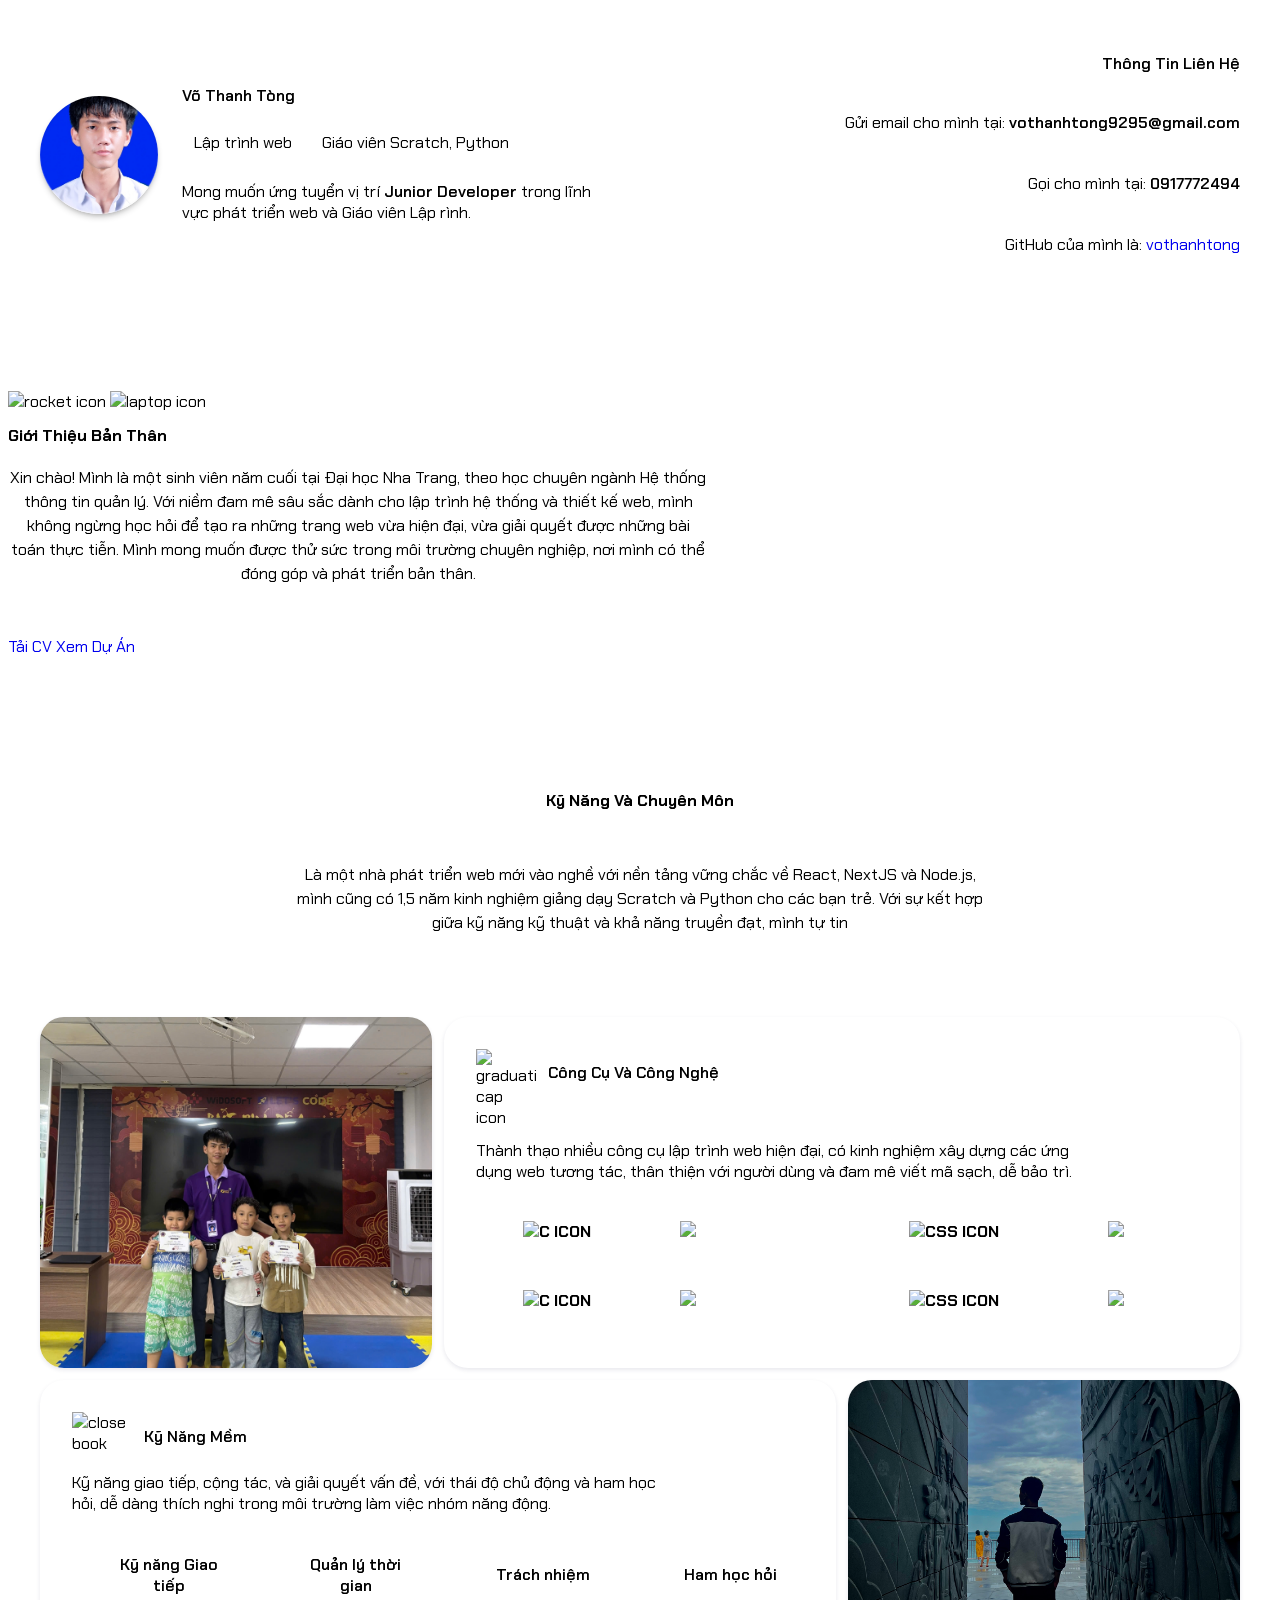
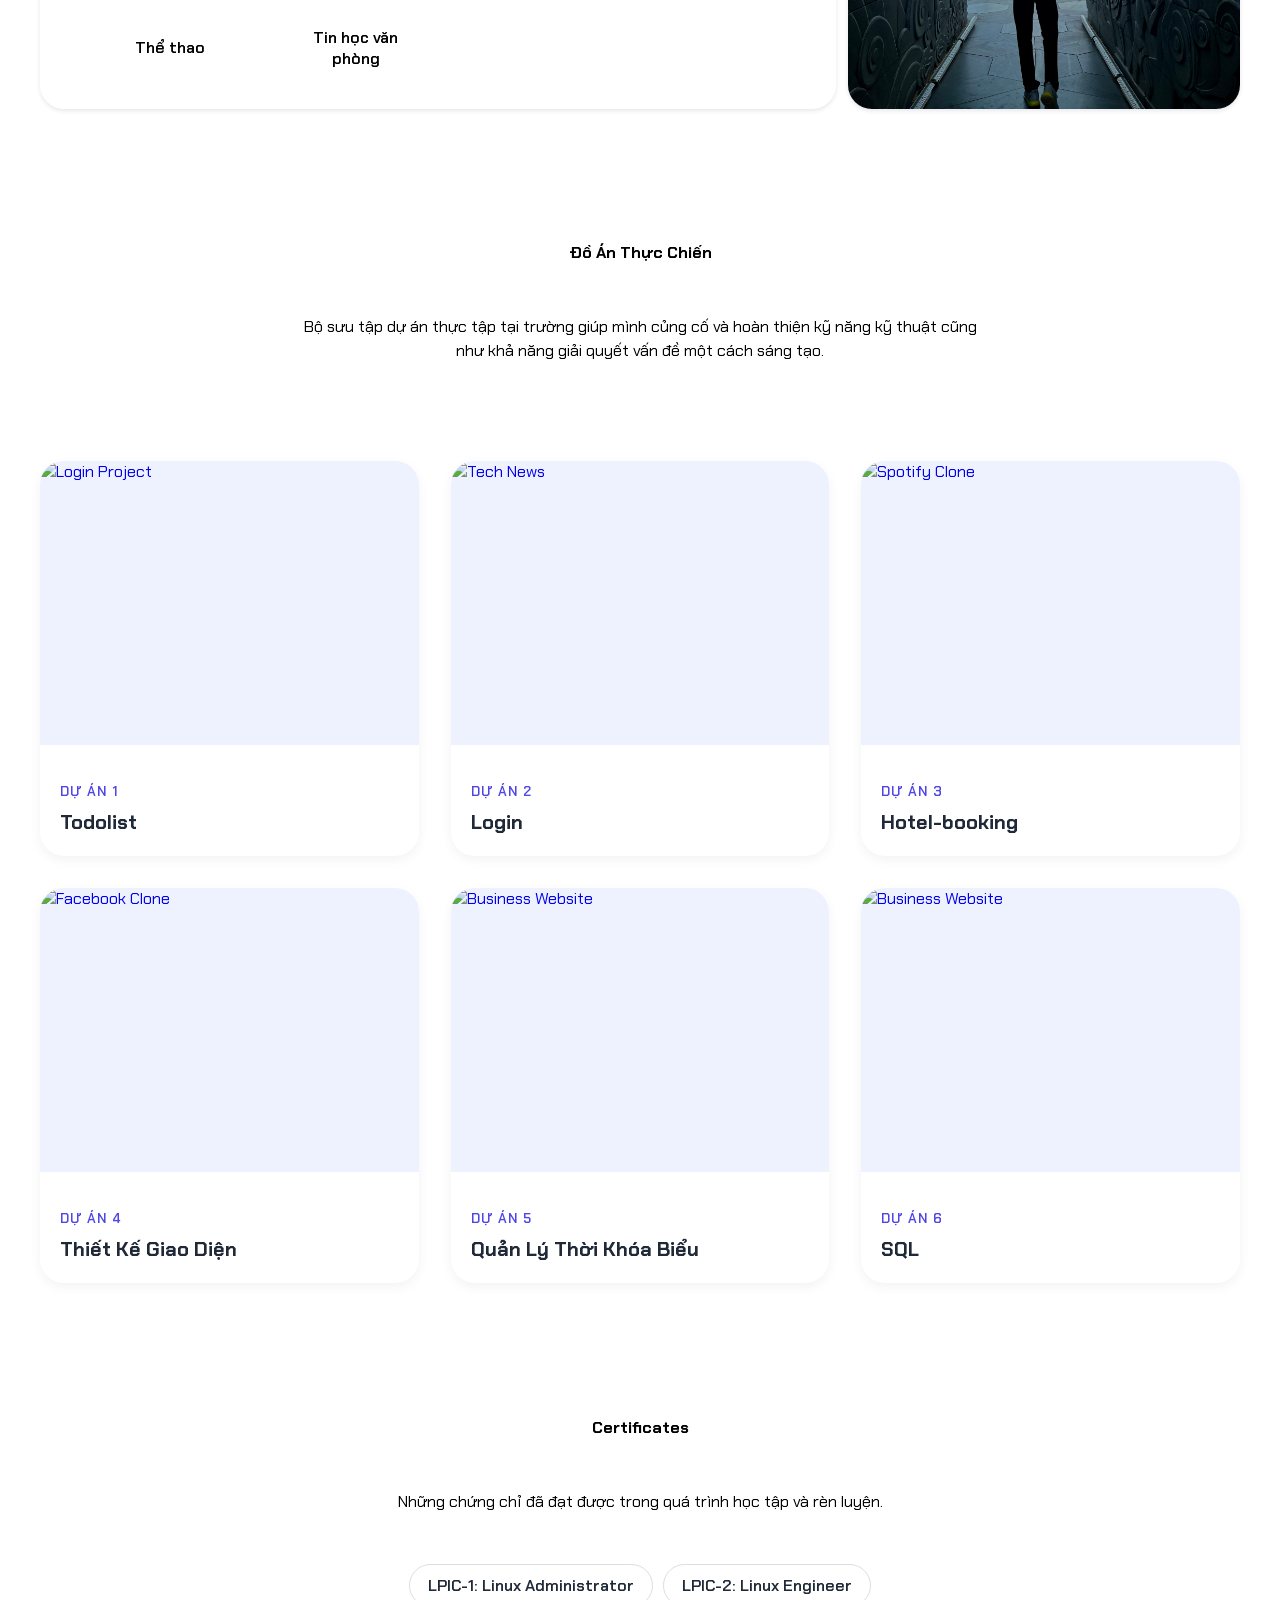
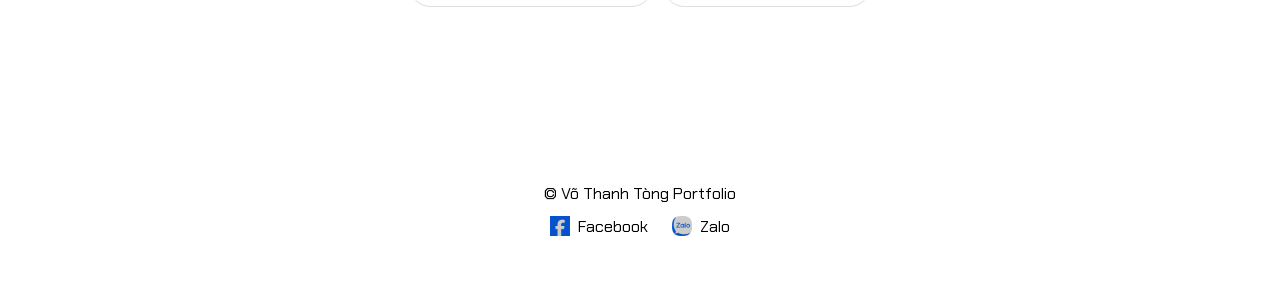
==== index.html @ 558289a9 "edit" ====
<!doctype html>
<html lang="vi">
  <head>
    <meta charset="UTF-8" />
    <meta name="viewport" content="width=device-width, initial-scale=1.0" />
    <title>Võ Thanh Tòng Portfolio</title>

    <link rel="stylesheet" href="css/main.css" />

    <link rel="stylesheet" href="css/responsive.css" />

    <link rel="icon" href="./assets/rocket-icon.ico" />

    <link rel="preconnect" href="https://fonts.googleapis.com" />
    <link rel="preconnect" href="https://fonts.gstatic.com" crossorigin />
    <link
      href="https://fonts.googleapis.com/css2?family=Chakra+Petch:ital,wght@0,300;0,400;0,500;0,600;0,700;1,300;1,400;1,500;1,600;1,700&display=swap"
      rel="stylesheet"
    />
  </head>
  <body>
    <!--------------- 
      Header
    ----------------->
    <header>
      <div class="container header__container">
        <!-- left column -->
        <div class="header__column--left">
          <!-- avatar -->
          <div class="header__img"></div>

          <div class="header__content--left">
            <h2 class="header__title">Võ Thanh Tòng</h2>
            <div class="header__badge_container">
              <div class="badge">Lập trình web</div>
              <div class="badge">Giáo viên Scratch, Python</div>
            </div>
            <p>
              Mong muốn ứng tuyển vị trí <span>Junior Developer</span> trong
              lĩnh vực phát triển web và Giáo viên Lập rình.
            </p>
          </div>
        </div>

        <!-- right column -->
        <div class="header__column--right">
          <h2 class="header__title">Thông Tin Liên Hệ</h2>
          <p>
            Gửi email cho mình tại:
            <span>vothanhtong9295@gmail.com</span>
          </p>
          <p>
            Gọi cho mình tại:
            <span>0917772494</span>
          </p>
          <!-- Thêm GitHub (dạng link) -->
          <p>
            GitHub của mình là:
            <a
              href="https://github.com/vothanhtong"
              target="_blank"
              rel="noopener noreferrer"
              class="github-link"
            >
              vothanhtong
            </a>
          </p>
        </div>
      </div>
    </header>

    <!--------------------------------- 
      About Me - Giới Thiệu Bản Thân
    ----------------------------------->
    <section class="aboutMe__section">
      <!-- Hình động 2 bên -->
      <img src="./assets/rocket-icon.svg" alt="rocket icon" />

      <img src="./assets/laptop-icon.svg" alt="laptop icon" />

      <!-- Nội dung chính -->
      <div class="aboutMe__container">
        <div class="aboutMe__content_container">
          <h1 class="section__title">Giới Thiệu Bản Thân</h1>

          <p class="section__description">
            Xin chào! Mình là một sinh viên năm cuối tại Đại học Nha Trang, theo
            học chuyên ngành Hệ thống thông tin quản lý. Với niềm đam mê sâu sắc
            dành cho lập trình hệ thống và thiết kế web, mình không ngừng học
            hỏi để tạo ra những trang web vừa hiện đại, vừa giải quyết được
            những bài toán thực tiễn. Mình mong muốn được thử sức trong môi
            trường chuyên nghiệp, nơi mình có thể đóng góp và phát triển bản
            thân.
          </p>

          <div class="CTA">
            <a
              href="./assets/VoThanhTong-TopCV.pdf"
              target="_blank"
              rel="noopener noreferrer"
              class="primaryButton"
              download
              >Tải CV</a
            >

            <a href="#ProjectContainer" class="outlineButton">Xem Dự Án</a>
          </div>
        </div>
      </div>
    </section>

    <!--------------------------------- 
      Skills - Kỹ Năng
    ----------------------------------->
    <section class="skills__section">
      <div class="container skills__container">
        <!-- header -->
        <div class="section__header">
          <h1 class="section__title">Kỹ năng và Chuyên môn</h1>

          <p class="section__description">
            Là một nhà phát triển web mới vào nghề với nền tảng vững chắc về
            React, NextJS và Node.js, mình cũng có 1,5 năm kinh nghiệm giảng dạy
            Scratch và Python cho các bạn trẻ. Với sự kết hợp giữa kỹ năng kỹ
            thuật và khả năng truyền đạt, mình tự tin
          </p>
        </div>

        <!-- grid -->
        <div class="skills__grid_container">
          <!-- grid item 1 -->
          <div class="skills__grid_item"></div>

          <!-- grid item 2 -->
          <div class="skills__grid_item">
            <div class="skills__grid_item_header">
              <div>
                <img
                  src="./assets/graduation-cap-icon.svg"
                  alt="graduation cap icon"
                />
                <h2>Công cụ và Công nghệ</h2>
              </div>
              <p>
                Thành thạo nhiều công cụ lập trình web hiện đại, có kinh nghiệm
                xây dựng các ứng dụng web tương tác, thân thiện với người dùng
                và đam mê viết mã sạch, dễ bảo trì.
              </p>
            </div>

            <!-- skill logos -->
            <div>
              <!-- list 1 -->
              <div class="icons-list-wrapper">
                <div class="icons-list">
                  <div class="icon-badges">
                    <img src="./assets/icons/C.svg" alt="C icon" />
                    <span>C</span>
                  </div>
                  <div class="icon-badges">
                    <img src="./assets/icons/github.svg" alt="github icon" />
                    <span>github</span>
                  </div>
                  <div class="icon-badges">
                    <img src="./assets/icons/css.svg" alt="CSS icon" />
                    <span>CSS</span>
                  </div>

                  <div class="icon-badges">
                    <img src="./assets/icons/java.svg" alt="java icon" />
                    <span>java</span>
                  </div>

                  <div class="icon-badges">
                    <img src="./assets/icons/html.svg" alt="html icon" />
                    <span>html</span>
                  </div>

                  <div class="icon-badges">
                    <img src="./assets/icons/node-js.svg" alt="nodejs icon" />
                    <span>node js</span>
                  </div>

                  <div class="icon-badges">
                    <img src="./assets/icons/JS.svg" alt="js icon" />
                    <span>js</span>
                  </div>

                  <div class="icon-badges">
                    <img src="./assets/icons/react.svg" alt="react icon" />
                    <span>react</span>
                  </div>

                  <div class="icon-badges">
                    <img
                      src="./assets/icons/postgresql.svg"
                      alt="postgresql icon"
                    />
                    <span>postgresql</span>
                  </div>
                  <div class="icon-badges">
                    <img src="./assets/icons/nextjs.svg" alt="nextjs icon" />
                    <span>nextjs</span>
                  </div>
                </div>

                <div class="icons-list">
                  <div class="icon-badges">
                    <img src="./assets/icons/C.svg" alt="C icon" />
                    <span>c</span>
                  </div>
                  <div class="icon-badges">
                    <img src="./assets/icons/github.svg" alt="github icon" />
                    <span>github</span>
                  </div>
                  <div class="icon-badges">
                    <img src="./assets/icons/css.svg" alt="CSS icon" />
                    <span>CSS</span>
                  </div>

                  <div class="icon-badges">
                    <img src="./assets/icons/java.svg" alt="java icon" />
                    <span>java</span>
                  </div>

                  <div class="icon-badges">
                    <img src="./assets/icons/html.svg" alt="html icon" />
                    <span>html</span>
                  </div>

                  <div class="icon-badges">
                    <img src="./assets/icons/node-js.svg" alt="nodejs icon" />
                    <span>node js</span>
                  </div>

                  <div class="icon-badges">
                    <img src="./assets/icons/JS.svg" alt="js icon" />
                    <span>js</span>
                  </div>

                  <div class="icon-badges">
                    <img src="./assets/icons/react.svg" alt="react icon" />
                    <span>react</span>
                  </div>

                  <div class="icon-badges">
                    <img
                      src="./assets/icons/postgresql.svg"
                      alt="postgresql icon"
                    />
                    <span>postgresql</span>
                  </div>
                  <div class="icon-badges">
                    <img src="./assets/icons/nextjs.svg" alt="nextjs icon" />
                    <span>nextjs</span>
                  </div>
                </div>
              </div>

              <!-- list 2 -->
              <div class="icons-list-wrapper">
                <div class="icons-list">
                  <div class="icon-badges">
                    <img src="./assets/icons/C.svg" alt="C icon" />
                    <span>C</span>
                  </div>
                  <div class="icon-badges">
                    <img src="./assets/icons/github.svg" alt="github icon" />
                    <span>github</span>
                  </div>
                  <div class="icon-badges">
                    <img src="./assets/icons/css.svg" alt="CSS icon" />
                    <span>CSS</span>
                  </div>

                  <div class="icon-badges">
                    <img src="./assets/icons/java.svg" alt="java icon" />
                    <span>java</span>
                  </div>

                  <div class="icon-badges">
                    <img src="./assets/icons/html.svg" alt="html icon" />
                    <span>html</span>
                  </div>

                  <div class="icon-badges">
                    <img src="./assets/icons/node-js.svg" alt="nodejs icon" />
                    <span>node js</span>
                  </div>

                  <div class="icon-badges">
                    <img src="./assets/icons/JS.svg" alt="js icon" />
                    <span>js</span>
                  </div>

                  <div class="icon-badges">
                    <img src="./assets/icons/react.svg" alt="react icon" />
                    <span>react</span>
                  </div>

                  <div class="icon-badges">
                    <img
                      src="./assets/icons/postgresql.svg"
                      alt="postgresql icon"
                    />
                    <span>postgresql</span>
                  </div>
                  <div class="icon-badges">
                    <img src="./assets/icons/nextjs.svg" alt="nextjs icon" />
                    <span>nextjs</span>
                  </div>
                </div>

                <div class="icons-list">
                  <div class="icon-badges">
                    <img src="./assets/icons/C.svg" alt="C icon" />
                    <span>C</span>
                  </div>
                  <div class="icon-badges">
                    <img src="./assets/icons/github.svg" alt="github icon" />
                    <span>github</span>
                  </div>
                  <div class="icon-badges">
                    <img src="./assets/icons/css.svg" alt="CSS icon" />
                    <span>CSS</span>
                  </div>

                  <div class="icon-badges">
                    <img src="./assets/icons/java.svg" alt="java icon" />
                    <span>java</span>
                  </div>

                  <div class="icon-badges">
                    <img src="./assets/icons/html.svg" alt="html icon" />
                    <span>html</span>
                  </div>

                  <div class="icon-badges">
                    <img src="./assets/icons/node-js.svg" alt="nodejs icon" />
                    <span>node js</span>
                  </div>

                  <div class="icon-badges">
                    <img src="./assets/icons/JS.svg" alt="js icon" />
                    <span>js</span>
                  </div>

                  <div class="icon-badges">
                    <img src="./assets/icons/react.svg" alt="react icon" />
                    <span>react</span>
                  </div>

                  <div class="icon-badges">
                    <img
                      src="./assets/icons/postgresql.svg"
                      alt="postgresql icon"
                    />
                    <span>postgresql</span>
                  </div>
                  <div class="icon-badges">
                    <img src="./assets/icons/nextjs.svg" alt="nextjs icon" />
                    <span>nextjs</span>
                  </div>
                </div>
              </div>
            </div>
          </div>

          <!-- grid item 3 -->
          <div class="skills__grid_item">
            <div class="skills__grid_item_header">
              <div>
                <img src="./assets/closed-book.svg" alt="close book" />
                <h2>Kỹ Năng Mềm</h2>
              </div>
              <p>
                Kỹ năng giao tiếp, cộng tác, và giải quyết vấn đề, với thái độ
                chủ động và ham học hỏi, dễ dàng thích nghi trong môi trường làm
                việc nhóm năng động.
              </p>
            </div>

            <div class="softSkills__container">
              <div class="softSkills_badge">Kỹ năng Giao tiếp</div>
              <div class="softSkills_badge">Quản lý thời gian</div>
              <div class="softSkills_badge">Trách nhiệm</div>
              <div class="softSkills_badge">Ham học hỏi</div>
              <div class="softSkills_badge">Thể thao</div>
              <div class="softSkills_badge">Tin học văn phòng</div>
            </div>
          </div>

          <!-- grid item 4 -->
          <div class="skills__grid_item"></div>
        </div>
      </div>
    </section>

    <!--------------------------------- 
      Projects - Dự Án
    ----------------------------------->
    <section class="projects__section" id="ProjectContainer">
      <div class="container projects_container">
        <div class="section__header">
          <h1 class="section__title">Đồ Án Thực Chiến</h1>
          <p class="section__description">
            Bộ sưu tập dự án thực tập tại trường giúp mình củng cố và hoàn thiện
            kỹ năng kỹ thuật cũng như khả năng giải quyết vấn đề một cách sáng
            tạo.
          </p>
        </div>

        <div class="projects__cards_container">
          <a
            href="https://github.com/vothanhtong/Todo-list"
            target="_blank"
            rel="noopener noreferrer"
          >
            <div class="projects_cards">
              <div class="projects__cards_wrapper">
                <img
                  src="./assets/project1.jpg"
                  alt="Login Project"
                  class="projects__cards_img"
                />
              </div>
              <div class="projects__cards_titles">
                <h4>Dự Án 1</h4>
                <h3>Todolist</h3>
              </div>
            </div>
          </a>

          <a
            href="https://github.com/vothanhtong/Login"
            target="_blank"
            rel="noopener noreferrer"
          >
            <div class="projects_cards">
              <div class="projects__cards_wrapper">
                <img
                  src="./assets/project2.jpg"
                  alt="Tech News"
                  class="projects__cards_img"
                />
              </div>
              <div class="projects__cards_titles">
                <h4>Dự Án 2</h4>
                <h3>Login</h3>
              </div>
            </div>
          </a>

          <a
            href="https://github.com/vothanhtong/Hotel-booking"
            target="_blank"
            rel="noopener noreferrer"
          >
            <div class="projects_cards">
              <div class="projects__cards_wrapper">
                <img
                  src="./assets/project3.jpg"
                  alt="Spotify Clone"
                  class="projects__cards_img"
                />
              </div>
              <div class="projects__cards_titles">
                <h4>Dự Án 3</h4>
                <h3>Hotel-booking</h3>
              </div>
            </div>
          </a>

          <a
            href="https://github.com/vothanhtong/Thiet_ke_giao_dien"
            target="_blank"
            rel="noopener noreferrer"
          >
            <div class="projects_cards">
              <div class="projects__cards_wrapper">
                <img
                  src="./assets/project4.jpg"
                  alt="Facebook Clone"
                  class="projects__cards_img"
                />
              </div>
              <div class="projects__cards_titles">
                <h4>Dự Án 4</h4>
                <h3>Thiết Kế Giao Diện</h3>
              </div>
            </div>
          </a>

          <a
            href="https://github.com/vothanhtong/Quan-ly-thoi-khoa-bieu"
            target="_blank"
            rel="noopener noreferrer"
          >
            <div class="projects_cards">
              <div class="projects__cards_wrapper">
                <img
                  src="./assets/project5.jpg"
                  alt="Business Website"
                  class="projects__cards_img"
                />
              </div>
              <div class="projects__cards_titles">
                <h4>Dự Án 5</h4>
                <h3>Quản Lý Thời Khóa Biểu</h3>
              </div>
            </div>
          </a>
          <a
            href="https://github.com/vothanhtong/SQL"
            target="_blank"
            rel="noopener noreferrer"
          >
            <div class="projects_cards">
              <div class="projects__cards_wrapper">
                <img
                  src="./assets/project5.jpg"
                  alt="Business Website"
                  class="projects__cards_img"
                />
              </div>
              <div class="projects__cards_titles">
                <h4>Dự Án 6</h4>
                <h3>SQL</h3>
              </div>
            </div>
          </a>
        </div>
      </div>
    </section>

    <!-- ===== CHỨNG CHỈ ===== -->
    <section class="certificates__section">
      <div class="container certificates_container">
        <div class="section__header">
          <h1 class="section__title">certificates</h1>
          <p class="section__description">
            Những chứng chỉ đã đạt được trong quá trình học tập và rèn luyện.
          </p>
        </div>

        <div class="certificates__list">
          <a href="assets/LPIC-1.pdf" target="_blank" class="cert_item">
            LPIC-1: Linux Administrator
          </a>

          <a href="assets/LPIC-2.pdf" target="_blank" class="cert_item">
            LPIC-2: Linux Engineer
          </a>
        </div>
      </div>
    </section>

    <!--------------------------------- 
      Footer
    ----------------------------------->
    <footer>
      <div class="container">
        <div class="footer__content">
          <p class="footer__copyright">© Võ Thanh Tòng Portfolio</p>
          <div class="footer__social">
            <a
              href="https://www.facebook.com/thanh.tong.378542/"
              target="_blank"
              rel="noopener noreferrer"
              class="social-link"
            >
              <img src="./assets/facebook.png" alt="Facebook" />
              <span>Facebook</span>
            </a>
            <a
              href="https://zalo.me/0917772494"
              target="_blank"
              rel="noopener noreferrer"
              class="social-link"
            >
              <img src="./assets/zalo.png" alt="Zalo" />
              <span>Zalo</span>
            </a>
          </div>
        </div>
      </div>
    </footer>
  </body>
</html>
---- css/main.css ----
@import "theme.css";
@import "./sections/header.css";
@import "./sections/about-me.css";
@import "./sections/skills.css";
@import "./sections/projects.css";
@import "./sections/footer.css";
@import "./animation.css";

* {
	box-sizing: border-box;
}

:root {
	font-size: var(--p-font-size);
	line-height: var(--p-line-height);
	letter-spacing: var(--p-letter-spacing);
	font-family: "Chakra Petch", sans-serif;
	font-weight: 400;
	font-style: normal;
	scroll-behavior: smooth;
}

body {
	/* background pattern */
	background-color: var(--foreground-color);
	background-size: 7px 7px;
	background-image: repeating-linear-gradient(45deg,
			hsla(var(--p-500-code), 0.1) 0,
			hsla(var(--p-700-code), 0.1) 0.7000000000000001px,
			var(--foreground-color) 0,
			var(--foreground-color) 50%);
}

a {
	text-decoration: none;
}

section {
	margin-top: 120px;
	margin-bottom: 120px;
}

.container {
	margin: 0 auto;
	max-width: 1536px;
	padding: 0 2rem;
}

.section__header {
	display: flex;
	flex-direction: column;
	align-items: center;
	gap: 16px;
}

.section__title {
	font-size: var(--h2-font-size);
	line-height: var(--h2-line-height);
	font-weight: bold;
	color: var(--p-950);
	text-transform: capitalize;
	margin-bottom: 20px;
}

.section__description {
	text-align: center;
	font-size: var(--h4-font-size);
	max-width: 70ch;
	margin-bottom: 50px;
	color: var(--n-500);
	line-height: 1.5;
}

/* ===== DỰ ÁN ===== */
.projects__section {
	margin-top: 80px;
	margin-bottom: 80px;
}

.projects_container {
	max-width: 1536px;
	margin: 0 auto;
	padding: 0 2rem;
}

.projects__cards_container {
	display: grid;
	grid-template-columns: repeat(3, 1fr);
	gap: 2rem;
	margin-top: 3rem;
}

.projects_cards {
	background: var(--p-20, #ffffff);
	border-radius: 1.5rem;
	overflow: hidden;
	transition: transform 0.3s ease, box-shadow 0.3s ease;
	box-shadow: 0 4px 12px rgba(0, 0, 0, 0.05);
	cursor: pointer;
}

.projects_cards:hover {
	transform: translateY(-8px);
	box-shadow: 0 20px 30px -12px rgba(0, 0, 0, 0.2);
}

/* So le: card ở cột giữa mỗi hàng (2, 5, 8...) thụt xuống */
.projects_cards:nth-child(3n+2) {
	margin-top: 3rem;
}

.projects__cards_wrapper {
	aspect-ratio: 4 / 3;
	overflow: hidden;
	background-color: var(--p-100, #eef2ff);
}

.projects__cards_img {
	width: 100%;
	height: 100%;
	object-fit: cover;
	transition: transform 0.5s ease;
}

.projects_cards:hover .projects__cards_img {
	transform: scale(1.05);
}

.projects__cards_titles {
	padding: 1.25rem;
	text-align: left;
}

.projects__cards_titles h4 {
	font-size: 0.85rem;
	text-transform: uppercase;
	letter-spacing: 1px;
	color: var(--p-600, #4f46e5);
	margin-bottom: 0.5rem;
	font-weight: 600;
}

.projects__cards_titles h3 {
	font-size: 1.25rem;
	font-weight: 700;
	color: var(--n-800, #1f2937);
	line-height: 1.4;
	margin: 0;
}

/* Responsive */
@media (max-width: 768px) {
	.projects__cards_container {
		grid-template-columns: repeat(2, 1fr);
		gap: 1.5rem;
		margin-top: 2rem;
	}

	.projects_cards:nth-child(3n+2) {
		margin-top: 0;
	}

	.projects__cards_titles {
		padding: 1rem;
	}

	.projects__cards_titles h3 {
		font-size: 1.1rem;
	}
}

@media (max-width: 480px) {
	.projects__cards_container {
		grid-template-columns: 1fr;
		gap: 1.25rem;
	}
}

/* CHỨNG CHỈ */

/* ===== CERTIFICATES ===== */

.certificates__list {
	display: flex;
	flex-wrap: wrap;
	gap: 10px;
	justify-content: center;
}

/* I TEM */
.cert_item {
	padding: 10px 18px;
	border-radius: 999px;
	background: #fff;
	border: 1px solid #ddd;
	font-weight: 600;
	text-decoration: none;
	color: #1f2937;
	transition: 0.3s;
}

/*  HOVER */
.cert_item:hover {
	background: #4f46e5;
	color: #fff;
	border-color: #4f46e5;
}
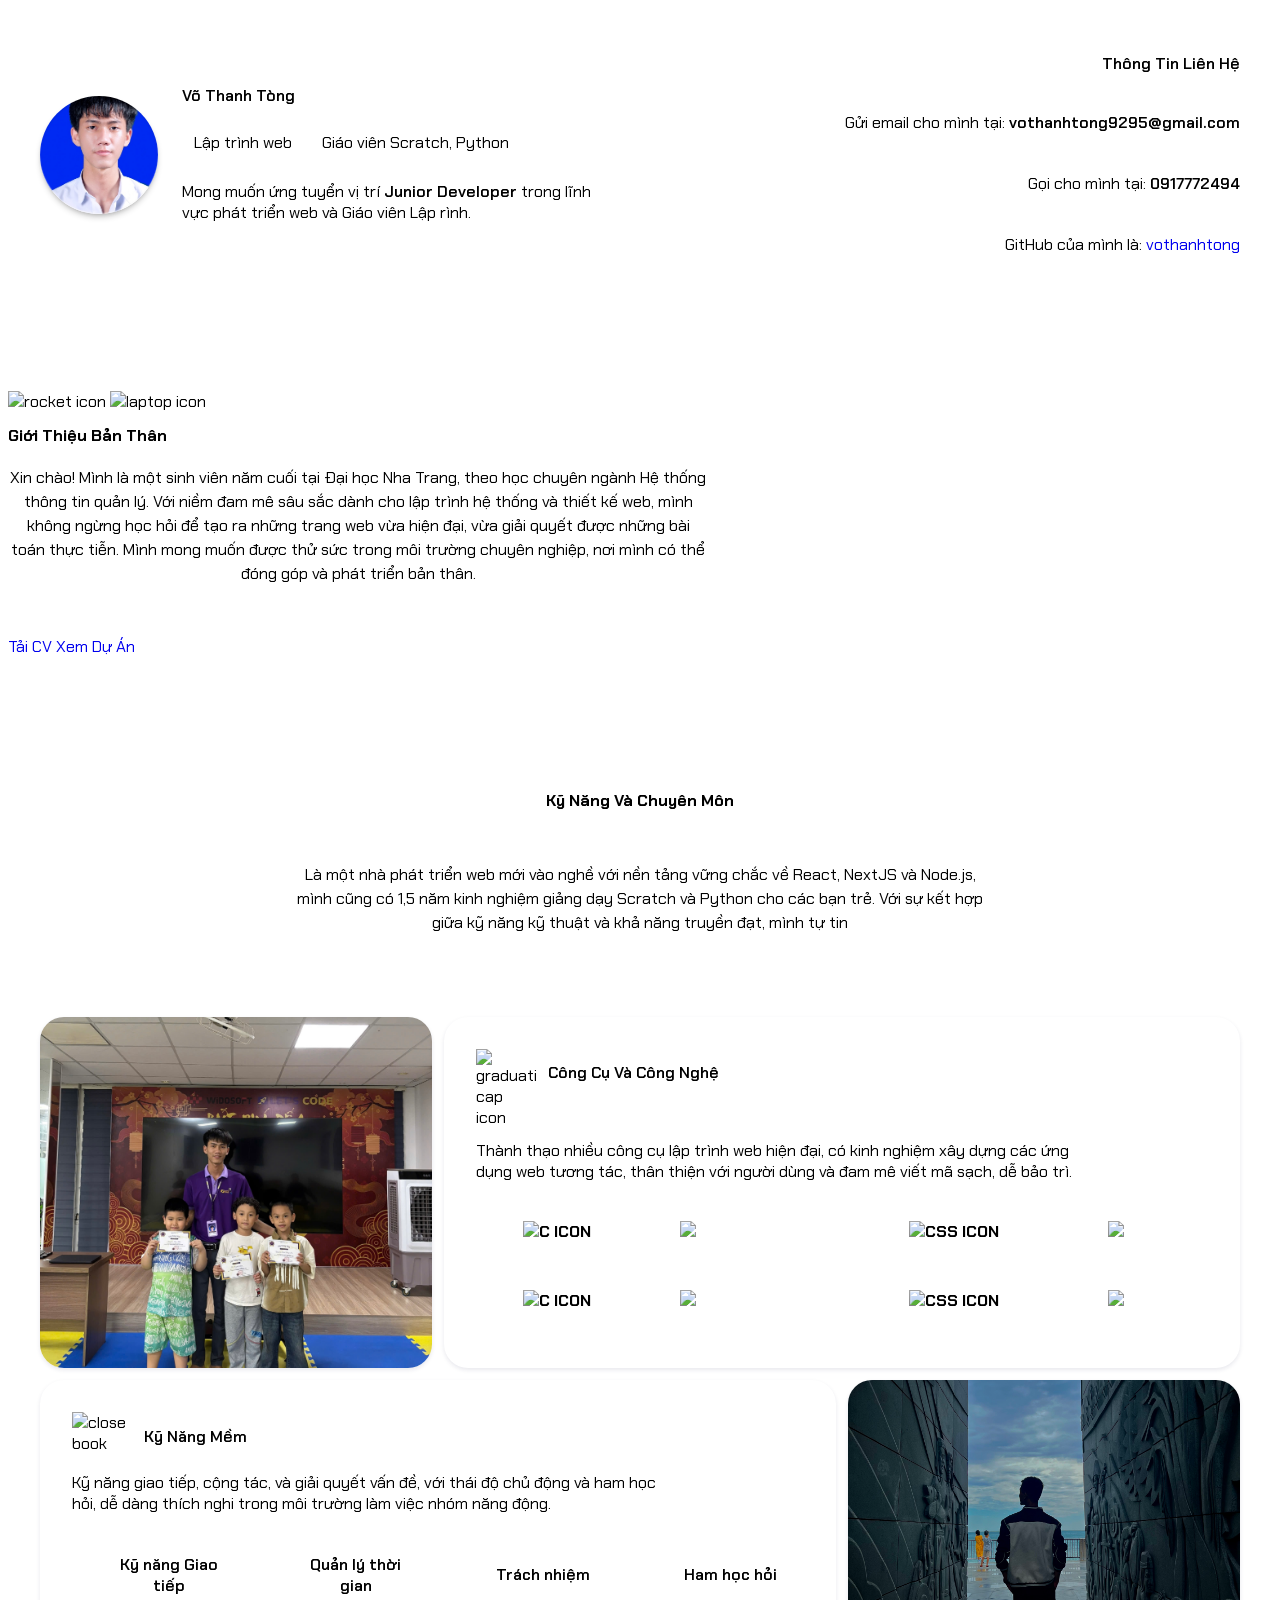
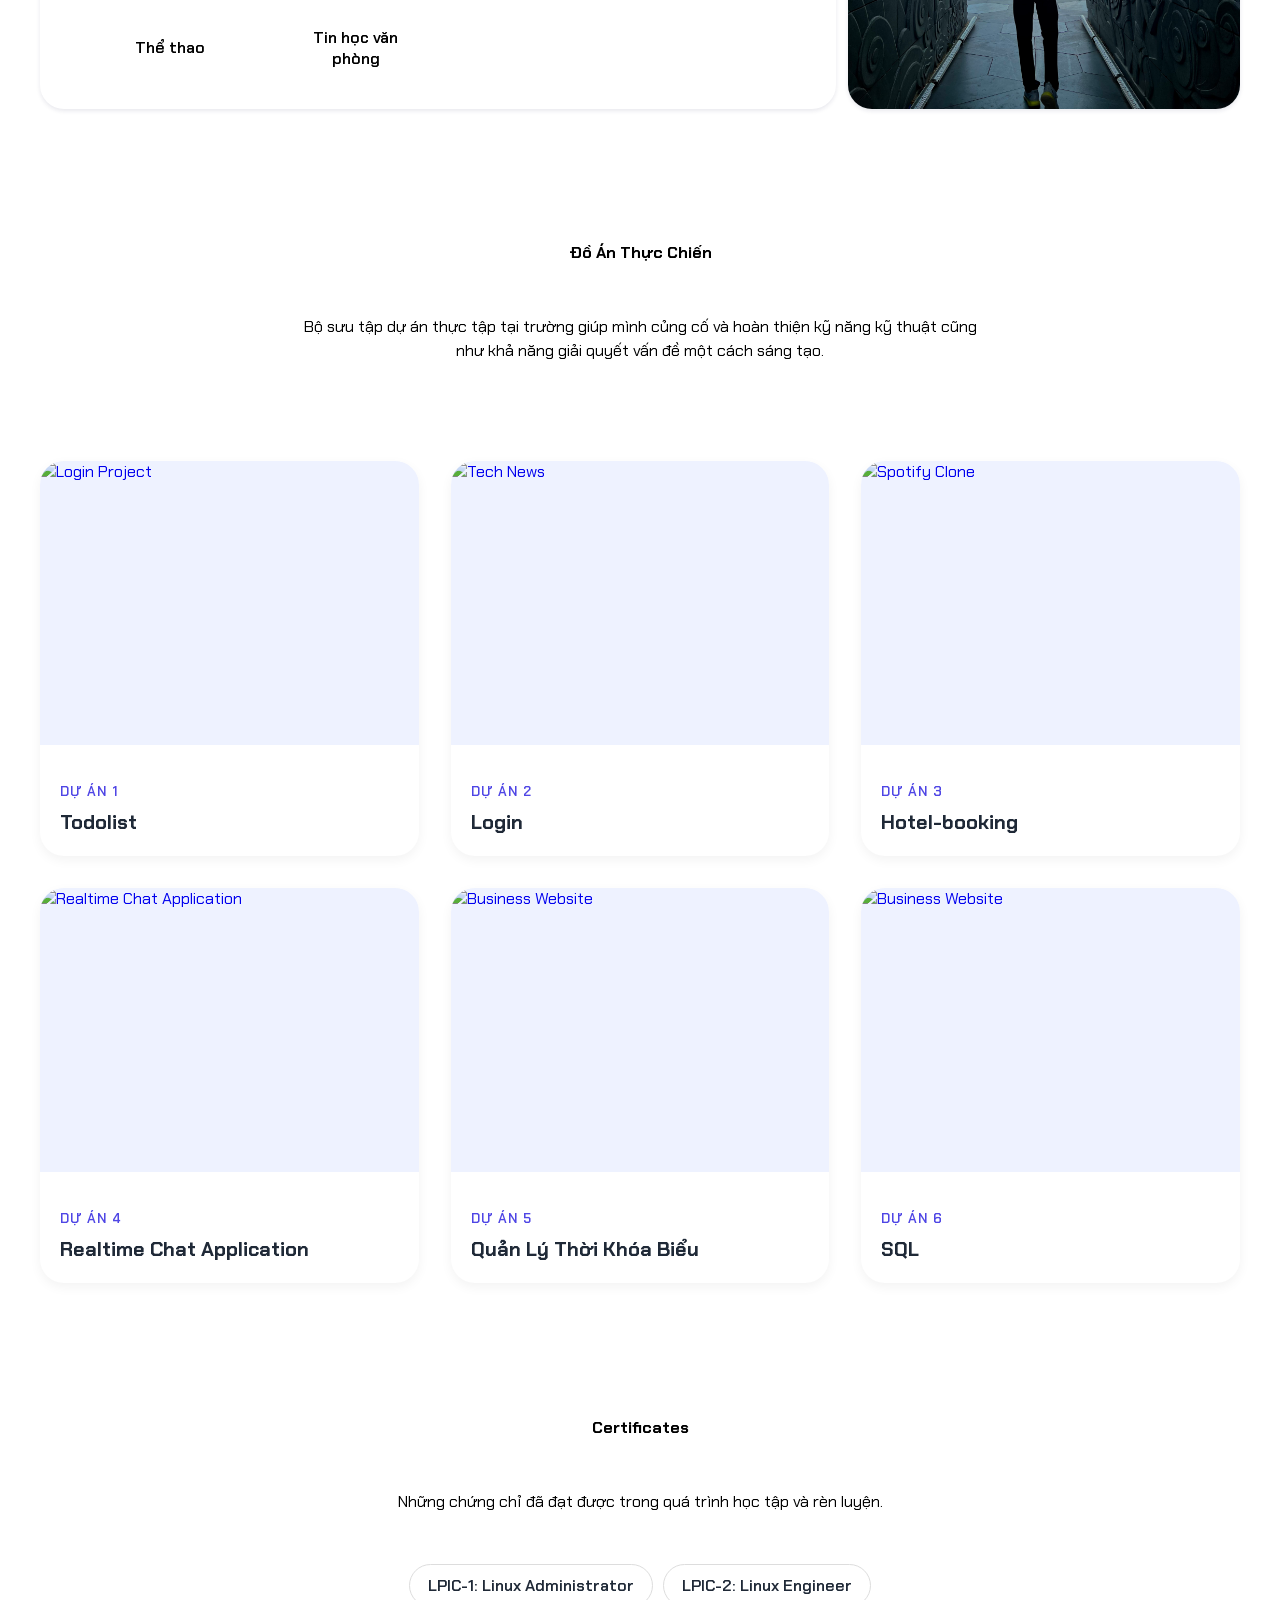
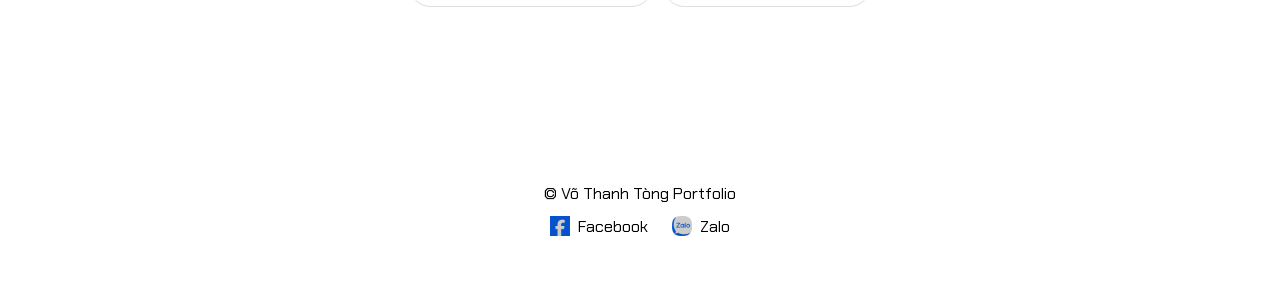
==== commit 2bba5f53: "Update project 4 to Realtime Chat Application" ====
--- a/index.html
+++ b/index.html
@@ -412,7 +412,7 @@
 
         <div class="projects__cards_container">
           <a
-            href="https://github.com/vothanhtong/Todo-list"
+            href="https://github.com/vothanhtong/TODOX"
             target="_blank"
             rel="noopener noreferrer"
           >
@@ -472,7 +472,7 @@
           </a>
 
           <a
-            href="https://github.com/vothanhtong/Thiet_ke_giao_dien"
+            href="https://github.com/vothanhtong/Realtime_Chat_Application"
             target="_blank"
             rel="noopener noreferrer"
           >
@@ -480,13 +480,13 @@
               <div class="projects__cards_wrapper">
                 <img
                   src="./assets/project4.jpg"
-                  alt="Facebook Clone"
+                  alt="Realtime Chat Application"
                   class="projects__cards_img"
                 />
               </div>
               <div class="projects__cards_titles">
                 <h4>Dự Án 4</h4>
-                <h3>Thiết Kế Giao Diện</h3>
+                <h3>Realtime Chat Application</h3>
               </div>
             </div>
           </a>
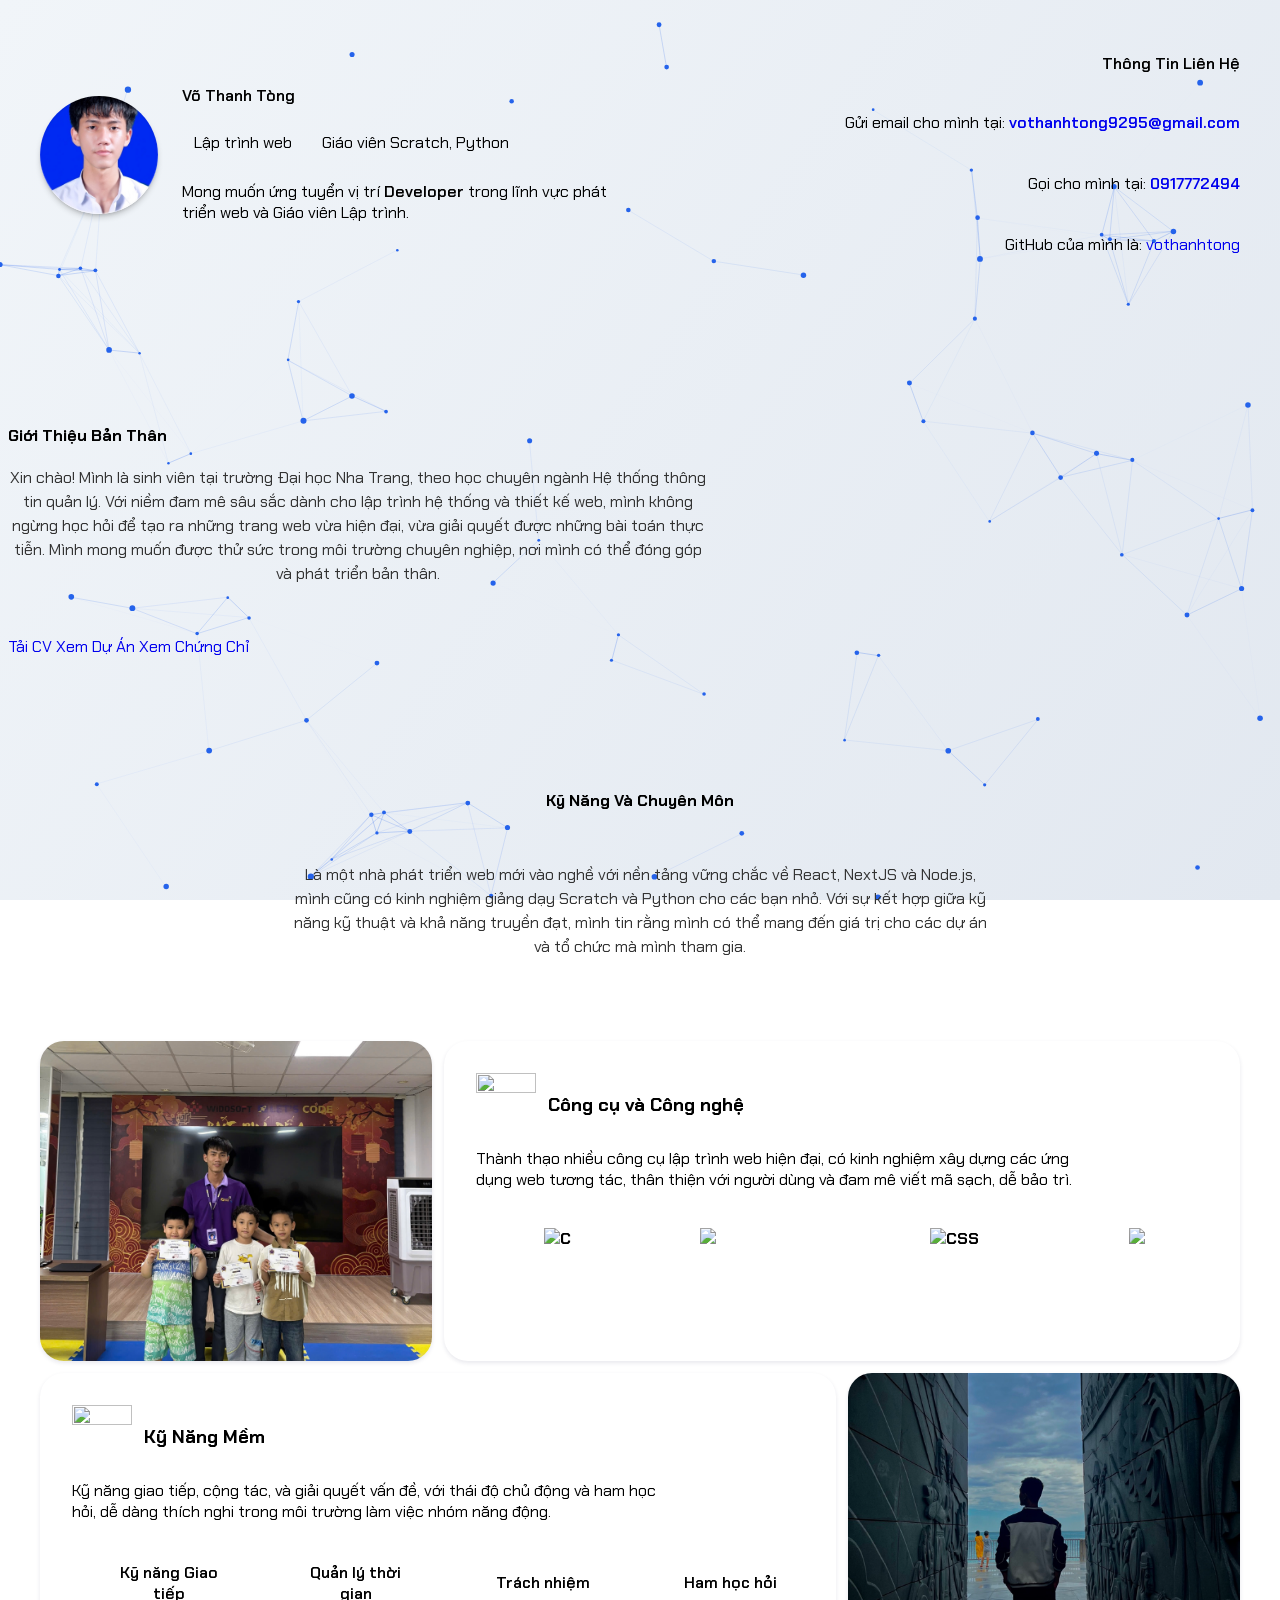
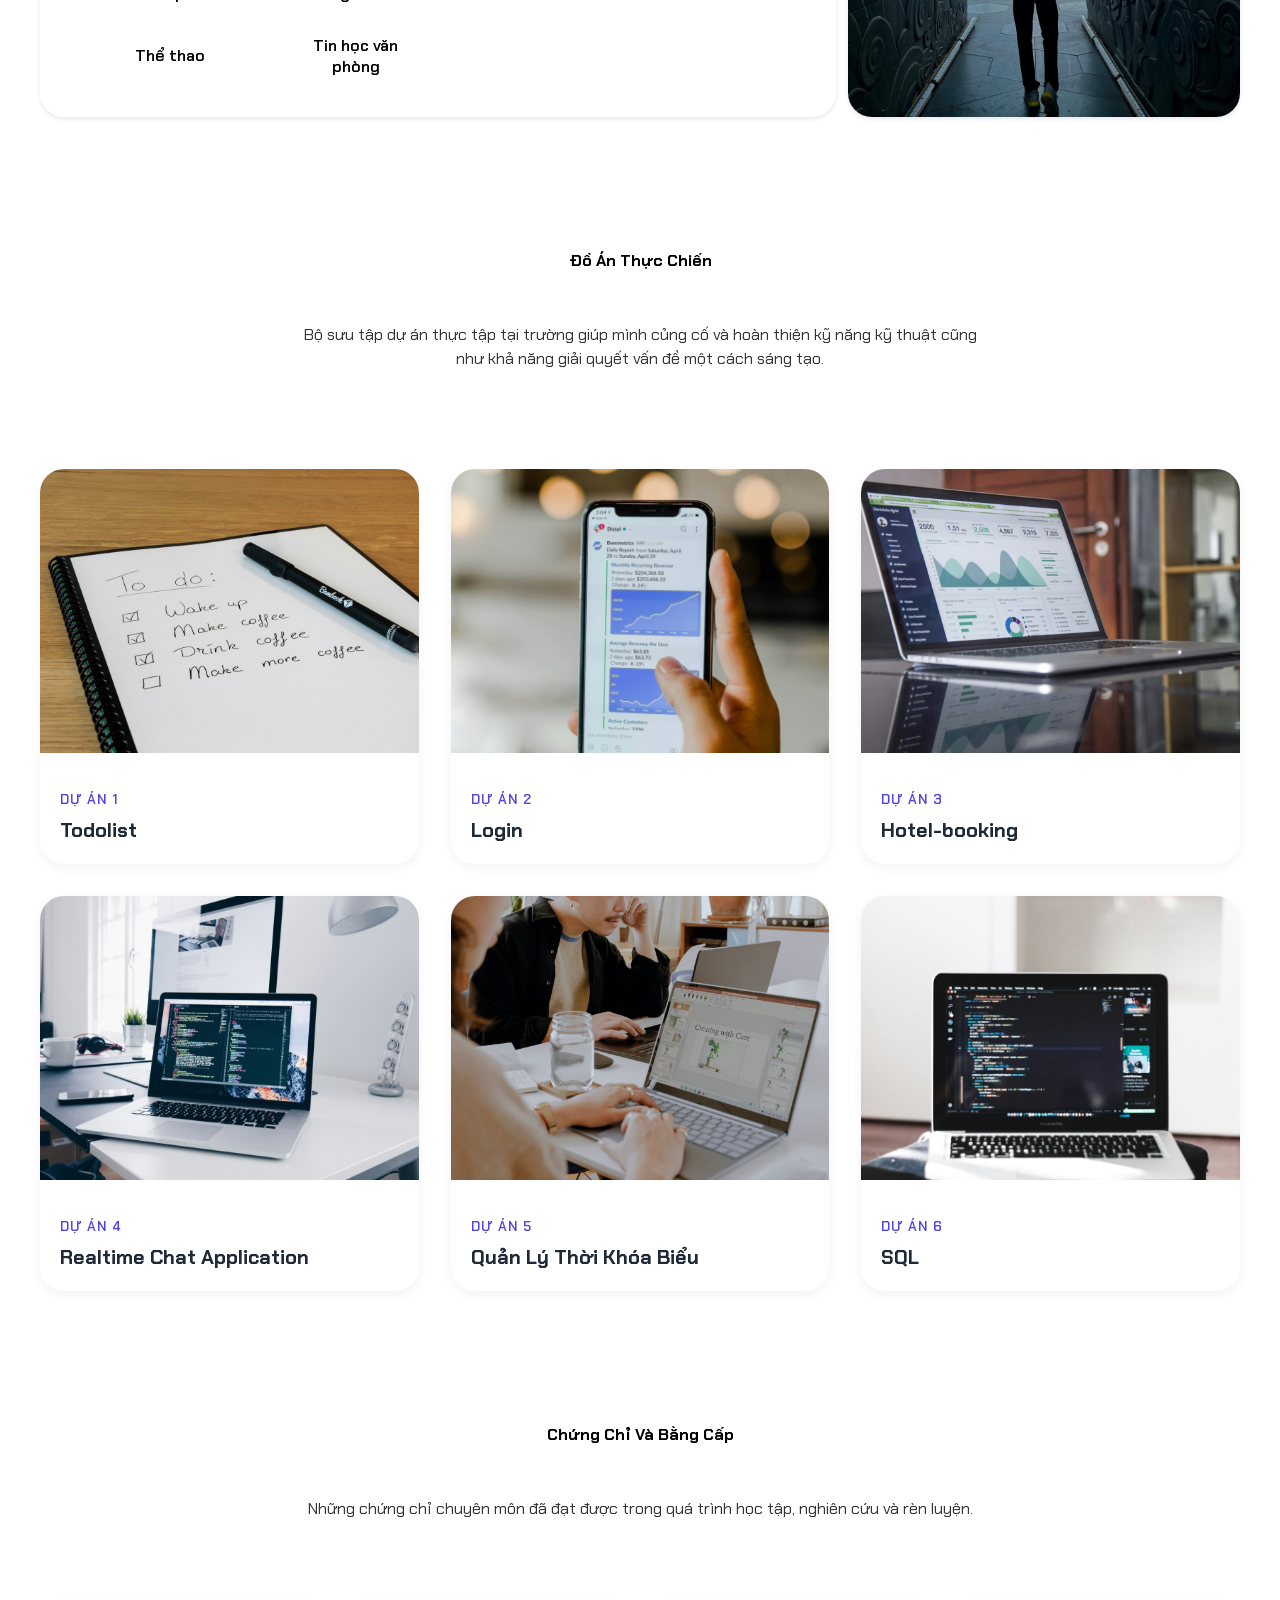
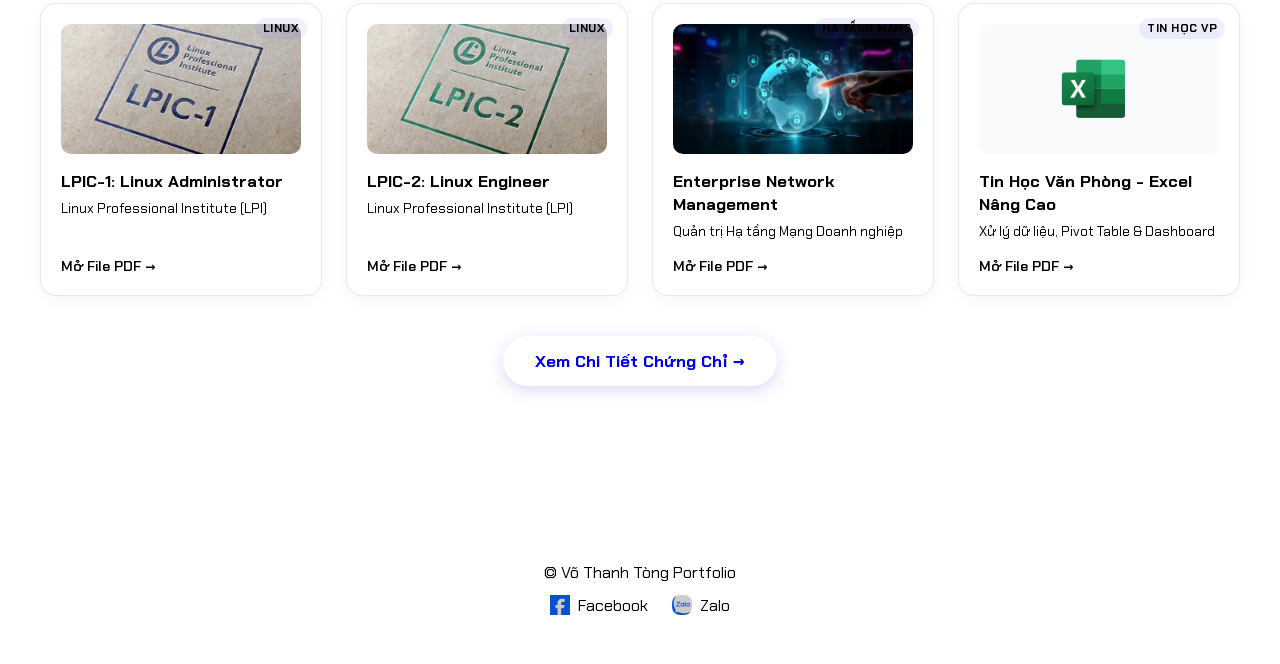
==== commit 49a86c4a: "update Portfolio" ====
--- a/index.html
+++ b/index.html
@@ -3,14 +3,29 @@
   <head>
     <meta charset="UTF-8" />
     <meta name="viewport" content="width=device-width, initial-scale=1.0" />
-    <title>Võ Thanh Tòng Portfolio</title>
-
+
+    <!-- ✅ SEO Primary -->
+    <title>Võ Thanh Tòng — Lập Trình Viên Web & Giáo Viên Lập Trình</title>
+    <meta name="description" content="Portfolio của Võ Thanh Tòng — sinh viên Hệ thống thông tin quản lý, đam mê lập trình web với React, Next.js, Node.js. Tìm kiếm cơ hội Developer và Giáo viên Lập trình." />
+    <meta name="keywords" content="Võ Thanh Tòng, lập trình viên web, React, NextJS, Node.js, portfolio, developer, giáo viên lập trình" />
+    <meta name="author" content="Võ Thanh Tòng" />
+    <meta name="robots" content="index, follow" />
+
+    <!-- ✅ Open Graph / Social -->
+    <meta property="og:type" content="website" />
+    <meta property="og:title" content="Võ Thanh Tòng — Lập Trình Viên Web" />
+    <meta property="og:description" content="Portfolio của Võ Thanh Tòng — React, Next.js, Node.js developer & Giáo viên Lập trình." />
+    <meta property="og:image" content="./assets/avatar.jpeg" />
+    <meta property="og:locale" content="vi_VN" />
+
+    <!-- ✅ Favicon -->
+    <link rel="icon" href="./assets/rocket-icon.ico" />
+
+    <!-- ✅ CSS -->
     <link rel="stylesheet" href="css/main.css" />
-
     <link rel="stylesheet" href="css/responsive.css" />
 
-    <link rel="icon" href="./assets/rocket-icon.ico" />
-
+    <!-- ✅ Fonts — preconnect trước, load sau -->
     <link rel="preconnect" href="https://fonts.googleapis.com" />
     <link rel="preconnect" href="https://fonts.gstatic.com" crossorigin />
     <link
@@ -19,25 +34,29 @@
     />
   </head>
   <body>
-    <!--------------- 
-      Header
-    ----------------->
-    <header>
+    <!-- Phông nền Canvas chạy ngầm -->
+    <canvas id="plexusCanvas"></canvas>
+    <!-- =============== Header =============== -->
+    <header role="banner">
       <div class="container header__container">
         <!-- left column -->
         <div class="header__column--left">
-          <!-- avatar -->
-          <div class="header__img"></div>
+          <!-- avatar — above fold, không lazy load -->
+          <div
+            class="header__img"
+            role="img"
+            aria-label="Ảnh đại diện của Võ Thanh Tòng"
+          ></div>
 
           <div class="header__content--left">
             <h2 class="header__title">Võ Thanh Tòng</h2>
-            <div class="header__badge_container">
+            <div class="header__badge_container" aria-label="Vai trò">
               <div class="badge">Lập trình web</div>
               <div class="badge">Giáo viên Scratch, Python</div>
             </div>
             <p>
-              Mong muốn ứng tuyển vị trí <span>Junior Developer</span> trong
-              lĩnh vực phát triển web và Giáo viên Lập rình.
+              Mong muốn ứng tuyển vị trí <span>Developer</span> trong
+              lĩnh vực phát triển web và Giáo viên Lập trình.
             </p>
           </div>
         </div>
@@ -47,13 +66,16 @@
           <h2 class="header__title">Thông Tin Liên Hệ</h2>
           <p>
             Gửi email cho mình tại:
-            <span>vothanhtong9295@gmail.com</span>
+            <a href="mailto:vothanhtong9295@gmail.com" class="contact-link">
+              <span>vothanhtong9295@gmail.com</span>
+            </a>
           </p>
           <p>
             Gọi cho mình tại:
-            <span>0917772494</span>
+            <a href="tel:+84917772494" class="contact-link">
+              <span>0917772494</span>
+            </a>
           </p>
-          <!-- Thêm GitHub (dạng link) -->
           <p>
             GitHub của mình là:
             <a
@@ -61,6 +83,7 @@
               target="_blank"
               rel="noopener noreferrer"
               class="github-link"
+              aria-label="GitHub của Võ Thanh Tòng"
             >
               vothanhtong
             </a>
@@ -69,507 +92,453 @@
       </div>
     </header>
 
-    <!--------------------------------- 
-      About Me - Giới Thiệu Bản Thân
-    ----------------------------------->
-    <section class="aboutMe__section">
-      <!-- Hình động 2 bên -->
-      <img src="./assets/rocket-icon.svg" alt="rocket icon" />
-
-      <img src="./assets/laptop-icon.svg" alt="laptop icon" />
-
-      <!-- Nội dung chính -->
-      <div class="aboutMe__container">
-        <div class="aboutMe__content_container">
-          <h1 class="section__title">Giới Thiệu Bản Thân</h1>
-
-          <p class="section__description">
-            Xin chào! Mình là một sinh viên năm cuối tại Đại học Nha Trang, theo
-            học chuyên ngành Hệ thống thông tin quản lý. Với niềm đam mê sâu sắc
-            dành cho lập trình hệ thống và thiết kế web, mình không ngừng học
-            hỏi để tạo ra những trang web vừa hiện đại, vừa giải quyết được
-            những bài toán thực tiễn. Mình mong muốn được thử sức trong môi
-            trường chuyên nghiệp, nơi mình có thể đóng góp và phát triển bản
-            thân.
-          </p>
-
-          <div class="CTA">
-            <a
-              href="./assets/VoThanhTong-TopCV.pdf"
-              target="_blank"
-              rel="noopener noreferrer"
-              class="primaryButton"
-              download
-              >Tải CV</a
-            >
-
-            <a href="#ProjectContainer" class="outlineButton">Xem Dự Án</a>
+    <!-- =============== Main Content =============== -->
+    <main role="main">
+
+      <!-- ======= About Me ======= -->
+      <section class="aboutMe__section reveal-section" aria-labelledby="about-title">
+        <!-- Hình động 2 bên -->
+        <img
+          src="./assets/rocket-icon.svg"
+          alt=""
+          role="presentation"
+          loading="lazy"
+          decoding="async"
+        />
+        <img
+          src="./assets/laptop-icon.svg"
+          alt=""
+          role="presentation"
+          loading="lazy"
+          decoding="async"
+        />
+
+        <!-- Nội dung chính -->
+        <div class="aboutMe__container">
+          <div class="aboutMe__content_container">
+            <!-- ✅ Chỉ 1 h1 trên toàn trang -->
+            <h1 id="about-title" class="section__title">Giới Thiệu Bản Thân</h1>
+
+            <p class="section__description">
+              Xin chào! Mình là sinh viên tại trường Đại học Nha Trang, theo
+              học chuyên ngành Hệ thống thông tin quản lý. Với niềm đam mê sâu sắc
+              dành cho lập trình hệ thống và thiết kế web, mình không ngừng học
+              hỏi để tạo ra những trang web vừa hiện đại, vừa giải quyết được
+              những bài toán thực tiễn. Mình mong muốn được thử sức trong môi
+              trường chuyên nghiệp, nơi mình có thể đóng góp và phát triển bản
+              thân.
+            </p>
+
+            <div class="CTA">
+              <a
+                href="./assets/VoThanhTong-TopCV.pdf"
+                target="_blank"
+                rel="noopener noreferrer"
+                class="primaryButton"
+                download
+                aria-label="Tải xuống CV của Võ Thanh Tòng"
+              >Tải CV</a>
+
+              <a href="#ProjectContainer" class="outlineButton">Xem Dự Án</a>
+              <a href="certificates.html" class="outlineButton">Xem Chứng Chỉ</a>
+            </div>
           </div>
         </div>
-      </div>
-    </section>
-
-    <!--------------------------------- 
-      Skills - Kỹ Năng
-    ----------------------------------->
-    <section class="skills__section">
-      <div class="container skills__container">
-        <!-- header -->
-        <div class="section__header">
-          <h1 class="section__title">Kỹ năng và Chuyên môn</h1>
-
-          <p class="section__description">
-            Là một nhà phát triển web mới vào nghề với nền tảng vững chắc về
-            React, NextJS và Node.js, mình cũng có 1,5 năm kinh nghiệm giảng dạy
-            Scratch và Python cho các bạn trẻ. Với sự kết hợp giữa kỹ năng kỹ
-            thuật và khả năng truyền đạt, mình tự tin
-          </p>
+      </section>
+
+      <!-- ======= Skills ======= -->
+      <section class="skills__section reveal-section" aria-labelledby="skills-title">
+        <div class="container skills__container">
+          <div class="section__header">
+            <h2 id="skills-title" class="section__title">Kỹ năng và Chuyên môn</h2>
+            <p class="section__description">
+              Là một nhà phát triển web mới vào nghề với nền tảng vững chắc về
+              React, NextJS và Node.js, mình cũng có kinh nghiệm giảng dạy Scratch
+              và Python cho các bạn nhỏ. Với sự kết hợp giữa kỹ năng kỹ thuật và
+              khả năng truyền đạt, mình tin rằng mình có thể mang đến giá trị cho
+              các dự án và tổ chức mà mình tham gia.
+            </p>
+          </div>
+
+          <div class="skills__grid_container">
+            <!-- grid item 1 (empty spacer) -->
+            <div class="skills__grid_item" aria-hidden="true"></div>
+
+            <!-- grid item 2 — Công cụ & Công nghệ -->
+            <div class="skills__grid_item">
+              <div class="skills__grid_item_header">
+                <div>
+                  <img
+                    src="./assets/graduation-cap-icon.svg"
+                    alt=""
+                    role="presentation"
+                    loading="lazy"
+                    decoding="async"
+                    width="40"
+                    height="40"
+                  />
+                  <h3>Công cụ và Công nghệ</h3>
+                </div>
+                <p>
+                  Thành thạo nhiều công cụ lập trình web hiện đại, có kinh nghiệm
+                  xây dựng các ứng dụng web tương tác, thân thiện với người dùng
+                  và đam mê viết mã sạch, dễ bảo trì.
+                </p>
+              </div>
+
+              <!-- skill logos -->
+              <div>
+                <!-- list 1 -->
+                <div class="icons-list-wrapper" aria-label="Danh sách kỹ năng lập trình">
+                  <div class="icons-list">
+                    <div class="icon-badges"><img src="./assets/icons/C.svg" alt="C" loading="lazy" /><span>C</span></div>
+                    <div class="icon-badges"><img src="./assets/icons/github.svg" alt="GitHub" loading="lazy" /><span>GitHub</span></div>
+                    <div class="icon-badges"><img src="./assets/icons/css.svg" alt="CSS" loading="lazy" /><span>CSS</span></div>
+                    <div class="icon-badges"><img src="./assets/icons/java.svg" alt="Java" loading="lazy" /><span>Java</span></div>
+                    <div class="icon-badges"><img src="./assets/icons/html.svg" alt="HTML" loading="lazy" /><span>HTML</span></div>
+                    <div class="icon-badges"><img src="./assets/icons/node-js.svg" alt="Node.js" loading="lazy" /><span>Node.js</span></div>
+                    <div class="icon-badges"><img src="./assets/icons/JS.svg" alt="JavaScript" loading="lazy" /><span>JS</span></div>
+                    <div class="icon-badges"><img src="./assets/icons/react.svg" alt="React" loading="lazy" /><span>React</span></div>
+                    <div class="icon-badges"><img src="./assets/icons/postgresql.svg" alt="PostgreSQL" loading="lazy" /><span>PostgreSQL</span></div>
+                    <div class="icon-badges"><img src="./assets/icons/nextjs.svg" alt="Next.js" loading="lazy" /><span>Next.js</span></div>
+                  </div>
+                  <div class="icons-list" aria-hidden="true">
+                    <div class="icon-badges"><img src="./assets/icons/C.svg" alt="" loading="lazy" /><span>C</span></div>
+                    <div class="icon-badges"><img src="./assets/icons/github.svg" alt="" loading="lazy" /><span>GitHub</span></div>
+                    <div class="icon-badges"><img src="./assets/icons/css.svg" alt="" loading="lazy" /><span>CSS</span></div>
+                    <div class="icon-badges"><img src="./assets/icons/java.svg" alt="" loading="lazy" /><span>Java</span></div>
+                    <div class="icon-badges"><img src="./assets/icons/html.svg" alt="" loading="lazy" /><span>HTML</span></div>
+                    <div class="icon-badges"><img src="./assets/icons/node-js.svg" alt="" loading="lazy" /><span>Node.js</span></div>
+                    <div class="icon-badges"><img src="./assets/icons/JS.svg" alt="" loading="lazy" /><span>JS</span></div>
+                    <div class="icon-badges"><img src="./assets/icons/react.svg" alt="" loading="lazy" /><span>React</span></div>
+                    <div class="icon-badges"><img src="./assets/icons/postgresql.svg" alt="" loading="lazy" /><span>PostgreSQL</span></div>
+                    <div class="icon-badges"><img src="./assets/icons/nextjs.svg" alt="" loading="lazy" /><span>Next.js</span></div>
+                  </div>
+                </div>
+
+                <!-- list 2 -->
+                <div class="icons-list-wrapper" aria-hidden="true">
+                  <div class="icons-list">
+                    <div class="icon-badges"><img src="./assets/icons/C.svg" alt="" loading="lazy" /><span>C</span></div>
+                    <div class="icon-badges"><img src="./assets/icons/github.svg" alt="" loading="lazy" /><span>GitHub</span></div>
+                    <div class="icon-badges"><img src="./assets/icons/css.svg" alt="" loading="lazy" /><span>CSS</span></div>
+                    <div class="icon-badges"><img src="./assets/icons/java.svg" alt="" loading="lazy" /><span>Java</span></div>
+                    <div class="icon-badges"><img src="./assets/icons/html.svg" alt="" loading="lazy" /><span>HTML</span></div>
+                    <div class="icon-badges"><img src="./assets/icons/node-js.svg" alt="" loading="lazy" /><span>Node.js</span></div>
+                    <div class="icon-badges"><img src="./assets/icons/JS.svg" alt="" loading="lazy" /><span>JS</span></div>
+                    <div class="icon-badges"><img src="./assets/icons/react.svg" alt="" loading="lazy" /><span>React</span></div>
+                    <div class="icon-badges"><img src="./assets/icons/postgresql.svg" alt="" loading="lazy" /><span>PostgreSQL</span></div>
+                    <div class="icon-badges"><img src="./assets/icons/nextjs.svg" alt="" loading="lazy" /><span>Next.js</span></div>
+                  </div>
+                  <div class="icons-list" aria-hidden="true">
+                    <div class="icon-badges"><img src="./assets/icons/C.svg" alt="" loading="lazy" /><span>C</span></div>
+                    <div class="icon-badges"><img src="./assets/icons/github.svg" alt="" loading="lazy" /><span>GitHub</span></div>
+                    <div class="icon-badges"><img src="./assets/icons/css.svg" alt="" loading="lazy" /><span>CSS</span></div>
+                    <div class="icon-badges"><img src="./assets/icons/java.svg" alt="" loading="lazy" /><span>Java</span></div>
+                    <div class="icon-badges"><img src="./assets/icons/html.svg" alt="" loading="lazy" /><span>HTML</span></div>
+                    <div class="icon-badges"><img src="./assets/icons/node-js.svg" alt="" loading="lazy" /><span>Node.js</span></div>
+                    <div class="icon-badges"><img src="./assets/icons/JS.svg" alt="" loading="lazy" /><span>JS</span></div>
+                    <div class="icon-badges"><img src="./assets/icons/react.svg" alt="" loading="lazy" /><span>React</span></div>
+                    <div class="icon-badges"><img src="./assets/icons/postgresql.svg" alt="" loading="lazy" /><span>PostgreSQL</span></div>
+                    <div class="icon-badges"><img src="./assets/icons/nextjs.svg" alt="" loading="lazy" /><span>Next.js</span></div>
+                  </div>
+                </div>
+              </div>
+            </div>
+
+            <!-- grid item 3 — Kỹ Năng Mềm -->
+            <div class="skills__grid_item">
+              <div class="skills__grid_item_header">
+                <div>
+                  <img
+                    src="./assets/closed-book.svg"
+                    alt=""
+                    role="presentation"
+                    loading="lazy"
+                    decoding="async"
+                    width="40"
+                    height="40"
+                  />
+                  <h3>Kỹ Năng Mềm</h3>
+                </div>
+                <p>
+                  Kỹ năng giao tiếp, cộng tác, và giải quyết vấn đề, với thái độ
+                  chủ động và ham học hỏi, dễ dàng thích nghi trong môi trường làm
+                  việc nhóm năng động.
+                </p>
+              </div>
+
+              <div class="softSkills__container" role="list" aria-label="Kỹ năng mềm">
+                <div class="softSkills_badge" role="listitem">Kỹ năng Giao tiếp</div>
+                <div class="softSkills_badge" role="listitem">Quản lý thời gian</div>
+                <div class="softSkills_badge" role="listitem">Trách nhiệm</div>
+                <div class="softSkills_badge" role="listitem">Ham học hỏi</div>
+                <div class="softSkills_badge" role="listitem">Thể thao</div>
+                <div class="softSkills_badge" role="listitem">Tin học văn phòng</div>
+              </div>
+            </div>
+
+            <!-- grid item 4 (empty spacer) -->
+            <div class="skills__grid_item" aria-hidden="true"></div>
+          </div>
         </div>
-
-        <!-- grid -->
-        <div class="skills__grid_container">
-          <!-- grid item 1 -->
-          <div class="skills__grid_item"></div>
-
-          <!-- grid item 2 -->
-          <div class="skills__grid_item">
-            <div class="skills__grid_item_header">
-              <div>
+      </section>
+
+      <!-- ======= Projects ======= -->
+      <section class="projects__section reveal-section" id="ProjectContainer" aria-labelledby="projects-title">
+        <div class="container projects_container">
+          <div class="section__header">
+            <h2 id="projects-title" class="section__title">Đồ Án Thực Chiến</h2>
+            <p class="section__description">
+              Bộ sưu tập dự án thực tập tại trường giúp mình củng cố và hoàn thiện
+              kỹ năng kỹ thuật cũng như khả năng giải quyết vấn đề một cách sáng tạo.
+            </p>
+          </div>
+
+          <div class="projects__cards_container">
+            <a
+              href="https://github.com/vothanhtong/TODOX"
+              target="_blank"
+              rel="noopener noreferrer"
+              aria-label="Xem dự án Todolist trên GitHub"
+            >
+              <div class="projects_cards">
+                <div class="projects__cards_wrapper">
+                  <img
+                    src="./assets/project1.jpg"
+                    alt="Màn hình ứng dụng Todolist"
+                    class="projects__cards_img"
+                    loading="lazy"
+                    decoding="async"
+                  />
+                </div>
+                <div class="projects__cards_titles">
+                  <h4>Dự Án 1</h4>
+                  <h3>Todolist</h3>
+                </div>
+              </div>
+            </a>
+
+            <a
+              href="https://github.com/vothanhtong/Login"
+              target="_blank"
+              rel="noopener noreferrer"
+              aria-label="Xem dự án Login trên GitHub"
+            >
+              <div class="projects_cards">
+                <div class="projects__cards_wrapper">
+                  <img
+                    src="./assets/project2.jpg"
+                    alt="Màn hình trang đăng nhập"
+                    class="projects__cards_img"
+                    loading="lazy"
+                    decoding="async"
+                  />
+                </div>
+                <div class="projects__cards_titles">
+                  <h4>Dự Án 2</h4>
+                  <h3>Login</h3>
+                </div>
+              </div>
+            </a>
+
+            <a
+              href="https://github.com/vothanhtong/Hotel-booking"
+              target="_blank"
+              rel="noopener noreferrer"
+              aria-label="Xem dự án Hotel Booking trên GitHub"
+            >
+              <div class="projects_cards">
+                <div class="projects__cards_wrapper">
+                  <img
+                    src="./assets/project3.jpg"
+                    alt="Màn hình ứng dụng đặt phòng khách sạn"
+                    class="projects__cards_img"
+                    loading="lazy"
+                    decoding="async"
+                  />
+                </div>
+                <div class="projects__cards_titles">
+                  <h4>Dự Án 3</h4>
+                  <h3>Hotel-booking</h3>
+                </div>
+              </div>
+            </a>
+
+            <a
+              href="https://github.com/vothanhtong/Realtime_Chat_Application"
+              target="_blank"
+              rel="noopener noreferrer"
+              aria-label="Xem dự án Realtime Chat trên GitHub"
+            >
+              <div class="projects_cards">
+                <div class="projects__cards_wrapper">
+                  <img
+                    src="./assets/project4.jpg"
+                    alt="Màn hình ứng dụng chat thời gian thực"
+                    class="projects__cards_img"
+                    loading="lazy"
+                    decoding="async"
+                  />
+                </div>
+                <div class="projects__cards_titles">
+                  <h4>Dự Án 4</h4>
+                  <h3>Realtime Chat Application</h3>
+                </div>
+              </div>
+            </a>
+
+            <a
+              href="https://github.com/vothanhtong/Quan-ly-thoi-khoa-bieu"
+              target="_blank"
+              rel="noopener noreferrer"
+              aria-label="Xem dự án Quản Lý Thời Khóa Biểu trên GitHub"
+            >
+              <div class="projects_cards">
+                <div class="projects__cards_wrapper">
+                  <img
+                    src="./assets/project5.jpg"
+                    alt="Màn hình ứng dụng quản lý thời khóa biểu"
+                    class="projects__cards_img"
+                    loading="lazy"
+                    decoding="async"
+                  />
+                </div>
+                <div class="projects__cards_titles">
+                  <h4>Dự Án 5</h4>
+                  <h3>Quản Lý Thời Khóa Biểu</h3>
+                </div>
+              </div>
+            </a>
+
+            <a
+              href="https://github.com/vothanhtong/SQL"
+              target="_blank"
+              rel="noopener noreferrer"
+              aria-label="Xem dự án SQL trên GitHub"
+            >
+              <div class="projects_cards">
+                <div class="projects__cards_wrapper">
+                  <img
+                    src="./assets/project6.jpg"
+                    alt="Màn hình dự án SQL"
+                    class="projects__cards_img"
+                    loading="lazy"
+                    decoding="async"
+                  />
+                </div>
+                <div class="projects__cards_titles">
+                  <h4>Dự Án 6</h4>
+                  <h3>SQL</h3>
+                </div>
+              </div>
+            </a>
+          </div>
+        </div>
+      </section>
+
+      <!-- ======= Chứng Chỉ ======= -->
+      <section class="certificates__section reveal-section" aria-labelledby="certs-title">
+        <div class="container certificates_container">
+          <div class="section__header">
+            <h2 id="certs-title" class="section__title">Chứng Chỉ Và Bằng Cấp</h2>
+            <p class="section__description">
+              Những chứng chỉ chuyên môn đã đạt được trong quá trình học tập,
+              nghiên cứu và rèn luyện.
+            </p>
+          </div>
+
+          <div class="certificates__cards_grid" role="list">
+            <!-- Card 1: LPIC-1 -->
+            <article class="home-cert-card" role="listitem">
+              <div class="home-cert-badge">Linux</div>
+              <div class="home-cert-thumb">
                 <img
-                  src="./assets/graduation-cap-icon.svg"
-                  alt="graduation cap icon"
+                  src="assets/imageLPIC1.jpg"
+                  alt="Chứng chỉ LPIC-1: Linux Administrator"
+                  loading="lazy"
+                  decoding="async"
                 />
-                <h2>Công cụ và Công nghệ</h2>
-              </div>
-              <p>
-                Thành thạo nhiều công cụ lập trình web hiện đại, có kinh nghiệm
-                xây dựng các ứng dụng web tương tác, thân thiện với người dùng
-                và đam mê viết mã sạch, dễ bảo trì.
-              </p>
-            </div>
-
-            <!-- skill logos -->
-            <div>
-              <!-- list 1 -->
-              <div class="icons-list-wrapper">
-                <div class="icons-list">
-                  <div class="icon-badges">
-                    <img src="./assets/icons/C.svg" alt="C icon" />
-                    <span>C</span>
-                  </div>
-                  <div class="icon-badges">
-                    <img src="./assets/icons/github.svg" alt="github icon" />
-                    <span>github</span>
-                  </div>
-                  <div class="icon-badges">
-                    <img src="./assets/icons/css.svg" alt="CSS icon" />
-                    <span>CSS</span>
-                  </div>
-
-                  <div class="icon-badges">
-                    <img src="./assets/icons/java.svg" alt="java icon" />
-                    <span>java</span>
-                  </div>
-
-                  <div class="icon-badges">
-                    <img src="./assets/icons/html.svg" alt="html icon" />
-                    <span>html</span>
-                  </div>
-
-                  <div class="icon-badges">
-                    <img src="./assets/icons/node-js.svg" alt="nodejs icon" />
-                    <span>node js</span>
-                  </div>
-
-                  <div class="icon-badges">
-                    <img src="./assets/icons/JS.svg" alt="js icon" />
-                    <span>js</span>
-                  </div>
-
-                  <div class="icon-badges">
-                    <img src="./assets/icons/react.svg" alt="react icon" />
-                    <span>react</span>
-                  </div>
-
-                  <div class="icon-badges">
-                    <img
-                      src="./assets/icons/postgresql.svg"
-                      alt="postgresql icon"
-                    />
-                    <span>postgresql</span>
-                  </div>
-                  <div class="icon-badges">
-                    <img src="./assets/icons/nextjs.svg" alt="nextjs icon" />
-                    <span>nextjs</span>
-                  </div>
-                </div>
-
-                <div class="icons-list">
-                  <div class="icon-badges">
-                    <img src="./assets/icons/C.svg" alt="C icon" />
-                    <span>c</span>
-                  </div>
-                  <div class="icon-badges">
-                    <img src="./assets/icons/github.svg" alt="github icon" />
-                    <span>github</span>
-                  </div>
-                  <div class="icon-badges">
-                    <img src="./assets/icons/css.svg" alt="CSS icon" />
-                    <span>CSS</span>
-                  </div>
-
-                  <div class="icon-badges">
-                    <img src="./assets/icons/java.svg" alt="java icon" />
-                    <span>java</span>
-                  </div>
-
-                  <div class="icon-badges">
-                    <img src="./assets/icons/html.svg" alt="html icon" />
-                    <span>html</span>
-                  </div>
-
-                  <div class="icon-badges">
-                    <img src="./assets/icons/node-js.svg" alt="nodejs icon" />
-                    <span>node js</span>
-                  </div>
-
-                  <div class="icon-badges">
-                    <img src="./assets/icons/JS.svg" alt="js icon" />
-                    <span>js</span>
-                  </div>
-
-                  <div class="icon-badges">
-                    <img src="./assets/icons/react.svg" alt="react icon" />
-                    <span>react</span>
-                  </div>
-
-                  <div class="icon-badges">
-                    <img
-                      src="./assets/icons/postgresql.svg"
-                      alt="postgresql icon"
-                    />
-                    <span>postgresql</span>
-                  </div>
-                  <div class="icon-badges">
-                    <img src="./assets/icons/nextjs.svg" alt="nextjs icon" />
-                    <span>nextjs</span>
-                  </div>
-                </div>
-              </div>
-
-              <!-- list 2 -->
-              <div class="icons-list-wrapper">
-                <div class="icons-list">
-                  <div class="icon-badges">
-                    <img src="./assets/icons/C.svg" alt="C icon" />
-                    <span>C</span>
-                  </div>
-                  <div class="icon-badges">
-                    <img src="./assets/icons/github.svg" alt="github icon" />
-                    <span>github</span>
-                  </div>
-                  <div class="icon-badges">
-                    <img src="./assets/icons/css.svg" alt="CSS icon" />
-                    <span>CSS</span>
-                  </div>
-
-                  <div class="icon-badges">
-                    <img src="./assets/icons/java.svg" alt="java icon" />
-                    <span>java</span>
-                  </div>
-
-                  <div class="icon-badges">
-                    <img src="./assets/icons/html.svg" alt="html icon" />
-                    <span>html</span>
-                  </div>
-
-                  <div class="icon-badges">
-                    <img src="./assets/icons/node-js.svg" alt="nodejs icon" />
-                    <span>node js</span>
-                  </div>
-
-                  <div class="icon-badges">
-                    <img src="./assets/icons/JS.svg" alt="js icon" />
-                    <span>js</span>
-                  </div>
-
-                  <div class="icon-badges">
-                    <img src="./assets/icons/react.svg" alt="react icon" />
-                    <span>react</span>
-                  </div>
-
-                  <div class="icon-badges">
-                    <img
-                      src="./assets/icons/postgresql.svg"
-                      alt="postgresql icon"
-                    />
-                    <span>postgresql</span>
-                  </div>
-                  <div class="icon-badges">
-                    <img src="./assets/icons/nextjs.svg" alt="nextjs icon" />
-                    <span>nextjs</span>
-                  </div>
-                </div>
-
-                <div class="icons-list">
-                  <div class="icon-badges">
-                    <img src="./assets/icons/C.svg" alt="C icon" />
-                    <span>C</span>
-                  </div>
-                  <div class="icon-badges">
-                    <img src="./assets/icons/github.svg" alt="github icon" />
-                    <span>github</span>
-                  </div>
-                  <div class="icon-badges">
-                    <img src="./assets/icons/css.svg" alt="CSS icon" />
-                    <span>CSS</span>
-                  </div>
-
-                  <div class="icon-badges">
-                    <img src="./assets/icons/java.svg" alt="java icon" />
-                    <span>java</span>
-                  </div>
-
-                  <div class="icon-badges">
-                    <img src="./assets/icons/html.svg" alt="html icon" />
-                    <span>html</span>
-                  </div>
-
-                  <div class="icon-badges">
-                    <img src="./assets/icons/node-js.svg" alt="nodejs icon" />
-                    <span>node js</span>
-                  </div>
-
-                  <div class="icon-badges">
-                    <img src="./assets/icons/JS.svg" alt="js icon" />
-                    <span>js</span>
-                  </div>
-
-                  <div class="icon-badges">
-                    <img src="./assets/icons/react.svg" alt="react icon" />
-                    <span>react</span>
-                  </div>
-
-                  <div class="icon-badges">
-                    <img
-                      src="./assets/icons/postgresql.svg"
-                      alt="postgresql icon"
-                    />
-                    <span>postgresql</span>
-                  </div>
-                  <div class="icon-badges">
-                    <img src="./assets/icons/nextjs.svg" alt="nextjs icon" />
-                    <span>nextjs</span>
-                  </div>
-                </div>
-              </div>
-            </div>
-          </div>
-
-          <!-- grid item 3 -->
-          <div class="skills__grid_item">
-            <div class="skills__grid_item_header">
-              <div>
-                <img src="./assets/closed-book.svg" alt="close book" />
-                <h2>Kỹ Năng Mềm</h2>
-              </div>
-              <p>
-                Kỹ năng giao tiếp, cộng tác, và giải quyết vấn đề, với thái độ
-                chủ động và ham học hỏi, dễ dàng thích nghi trong môi trường làm
-                việc nhóm năng động.
-              </p>
-            </div>
-
-            <div class="softSkills__container">
-              <div class="softSkills_badge">Kỹ năng Giao tiếp</div>
-              <div class="softSkills_badge">Quản lý thời gian</div>
-              <div class="softSkills_badge">Trách nhiệm</div>
-              <div class="softSkills_badge">Ham học hỏi</div>
-              <div class="softSkills_badge">Thể thao</div>
-              <div class="softSkills_badge">Tin học văn phòng</div>
-            </div>
-          </div>
-
-          <!-- grid item 4 -->
-          <div class="skills__grid_item"></div>
+              </div>
+              <h3>LPIC-1: Linux Administrator</h3>
+              <p>Linux Professional Institute (LPI)</p>
+              <a href="assets/LPIC-1.pdf" target="_blank" class="home-cert-link" aria-label="Mở PDF chứng chỉ LPIC-1">Mở File PDF →</a>
+            </article>
+
+            <!-- Card 2: LPIC-2 -->
+            <article class="home-cert-card" role="listitem">
+              <div class="home-cert-badge">Linux</div>
+              <div class="home-cert-thumb">
+                <img
+                  src="assets/imageLPIC2.jpg"
+                  alt="Chứng chỉ LPIC-2: Linux Engineer"
+                  loading="lazy"
+                  decoding="async"
+                />
+              </div>
+              <h3>LPIC-2: Linux Engineer</h3>
+              <p>Linux Professional Institute (LPI)</p>
+              <a href="assets/LPIC-2.pdf" target="_blank" class="home-cert-link" aria-label="Mở PDF chứng chỉ LPIC-2">Mở File PDF →</a>
+            </article>
+
+            <!-- Card 3: Network -->
+            <article class="home-cert-card" role="listitem">
+              <div class="home-cert-badge">Hạ tầng mạng</div>
+              <div class="home-cert-thumb">
+                <img
+                  src="assets/protect-networks.webp"
+                  alt="Chứng chỉ Quản trị Hạ tầng Mạng Doanh nghiệp"
+                  loading="lazy"
+                  decoding="async"
+                />
+              </div>
+              <h3>Enterprise Network Management</h3>
+              <p>Quản trị Hạ tầng Mạng Doanh nghiệp</p>
+              <a href="assets/VO THANH TONG.pdf" target="_blank" class="home-cert-link" aria-label="Mở PDF chứng chỉ Enterprise Network">Mở File PDF →</a>
+            </article>
+
+            <!-- Card 4: Excel -->
+            <article class="home-cert-card" role="listitem">
+              <div class="home-cert-badge">Tin học VP</div>
+              <div class="home-cert-thumb">
+                <img
+                  src="assets/Excel.png"
+                  alt="Chứng chỉ Tin học văn phòng Excel"
+                  loading="lazy"
+                  decoding="async"
+                  style="object-fit: contain; padding: 10px;"
+                />
+              </div>
+              <h3>Tin Học Văn Phòng - Excel Nâng Cao</h3>
+              <p>Xử lý dữ liệu, Pivot Table &amp; Dashboard</p>
+              <a href="assets/MOS 2019.pdf" target="_blank" class="home-cert-link" aria-label="Mở PDF chứng chỉ Excel MOS 2019">Mở File PDF →</a>
+            </article>
+          </div>
+
+          <div class="certificates__view_all">
+            <a href="certificates.html" class="primaryButton cert-all-btn" aria-label="Xem chi tiết tất cả chứng chỉ">
+              Xem Chi Tiết Chứng Chỉ →
+            </a>
+          </div>
         </div>
-      </div>
-    </section>
-
-    <!--------------------------------- 
-      Projects - Dự Án
-    ----------------------------------->
-    <section class="projects__section" id="ProjectContainer">
-      <div class="container projects_container">
-        <div class="section__header">
-          <h1 class="section__title">Đồ Án Thực Chiến</h1>
-          <p class="section__description">
-            Bộ sưu tập dự án thực tập tại trường giúp mình củng cố và hoàn thiện
-            kỹ năng kỹ thuật cũng như khả năng giải quyết vấn đề một cách sáng
-            tạo.
-          </p>
-        </div>
-
-        <div class="projects__cards_container">
-          <a
-            href="https://github.com/vothanhtong/TODOX"
-            target="_blank"
-            rel="noopener noreferrer"
-          >
-            <div class="projects_cards">
-              <div class="projects__cards_wrapper">
-                <img
-                  src="./assets/project1.jpg"
-                  alt="Login Project"
-                  class="projects__cards_img"
-                />
-              </div>
-              <div class="projects__cards_titles">
-                <h4>Dự Án 1</h4>
-                <h3>Todolist</h3>
-              </div>
-            </div>
-          </a>
-
-          <a
-            href="https://github.com/vothanhtong/Login"
-            target="_blank"
-            rel="noopener noreferrer"
-          >
-            <div class="projects_cards">
-              <div class="projects__cards_wrapper">
-                <img
-                  src="./assets/project2.jpg"
-                  alt="Tech News"
-                  class="projects__cards_img"
-                />
-              </div>
-              <div class="projects__cards_titles">
-                <h4>Dự Án 2</h4>
-                <h3>Login</h3>
-              </div>
-            </div>
-          </a>
-
-          <a
-            href="https://github.com/vothanhtong/Hotel-booking"
-            target="_blank"
-            rel="noopener noreferrer"
-          >
-            <div class="projects_cards">
-              <div class="projects__cards_wrapper">
-                <img
-                  src="./assets/project3.jpg"
-                  alt="Spotify Clone"
-                  class="projects__cards_img"
-                />
-              </div>
-              <div class="projects__cards_titles">
-                <h4>Dự Án 3</h4>
-                <h3>Hotel-booking</h3>
-              </div>
-            </div>
-          </a>
-
-          <a
-            href="https://github.com/vothanhtong/Realtime_Chat_Application"
-            target="_blank"
-            rel="noopener noreferrer"
-          >
-            <div class="projects_cards">
-              <div class="projects__cards_wrapper">
-                <img
-                  src="./assets/project4.jpg"
-                  alt="Realtime Chat Application"
-                  class="projects__cards_img"
-                />
-              </div>
-              <div class="projects__cards_titles">
-                <h4>Dự Án 4</h4>
-                <h3>Realtime Chat Application</h3>
-              </div>
-            </div>
-          </a>
-
-          <a
-            href="https://github.com/vothanhtong/Quan-ly-thoi-khoa-bieu"
-            target="_blank"
-            rel="noopener noreferrer"
-          >
-            <div class="projects_cards">
-              <div class="projects__cards_wrapper">
-                <img
-                  src="./assets/project5.jpg"
-                  alt="Business Website"
-                  class="projects__cards_img"
-                />
-              </div>
-              <div class="projects__cards_titles">
-                <h4>Dự Án 5</h4>
-                <h3>Quản Lý Thời Khóa Biểu</h3>
-              </div>
-            </div>
-          </a>
-          <a
-            href="https://github.com/vothanhtong/SQL"
-            target="_blank"
-            rel="noopener noreferrer"
-          >
-            <div class="projects_cards">
-              <div class="projects__cards_wrapper">
-                <img
-                  src="./assets/project5.jpg"
-                  alt="Business Website"
-                  class="projects__cards_img"
-                />
-              </div>
-              <div class="projects__cards_titles">
-                <h4>Dự Án 6</h4>
-                <h3>SQL</h3>
-              </div>
-            </div>
-          </a>
-        </div>
-      </div>
-    </section>
-
-    <!-- ===== CHỨNG CHỈ ===== -->
-    <section class="certificates__section">
-      <div class="container certificates_container">
-        <div class="section__header">
-          <h1 class="section__title">certificates</h1>
-          <p class="section__description">
-            Những chứng chỉ đã đạt được trong quá trình học tập và rèn luyện.
-          </p>
-        </div>
-
-        <div class="certificates__list">
-          <a href="assets/LPIC-1.pdf" target="_blank" class="cert_item">
-            LPIC-1: Linux Administrator
-          </a>
-
-          <a href="assets/LPIC-2.pdf" target="_blank" class="cert_item">
-            LPIC-2: Linux Engineer
-          </a>
-        </div>
-      </div>
-    </section>
-
-    <!--------------------------------- 
-      Footer
-    ----------------------------------->
-    <footer>
+      </section>
+
+    </main>
+
+    <!-- ======= Footer ======= -->
+    <footer role="contentinfo">
       <div class="container">
         <div class="footer__content">
           <p class="footer__copyright">© Võ Thanh Tòng Portfolio</p>
-          <div class="footer__social">
+          <nav class="footer__social" aria-label="Mạng xã hội">
             <a
               href="https://www.facebook.com/thanh.tong.378542/"
               target="_blank"
               rel="noopener noreferrer"
               class="social-link"
-            >
-              <img src="./assets/facebook.png" alt="Facebook" />
+              aria-label="Facebook của Võ Thanh Tòng"
+            >
+              <img src="./assets/facebook.png" alt="" role="presentation" loading="lazy" />
               <span>Facebook</span>
             </a>
             <a
@@ -577,13 +546,149 @@
               target="_blank"
               rel="noopener noreferrer"
               class="social-link"
-            >
-              <img src="./assets/zalo.png" alt="Zalo" />
+              aria-label="Zalo của Võ Thanh Tòng"
+            >
+              <img src="./assets/zalo.png" alt="" role="presentation" loading="lazy" />
               <span>Zalo</span>
             </a>
-          </div>
+          </nav>
         </div>
       </div>
     </footer>
+
+    <!-- ✅ Scroll-in Animation Script -->
+    <script>
+      const revealSections = document.querySelectorAll('.reveal-section');
+      const observer = new IntersectionObserver(
+        (entries) => {
+          entries.forEach((entry) => {
+            if (entry.isIntersecting) {
+              entry.target.classList.add('is-visible');
+              observer.unobserve(entry.target);
+            }
+          });
+        },
+        { threshold: 0.1, rootMargin: '0px 0px -60px 0px' }
+      );
+      revealSections.forEach((section) => observer.observe(section));
+    </script>
+
+    <!-- ✅ Phông nền Canvas chạy ngầm (Plexus Interactive) -->
+    <script>
+      const canvas = document.getElementById('plexusCanvas');
+      const ctx = canvas.getContext('2d');
+
+      let width, height;
+      let particles = [];
+      const maxDistance = 140; 
+      const particleCount = 85;
+
+      const mouse = { x: null, y: null, radius: 170 };
+
+      window.addEventListener('mousemove', (e) => {
+        mouse.x = e.clientX;
+        mouse.y = e.clientY;
+      });
+
+      window.addEventListener('mouseout', () => {
+        mouse.x = null;
+        mouse.y = null;
+      });
+
+      function resize() {
+        width = canvas.width = window.innerWidth;
+        height = canvas.height = window.innerHeight;
+      }
+
+      class Particle {
+        constructor() {
+          this.x = Math.random() * width;
+          this.y = Math.random() * height;
+          this.vx = (Math.random() - 0.5) * 0.9;
+          this.vy = (Math.random() - 0.5) * 0.9;
+          this.radius = Math.random() * 2 + 1.2;
+        }
+
+        update() {
+          this.x += this.vx;
+          this.y += this.vy;
+
+          if (this.x < 0 || this.x > width) this.vx *= -1;
+          if (this.y < 0 || this.y > height) this.vy *= -1;
+        }
+
+        draw() {
+          ctx.beginPath();
+          ctx.arc(this.x, this.y, this.radius, 0, Math.PI * 2);
+          ctx.fillStyle = '#2563eb';
+          ctx.fill();
+        }
+      }
+
+      function init() {
+        resize();
+        particles = [];
+        for (let i = 0; i < particleCount; i++) {
+          particles.push(new Particle());
+        }
+      }
+
+      function animate() {
+        ctx.clearRect(0, 0, width, height);
+
+        let grad = ctx.createLinearGradient(0, 0, width, height);
+        grad.addColorStop(0, '#f1f5f9');
+        grad.addColorStop(1, '#e2e8f0');
+        ctx.fillStyle = grad;
+        ctx.fillRect(0, 0, width, height);
+
+        for (let i = 0; i < particles.length; i++) {
+          for (let j = i + 1; j < particles.length; j++) {
+            let dx = particles[i].x - particles[j].x;
+            let dy = particles[i].y - particles[j].y;
+            let dist = Math.sqrt(dx * dx + dy * dy);
+
+            if (dist < maxDistance) {
+              ctx.beginPath();
+              ctx.moveTo(particles[i].x, particles[i].y);
+              ctx.lineTo(particles[j].x, particles[j].y);
+              ctx.strokeStyle = `rgba(37, 99, 235, ${0.4 * (1 - dist / maxDistance)})`;
+              ctx.lineWidth = 0.7;
+              ctx.stroke();
+            }
+          }
+
+          if (mouse.x !== null && mouse.y !== null) {
+            let mdx = particles[i].x - mouse.x;
+            let mdy = particles[i].y - mouse.y;
+            let mdist = Math.sqrt(mdx * mdx + mdy * mdy);
+
+            if (mdist < mouse.radius) {
+              ctx.beginPath();
+              ctx.moveTo(particles[i].x, particles[i].y);
+              ctx.lineTo(mouse.x, mouse.y);
+              ctx.strokeStyle = `rgba(2, 132, 199, ${0.6 * (1 - mdist / mouse.radius)})`;
+              ctx.lineWidth = 1;
+              ctx.stroke();
+            }
+          }
+        }
+
+        particles.forEach(p => {
+          p.update();
+          p.draw();
+        });
+
+        requestAnimationFrame(animate);
+      }
+
+      window.addEventListener('resize', () => {
+        resize();
+        init();
+      });
+
+      init();
+      animate();
+    </script>
   </body>
 </html>
--- a/css/main.css
+++ b/css/main.css
@@ -21,14 +21,8 @@
 }
 
 body {
-	/* background pattern */
-	background-color: var(--foreground-color);
-	background-size: 7px 7px;
-	background-image: repeating-linear-gradient(45deg,
-			hsla(var(--p-500-code), 0.1) 0,
-			hsla(var(--p-700-code), 0.1) 0.7000000000000001px,
-			var(--foreground-color) 0,
-			var(--foreground-color) 50%);
+	background: transparent;
+	color: #000000;
 }
 
 a {
@@ -57,9 +51,10 @@
 	font-size: var(--h2-font-size);
 	line-height: var(--h2-line-height);
 	font-weight: bold;
-	color: var(--p-950);
+	color: #000000;
 	text-transform: capitalize;
 	margin-bottom: 20px;
+	text-shadow: none;
 }
 
 .section__description {
@@ -67,141 +62,153 @@
 	font-size: var(--h4-font-size);
 	max-width: 70ch;
 	margin-bottom: 50px;
-	color: var(--n-500);
+	color: #333333;
 	line-height: 1.5;
 }
 
-/* ===== DỰ ÁN ===== */
-.projects__section {
-	margin-top: 80px;
-	margin-bottom: 80px;
-}
-
-.projects_container {
-	max-width: 1536px;
-	margin: 0 auto;
-	padding: 0 2rem;
-}
-
-.projects__cards_container {
+
+/* CHỨNG CHỈ */
+
+/* ===== CERTIFICATES ===== */
+
+.certificates__cards_grid {
 	display: grid;
-	grid-template-columns: repeat(3, 1fr);
-	gap: 2rem;
-	margin-top: 3rem;
-}
-
-.projects_cards {
-	background: var(--p-20, #ffffff);
-	border-radius: 1.5rem;
+	grid-template-columns: repeat(4, 1fr);
+	gap: 1.5rem;
+	margin-top: 2rem;
+	margin-bottom: 2.5rem;
+}
+
+.home-cert-card {
+	background: #ffffff;
+	border-radius: 16px;
+	padding: 1.25rem;
+	border: 1px solid rgba(226, 232, 240, 0.9);
+	box-shadow: 0 4px 16px rgba(0, 0, 0, 0.04);
+	display: flex;
+	flex-direction: column;
+	transition: all 0.3s cubic-bezier(0.4, 0, 0.2, 1);
+	position: relative;
+}
+
+.home-cert-card:hover {
+	transform: translateY(-5px);
+	border-color: var(--p-400);
+	box-shadow: 0 12px 28px rgba(99, 102, 241, 0.12);
+}
+
+.home-cert-badge {
+	position: absolute;
+	top: 14px;
+	right: 14px;
+	background: rgba(99, 102, 241, 0.1);
+	color: var(--p-600);
+	font-size: 0.72rem;
+	font-weight: 700;
+	padding: 3px 8px;
+	border-radius: 999px;
+	text-transform: uppercase;
+	letter-spacing: 0.5px;
+}
+
+.home-cert-thumb {
+	width: 100%;
+	height: 130px;
+	border-radius: 10px;
 	overflow: hidden;
-	transition: transform 0.3s ease, box-shadow 0.3s ease;
-	box-shadow: 0 4px 12px rgba(0, 0, 0, 0.05);
-	cursor: pointer;
-}
-
-.projects_cards:hover {
-	transform: translateY(-8px);
-	box-shadow: 0 20px 30px -12px rgba(0, 0, 0, 0.2);
-}
-
-/* So le: card ở cột giữa mỗi hàng (2, 5, 8...) thụt xuống */
-.projects_cards:nth-child(3n+2) {
-	margin-top: 3rem;
-}
-
-.projects__cards_wrapper {
-	aspect-ratio: 4 / 3;
-	overflow: hidden;
-	background-color: var(--p-100, #eef2ff);
-}
-
-.projects__cards_img {
+	background: #f8fafc;
+	margin-bottom: 1rem;
+	display: flex;
+	align-items: center;
+	justify-content: center;
+}
+
+.home-cert-thumb img {
 	width: 100%;
 	height: 100%;
 	object-fit: cover;
-	transition: transform 0.5s ease;
-}
-
-.projects_cards:hover .projects__cards_img {
+	transition: transform 0.3s ease;
+}
+
+.home-cert-card:hover .home-cert-thumb img {
 	transform: scale(1.05);
 }
 
-.projects__cards_titles {
-	padding: 1.25rem;
-	text-align: left;
-}
-
-.projects__cards_titles h4 {
+.home-cert-card h3 {
+	font-size: 1.05rem;
+	font-weight: 700;
+	color: var(--p-950);
+	margin: 0 0 0.4rem;
+	line-height: 1.35;
+}
+
+.home-cert-card p {
 	font-size: 0.85rem;
-	text-transform: uppercase;
-	letter-spacing: 1px;
-	color: var(--p-600, #4f46e5);
-	margin-bottom: 0.5rem;
+	color: var(--n-500);
+	margin: 0 0 1rem;
+	line-height: 1.4;
+	flex-grow: 1;
+}
+
+.home-cert-link {
+	display: inline-flex;
+	align-items: center;
+	gap: 4px;
+	font-size: 0.9rem;
 	font-weight: 600;
-}
-
-.projects__cards_titles h3 {
-	font-size: 1.25rem;
+	color: var(--p-600);
+	text-decoration: none;
+	transition: all 0.2s ease;
+}
+
+.home-cert-link:hover {
+	color: var(--p-700);
+	transform: translateX(3px);
+}
+
+.certificates__view_all {
+	display: flex;
+	justify-content: center;
+	margin-top: 1.5rem;
+}
+
+.cert-all-btn {
+	padding: 14px 32px;
+	font-size: 1.05rem;
 	font-weight: 700;
-	color: var(--n-800, #1f2937);
-	line-height: 1.4;
-	margin: 0;
-}
-
-/* Responsive */
-@media (max-width: 768px) {
-	.projects__cards_container {
+	border-radius: 999px;
+	text-decoration: none;
+	display: inline-flex;
+	align-items: center;
+	gap: 8px;
+	box-shadow: 0 4px 16px rgba(99, 102, 241, 0.25);
+	transition: all 0.3s ease;
+}
+
+.cert-all-btn:hover {
+	transform: translateY(-2px);
+	box-shadow: 0 8px 24px rgba(99, 102, 241, 0.35);
+}
+
+@media (max-width: 1024px) {
+	.certificates__cards_grid {
 		grid-template-columns: repeat(2, 1fr);
-		gap: 1.5rem;
-		margin-top: 2rem;
 	}
-
-	.projects_cards:nth-child(3n+2) {
-		margin-top: 0;
+}
+
+@media (max-width: 600px) {
+	.certificates__cards_grid {
+		grid-template-columns: 1fr;
 	}
-
-	.projects__cards_titles {
-		padding: 1rem;
-	}
-
-	.projects__cards_titles h3 {
-		font-size: 1.1rem;
-	}
-}
-
-@media (max-width: 480px) {
-	.projects__cards_container {
-		grid-template-columns: 1fr;
-		gap: 1.25rem;
-	}
-}
-
-/* CHỨNG CHỈ */
-
-/* ===== CERTIFICATES ===== */
-
-.certificates__list {
-	display: flex;
-	flex-wrap: wrap;
-	gap: 10px;
-	justify-content: center;
-}
-
-/* I TEM */
-.cert_item {
-	padding: 10px 18px;
-	border-radius: 999px;
-	background: #fff;
-	border: 1px solid #ddd;
-	font-weight: 600;
-	text-decoration: none;
-	color: #1f2937;
-	transition: 0.3s;
-}
-
-/*  HOVER */
-.cert_item:hover {
-	background: #4f46e5;
-	color: #fff;
-	border-color: #4f46e5;
+}
+
+/* Phông nền Canvas chạy ngầm */
+#plexusCanvas {
+  position: fixed;
+  top: 0;
+  left: 0;
+  width: 100vw;
+  height: 100vh;
+  z-index: -1;
+  pointer-events: none;
 }
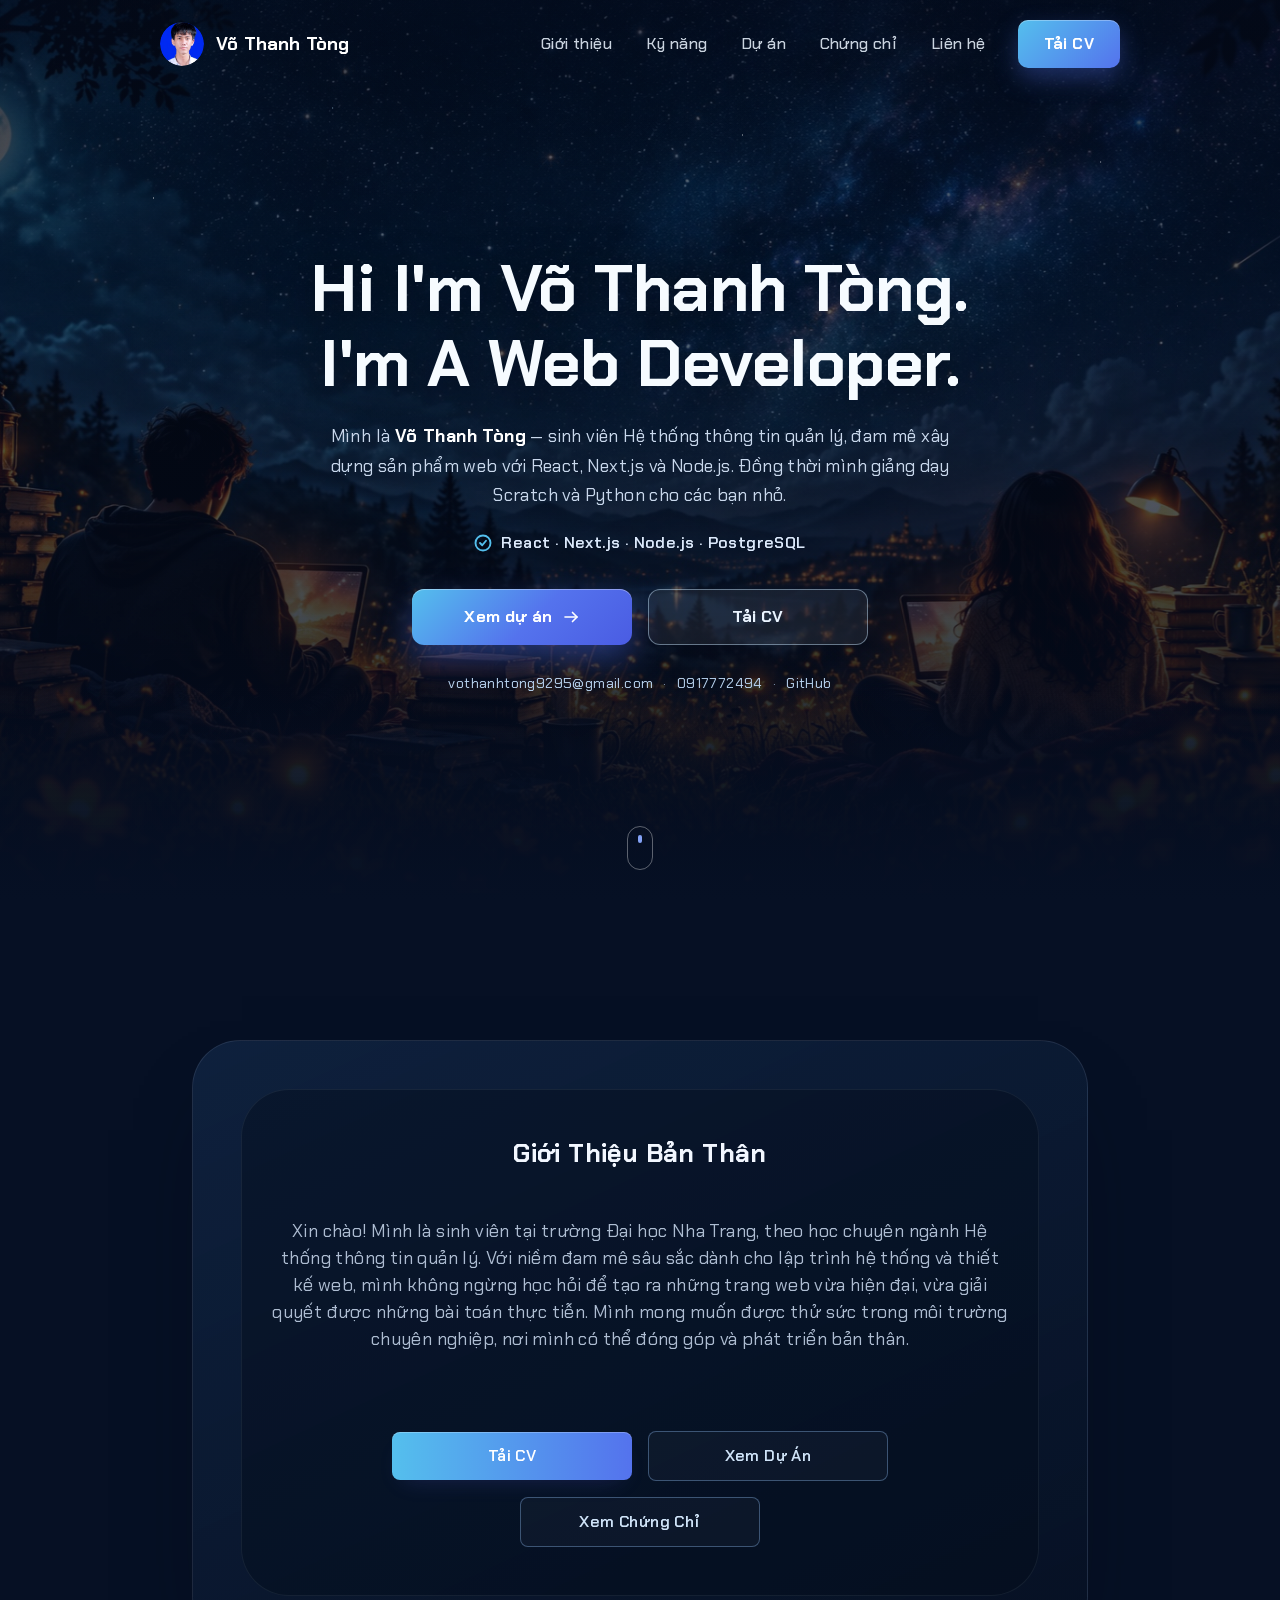
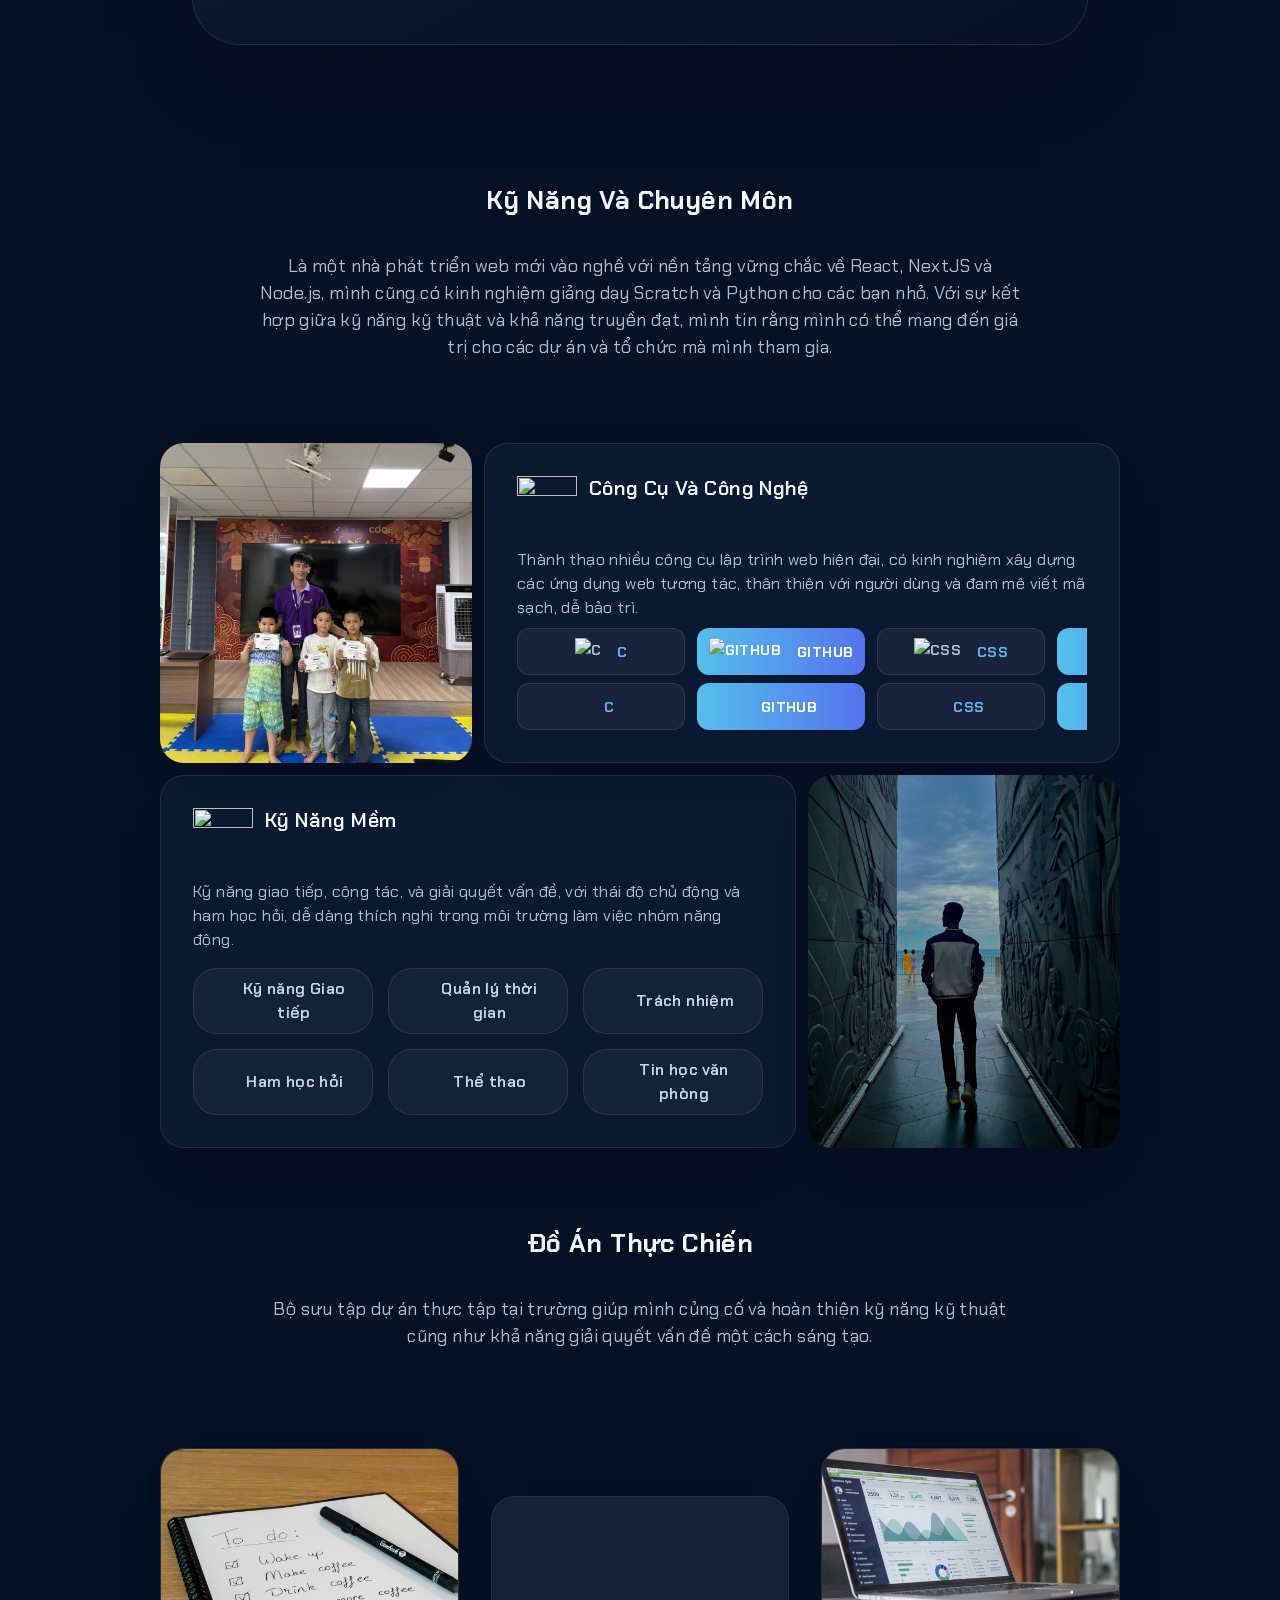
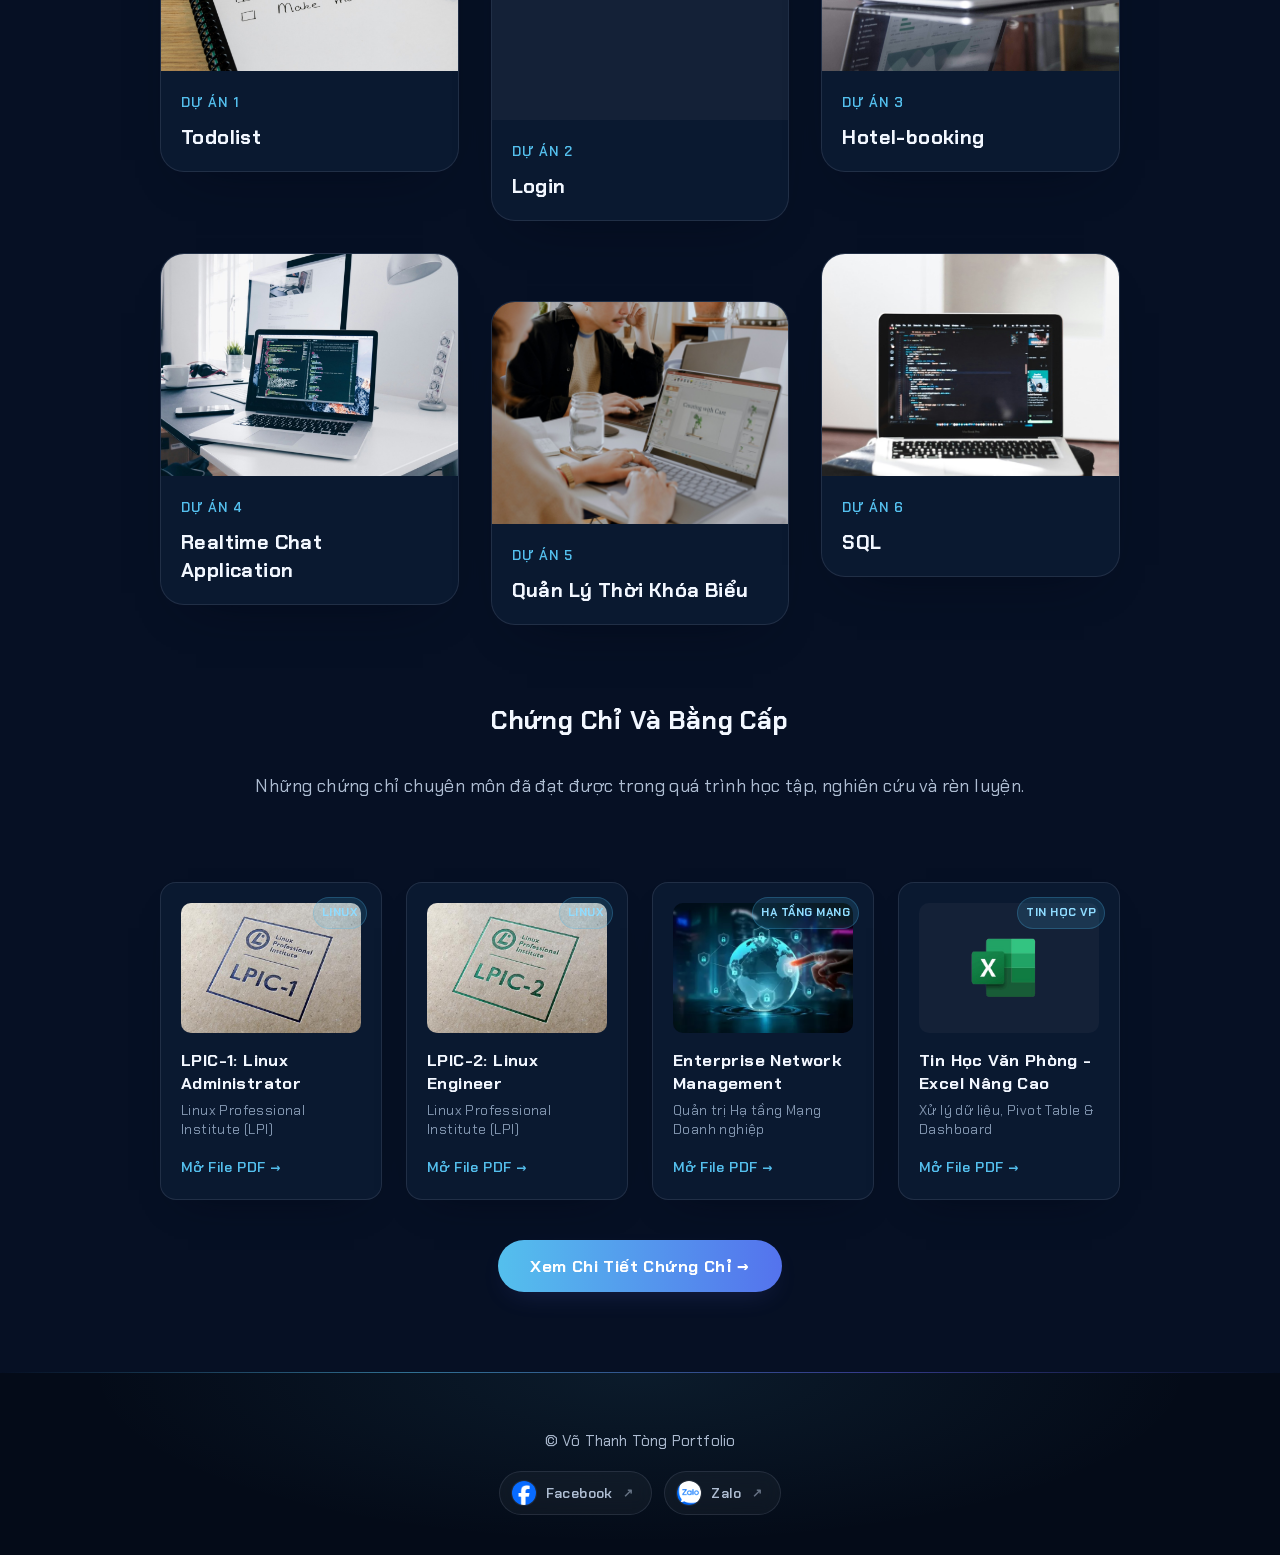
==== commit b88e5f9d: "feat: thiết kế lại giao diện tối và navbar/hero mới - Nền navy + lưới/glow, card kính tối cho toàn b" ====
--- a/index.html
+++ b/index.html
@@ -35,68 +35,118 @@
   </head>
   <body>
     <!-- Phông nền Canvas chạy ngầm -->
-    <canvas id="plexusCanvas"></canvas>
-    <!-- =============== Header =============== -->
-    <header role="banner">
-      <div class="container header__container">
-        <!-- left column -->
-        <div class="header__column--left">
-          <!-- avatar — above fold, không lazy load -->
-          <div
-            class="header__img"
-            role="img"
-            aria-label="Ảnh đại diện của Võ Thanh Tòng"
-          ></div>
-
-          <div class="header__content--left">
-            <h2 class="header__title">Võ Thanh Tòng</h2>
-            <div class="header__badge_container" aria-label="Vai trò">
-              <div class="badge">Lập trình web</div>
-              <div class="badge">Giáo viên Scratch, Python</div>
-            </div>
-            <p>
-              Mong muốn ứng tuyển vị trí <span>Developer</span> trong
-              lĩnh vực phát triển web và Giáo viên Lập trình.
-            </p>
-          </div>
+    <canvas id="plexusCanvas" aria-hidden="true"></canvas>
+    <!-- =============== Navbar =============== -->
+    <nav class="site-nav" id="siteNav" aria-label="Điều hướng chính">
+      <div class="container nav__inner">
+        <a href="#top" class="nav__brand" aria-label="Về đầu trang">
+          <span class="nav__logo" aria-hidden="true">
+            <img src="assets/avatar.jpeg" alt="" width="38" height="38" />
+          </span>
+          <span class="nav__name">Võ Thanh Tòng</span>
+        </a>
+
+        <button
+          class="nav__toggle"
+          id="navToggle"
+          type="button"
+          aria-expanded="false"
+          aria-controls="navMenu"
+          aria-label="Mở menu"
+        >
+          <span></span><span></span><span></span>
+        </button>
+
+        <div class="nav__menu" id="navMenu">
+          <a href="#about">Giới thiệu</a>
+          <a href="#skills">Kỹ năng</a>
+          <a href="#projects">Dự án</a>
+          <a href="#certificates">Chứng chỉ</a>
+          <a href="#contact">Liên hệ</a>
+          <a href="assets/VoThanhTong-TopCV.pdf" class="nav__menu-cta" target="_blank" rel="noopener noreferrer" download>Tải CV</a>
         </div>
 
-        <!-- right column -->
-        <div class="header__column--right">
-          <h2 class="header__title">Thông Tin Liên Hệ</h2>
-          <p>
-            Gửi email cho mình tại:
-            <a href="mailto:vothanhtong9295@gmail.com" class="contact-link">
-              <span>vothanhtong9295@gmail.com</span>
-            </a>
-          </p>
-          <p>
-            Gọi cho mình tại:
-            <a href="tel:+84917772494" class="contact-link">
-              <span>0917772494</span>
-            </a>
-          </p>
-          <p>
-            GitHub của mình là:
-            <a
-              href="https://github.com/vothanhtong"
-              target="_blank"
-              rel="noopener noreferrer"
-              class="github-link"
-              aria-label="GitHub của Võ Thanh Tòng"
-            >
-              vothanhtong
-            </a>
-          </p>
+        <a
+          href="assets/VoThanhTong-TopCV.pdf"
+          class="nav__cta"
+          target="_blank"
+          rel="noopener noreferrer"
+          download
+        >Tải CV</a>
+      </div>
+    </nav>
+
+    <!-- =============== Hero =============== -->
+    <header class="hero" id="top">
+      <div class="hero__bg" aria-hidden="true">
+        <div class="hero__bg-img"></div>
+      </div>
+      <div class="hero__stars" aria-hidden="true"></div>
+      <div class="hero__overlay" aria-hidden="true"></div>
+      <div class="hero__fade" aria-hidden="true"></div>
+
+      <div class="container hero__inner">
+        <h1 class="hero__title">
+          Hi I'm Võ Thanh Tòng.<br />
+          I'm A Web Developer.
+        </h1>
+
+        <p class="hero__desc">
+          Mình là <strong>Võ Thanh Tòng</strong> — sinh viên Hệ thống thông tin
+          quản lý, đam mê xây dựng sản phẩm web với React, Next.js và Node.js.
+          Đồng thời mình giảng dạy Scratch và Python cho các bạn nhỏ.
+        </p>
+
+        <ul class="hero__points">
+          <li>
+            <svg width="18" height="18" viewBox="0 0 24 24" fill="none" stroke="currentColor" stroke-width="2.5" stroke-linecap="round" stroke-linejoin="round" aria-hidden="true">
+              <circle cx="12" cy="12" r="10"></circle>
+              <polyline points="8 12 11 15 16 9"></polyline>
+            </svg>
+            React · Next.js · Node.js · PostgreSQL
+          </li>
+        </ul>
+
+        <div class="hero__actions">
+          <a href="#projects" class="hero__btn hero__btn--primary">
+            Xem dự án
+            <svg width="18" height="18" viewBox="0 0 24 24" fill="none" stroke="currentColor" stroke-width="2.2" stroke-linecap="round" stroke-linejoin="round" aria-hidden="true">
+              <line x1="4" y1="12" x2="20" y2="12"></line>
+              <polyline points="14 6 20 12 14 18"></polyline>
+            </svg>
+          </a>
+          <a
+            href="assets/VoThanhTong-TopCV.pdf"
+            class="hero__btn hero__btn--ghost"
+            target="_blank"
+            rel="noopener noreferrer"
+            download
+          >Tải CV</a>
+        </div>
+
+        <div class="hero__contact">
+          <a href="mailto:vothanhtong9295@gmail.com">vothanhtong9295@gmail.com</a>
+          <span aria-hidden="true">·</span>
+          <a href="tel:+84917772494">0917772494</a>
+          <span aria-hidden="true">·</span>
+          <a href="https://github.com/vothanhtong" target="_blank" rel="noopener noreferrer">GitHub</a>
         </div>
       </div>
+
+      <a class="hero__scroll" href="#about" aria-label="Cuộn xuống phần giới thiệu">
+        <span></span>
+      </a>
     </header>
+
+    <!-- Hiệu ứng con trỏ -->
+    <div class="cursor-dot" aria-hidden="true"></div>
+    <div class="cursor-ring" aria-hidden="true"></div>
 
     <!-- =============== Main Content =============== -->
     <main role="main">
 
       <!-- ======= About Me ======= -->
-      <section class="aboutMe__section reveal-section" aria-labelledby="about-title">
+      <section class="aboutMe__section reveal-section" id="about" aria-labelledby="about-title">
         <!-- Hình động 2 bên -->
         <img
           src="./assets/rocket-icon.svg"
@@ -139,7 +189,7 @@
                 aria-label="Tải xuống CV của Võ Thanh Tòng"
               >Tải CV</a>
 
-              <a href="#ProjectContainer" class="outlineButton">Xem Dự Án</a>
+              <a href="#projects" class="outlineButton">Xem Dự Án</a>
               <a href="certificates.html" class="outlineButton">Xem Chứng Chỉ</a>
             </div>
           </div>
@@ -147,7 +197,7 @@
       </section>
 
       <!-- ======= Skills ======= -->
-      <section class="skills__section reveal-section" aria-labelledby="skills-title">
+      <section class="skills__section reveal-section" id="skills" aria-labelledby="skills-title">
         <div class="container skills__container">
           <div class="section__header">
             <h2 id="skills-title" class="section__title">Kỹ năng và Chuyên môn</h2>
@@ -285,7 +335,7 @@
       </section>
 
       <!-- ======= Projects ======= -->
-      <section class="projects__section reveal-section" id="ProjectContainer" aria-labelledby="projects-title">
+      <section class="projects__section reveal-section" id="projects" aria-labelledby="projects-title">
         <div class="container projects_container">
           <div class="section__header">
             <h2 id="projects-title" class="section__title">Đồ Án Thực Chiến</h2>
@@ -438,7 +488,7 @@
       </section>
 
       <!-- ======= Chứng Chỉ ======= -->
-      <section class="certificates__section reveal-section" aria-labelledby="certs-title">
+      <section class="certificates__section reveal-section" id="certificates" aria-labelledby="certs-title">
         <div class="container certificates_container">
           <div class="section__header">
             <h2 id="certs-title" class="section__title">Chứng Chỉ Và Bằng Cấp</h2>
@@ -526,7 +576,7 @@
     </main>
 
     <!-- ======= Footer ======= -->
-    <footer role="contentinfo">
+    <footer id="contact" role="contentinfo">
       <div class="container">
         <div class="footer__content">
           <p class="footer__copyright">© Võ Thanh Tòng Portfolio</p>
@@ -580,8 +630,8 @@
 
       let width, height;
       let particles = [];
-      const maxDistance = 140; 
-      const particleCount = 85;
+      const maxDistance = 140;
+      const prefersReducedMotion = window.matchMedia('(prefers-reduced-motion: reduce)').matches;
 
       const mouse = { x: null, y: null, radius: 170 };
 
@@ -620,7 +670,7 @@
         draw() {
           ctx.beginPath();
           ctx.arc(this.x, this.y, this.radius, 0, Math.PI * 2);
-          ctx.fillStyle = '#2563eb';
+          ctx.fillStyle = '#5bc8f5';
           ctx.fill();
         }
       }
@@ -628,19 +678,20 @@
       function init() {
         resize();
         particles = [];
-        for (let i = 0; i < particleCount; i++) {
+        const count = window.innerWidth < 768 ? 28 : 85;
+        for (let i = 0; i < count; i++) {
           particles.push(new Particle());
         }
       }
 
+      function paintBackground() {
+        ctx.fillStyle = '#061024';
+        ctx.fillRect(0, 0, width, height);
+      }
+
       function animate() {
         ctx.clearRect(0, 0, width, height);
-
-        let grad = ctx.createLinearGradient(0, 0, width, height);
-        grad.addColorStop(0, '#f1f5f9');
-        grad.addColorStop(1, '#e2e8f0');
-        ctx.fillStyle = grad;
-        ctx.fillRect(0, 0, width, height);
+        paintBackground();
 
         for (let i = 0; i < particles.length; i++) {
           for (let j = i + 1; j < particles.length; j++) {
@@ -652,7 +703,7 @@
               ctx.beginPath();
               ctx.moveTo(particles[i].x, particles[i].y);
               ctx.lineTo(particles[j].x, particles[j].y);
-              ctx.strokeStyle = `rgba(37, 99, 235, ${0.4 * (1 - dist / maxDistance)})`;
+              ctx.strokeStyle = `rgba(91, 200, 245, ${0.38 * (1 - dist / maxDistance)})`;
               ctx.lineWidth = 0.7;
               ctx.stroke();
             }
@@ -667,7 +718,7 @@
               ctx.beginPath();
               ctx.moveTo(particles[i].x, particles[i].y);
               ctx.lineTo(mouse.x, mouse.y);
-              ctx.strokeStyle = `rgba(2, 132, 199, ${0.6 * (1 - mdist / mouse.radius)})`;
+              ctx.strokeStyle = `rgba(147, 197, 253, ${0.55 * (1 - mdist / mouse.radius)})`;
               ctx.lineWidth = 1;
               ctx.stroke();
             }
@@ -684,11 +735,23 @@
 
       window.addEventListener('resize', () => {
         resize();
+        if (prefersReducedMotion) {
+          paintBackground();
+        } else {
+          init();
+        }
+      });
+
+      if (prefersReducedMotion) {
+        resize();
+        paintBackground();
+      } else {
         init();
-      });
-
-      init();
-      animate();
+        animate();
+      }
     </script>
+
+    <!-- Navbar, hero parallax & custom cursor -->
+    <script src="js/main.js"></script>
   </body>
 </html>
--- a/css/main.css
+++ b/css/main.css
@@ -1,9 +1,11 @@
 @import "theme.css";
-@import "./sections/header.css";
+@import "./sections/nav.css";
+@import "./sections/hero.css";
 @import "./sections/about-me.css";
 @import "./sections/skills.css";
 @import "./sections/projects.css";
 @import "./sections/footer.css";
+@import "./effects.css";
 @import "./animation.css";
 
 * {
@@ -21,8 +23,29 @@
 }
 
 body {
-	background: transparent;
-	color: #000000;
+	background-color: var(--bg-base);
+	color: var(--text-body);
+}
+
+body::before {
+	content: "";
+	position: fixed;
+	inset: 0;
+	z-index: -1;
+	pointer-events: none;
+	background-image:
+		radial-gradient(circle at 18% 12%, rgba(71, 185, 234, 0.09), transparent 42%),
+		radial-gradient(circle at 82% 68%, rgba(99, 102, 241, 0.1), transparent 45%),
+		linear-gradient(rgba(148, 197, 255, 0.045) 1px, transparent 1px),
+		linear-gradient(90deg, rgba(148, 197, 255, 0.045) 1px, transparent 1px);
+	background-size: 100% 100%, 100% 100%, 64px 64px, 64px 64px;
+	-webkit-mask-image: radial-gradient(ellipse 90% 70% at 50% 40%, #000 45%, transparent 100%);
+	mask-image: radial-gradient(ellipse 90% 70% at 50% 40%, #000 45%, transparent 100%);
+}
+
+::selection {
+	background: hsla(var(--p-500-code), 0.4);
+	color: #fff;
 }
 
 a {
@@ -32,6 +55,11 @@
 section {
 	margin-top: 120px;
 	margin-bottom: 120px;
+}
+
+section[id],
+footer[id] {
+	scroll-margin-top: 92px;
 }
 
 .container {
@@ -51,7 +79,7 @@
 	font-size: var(--h2-font-size);
 	line-height: var(--h2-line-height);
 	font-weight: bold;
-	color: #000000;
+	color: var(--text-strong);
 	text-transform: capitalize;
 	margin-bottom: 20px;
 	text-shadow: none;
@@ -62,7 +90,7 @@
 	font-size: var(--h4-font-size);
 	max-width: 70ch;
 	margin-bottom: 50px;
-	color: #333333;
+	color: var(--text-body);
 	line-height: 1.5;
 }
 
@@ -80,11 +108,13 @@
 }
 
 .home-cert-card {
-	background: #ffffff;
+	background: var(--surface);
 	border-radius: 16px;
 	padding: 1.25rem;
-	border: 1px solid rgba(226, 232, 240, 0.9);
-	box-shadow: 0 4px 16px rgba(0, 0, 0, 0.04);
+	border: 1px solid var(--border-soft);
+	box-shadow: 0 18px 40px -28px rgba(2, 8, 23, 0.8);
+	-webkit-backdrop-filter: blur(10px);
+	backdrop-filter: blur(10px);
 	display: flex;
 	flex-direction: column;
 	transition: all 0.3s cubic-bezier(0.4, 0, 0.2, 1);
@@ -93,19 +123,20 @@
 
 .home-cert-card:hover {
 	transform: translateY(-5px);
-	border-color: var(--p-400);
-	box-shadow: 0 12px 28px rgba(99, 102, 241, 0.12);
+	border-color: var(--border-strong);
+	box-shadow: 0 24px 48px -24px rgba(2, 8, 23, 0.9), 0 0 32px -12px var(--glow-cyan);
 }
 
 .home-cert-badge {
 	position: absolute;
 	top: 14px;
 	right: 14px;
-	background: rgba(99, 102, 241, 0.1);
-	color: var(--p-600);
+	background: rgba(71, 185, 234, 0.14);
+	color: #8fdcff;
 	font-size: 0.72rem;
 	font-weight: 700;
 	padding: 3px 8px;
+	border: 1px solid rgba(71, 185, 234, 0.25);
 	border-radius: 999px;
 	text-transform: uppercase;
 	letter-spacing: 0.5px;
@@ -116,7 +147,7 @@
 	height: 130px;
 	border-radius: 10px;
 	overflow: hidden;
-	background: #f8fafc;
+	background: rgba(255, 255, 255, 0.04);
 	margin-bottom: 1rem;
 	display: flex;
 	align-items: center;
@@ -137,14 +168,14 @@
 .home-cert-card h3 {
 	font-size: 1.05rem;
 	font-weight: 700;
-	color: var(--p-950);
+	color: var(--text-strong);
 	margin: 0 0 0.4rem;
 	line-height: 1.35;
 }
 
 .home-cert-card p {
 	font-size: 0.85rem;
-	color: var(--n-500);
+	color: var(--text-muted);
 	margin: 0 0 1rem;
 	line-height: 1.4;
 	flex-grow: 1;
@@ -156,13 +187,13 @@
 	gap: 4px;
 	font-size: 0.9rem;
 	font-weight: 600;
-	color: var(--p-600);
+	color: var(--p-450);
 	text-decoration: none;
 	transition: all 0.2s ease;
 }
 
 .home-cert-link:hover {
-	color: var(--p-700);
+	color: #9ae3ff;
 	transform: translateX(3px);
 }
 
@@ -181,13 +212,13 @@
 	display: inline-flex;
 	align-items: center;
 	gap: 8px;
-	box-shadow: 0 4px 16px rgba(99, 102, 241, 0.25);
+	box-shadow: 0 10px 28px -12px var(--glow-indigo);
 	transition: all 0.3s ease;
 }
 
 .cert-all-btn:hover {
 	transform: translateY(-2px);
-	box-shadow: 0 8px 24px rgba(99, 102, 241, 0.35);
+	box-shadow: 0 16px 34px -12px var(--glow-cyan);
 }
 
 @media (max-width: 1024px) {
@@ -209,6 +240,6 @@
   left: 0;
   width: 100vw;
   height: 100vh;
-  z-index: -1;
+  z-index: -2;
   pointer-events: none;
 }
--- a/css/responsive.css
+++ b/css/responsive.css
@@ -0,0 +1,103 @@
+/* *=====================
+    Media Queries 
+=========================*/
+
+/* *=====================
+    Desktop
+=========================*/
+@media (max-width: 1536px) {
+    .container {
+        max-width: 1440px;
+    }
+}
+
+@media (max-width: 1440px) {
+    .container {
+        max-width: 1028px;
+    }
+
+    /* *SKILLS* */
+    .softSkills_badge {
+        position: static !important;
+        transform: none !important;
+    }
+}
+
+/* *=====================
+      Tablet & small laptop
+  =========================*/
+
+@media (max-width: 1280px) {
+    .container {
+        max-width: 1024px;
+    }
+
+    section {
+        margin-top: 80px;
+        margin-bottom: 80px;
+    }
+}
+
+/* *=====================
+     Small Tablet - landscape mode
+  =========================*/
+@media (max-width: 768px) {
+    .container {
+        max-width: 640px;
+    }
+
+    /** ABOUT ME **/
+    .aboutMe__section {
+        margin: 80px auto;
+
+        & img {
+            display: none;
+        }
+    }
+
+    /** SKILLS **/
+    .skills__grid_container {
+        grid-template-columns: repeat(1, minmax(200px, 1fr));
+        grid-template-rows: repeat(4, minmax(280px, auto));
+        /* grid-template-rows: repeat(2, minmax(280px, auto)); */
+        /* grid-auto-rows: minmax(280px, auto); */
+
+        & .skills__grid_item {
+            padding: 1rem 1rem;
+            grid-column: span 1 !important;
+            grid-row: span 1 !important;
+        }
+    }
+}
+
+/* *=====================
+     Phone
+  =========================*/
+@media (max-width: 640px) {
+    :root {
+        font-size: 14px;
+        line-height: 16px;
+    }
+
+    .container {
+        max-width: 475px;
+        padding: 0 1rem;
+    }
+
+    .section__title {
+        font-size: 2rem;
+        line-height: 2.5rem;
+        text-align: center;
+    }
+
+    /** ABOUT ME **/
+    .aboutMe__container {
+        padding: 1rem;
+        width: 90%;
+        border-radius: 2rem;
+    }
+
+    .aboutMe__content_container {
+        border-radius: 2rem;
+    }
+}
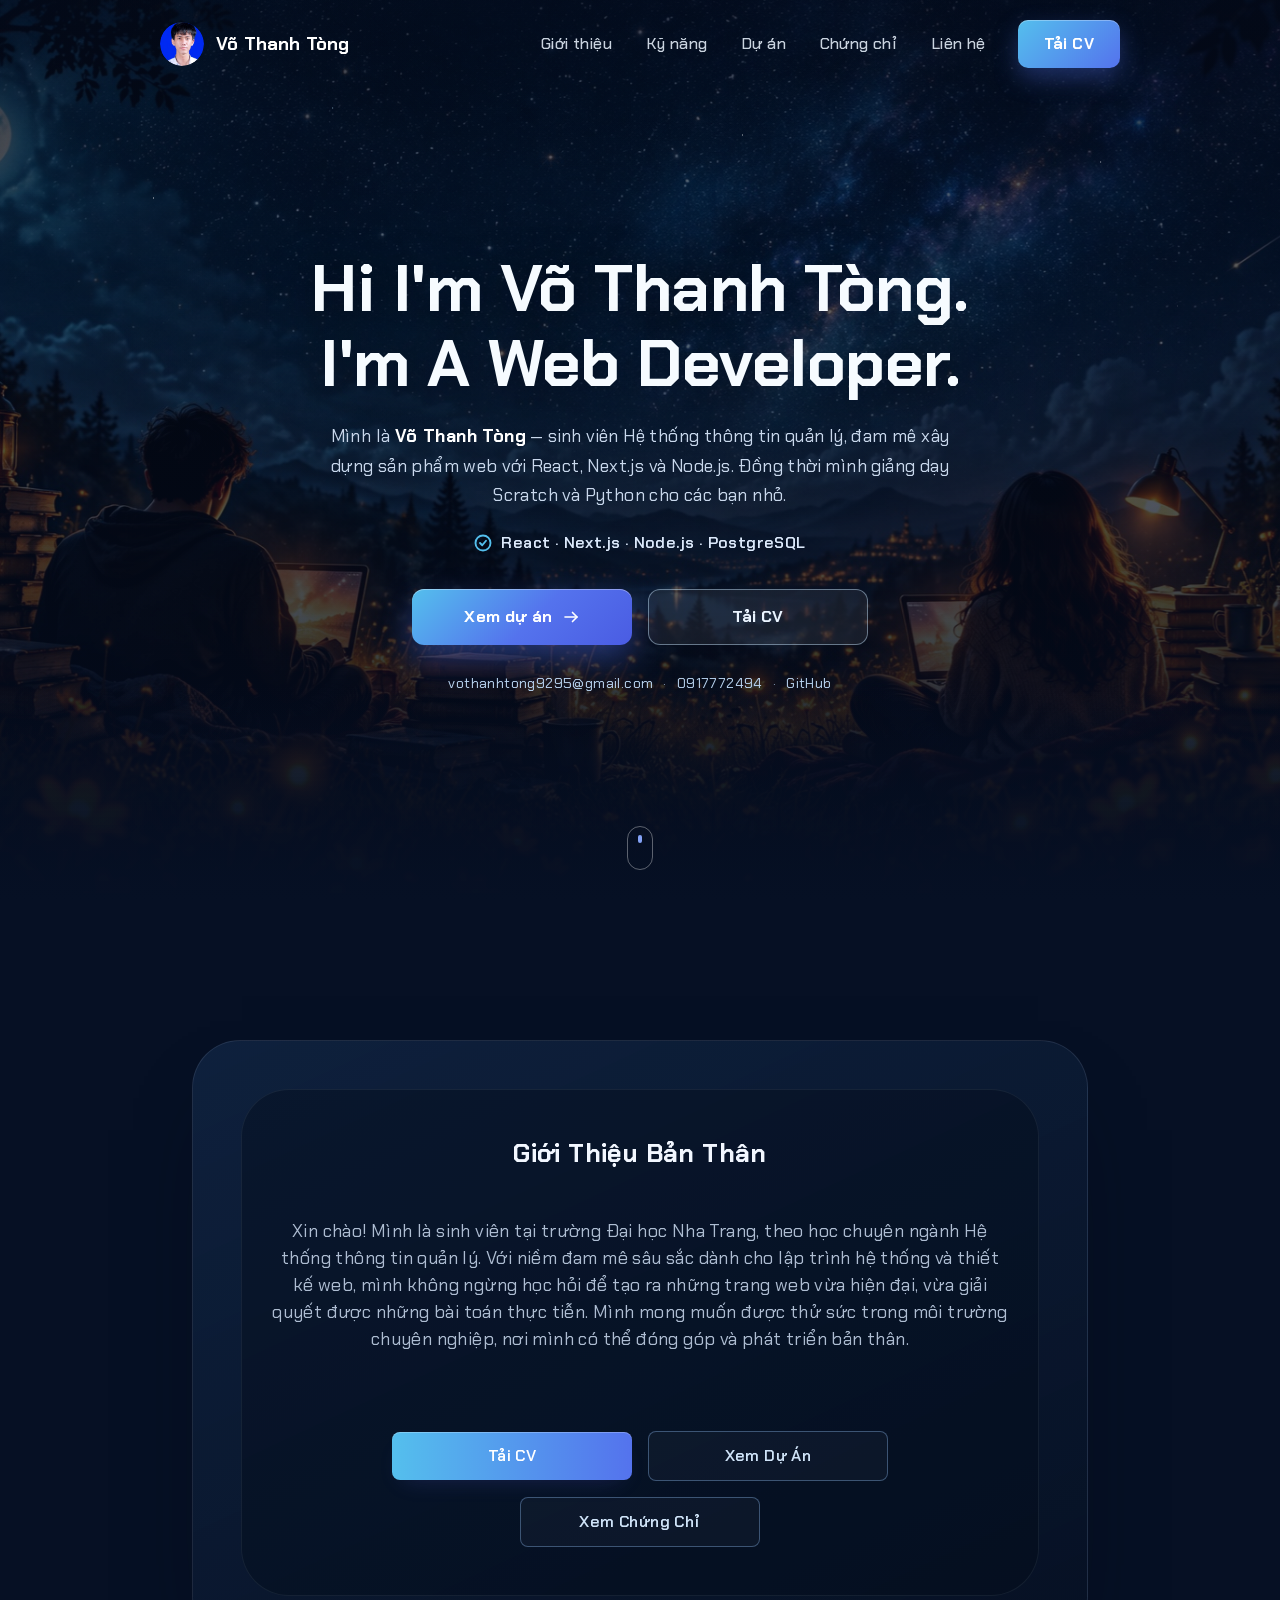
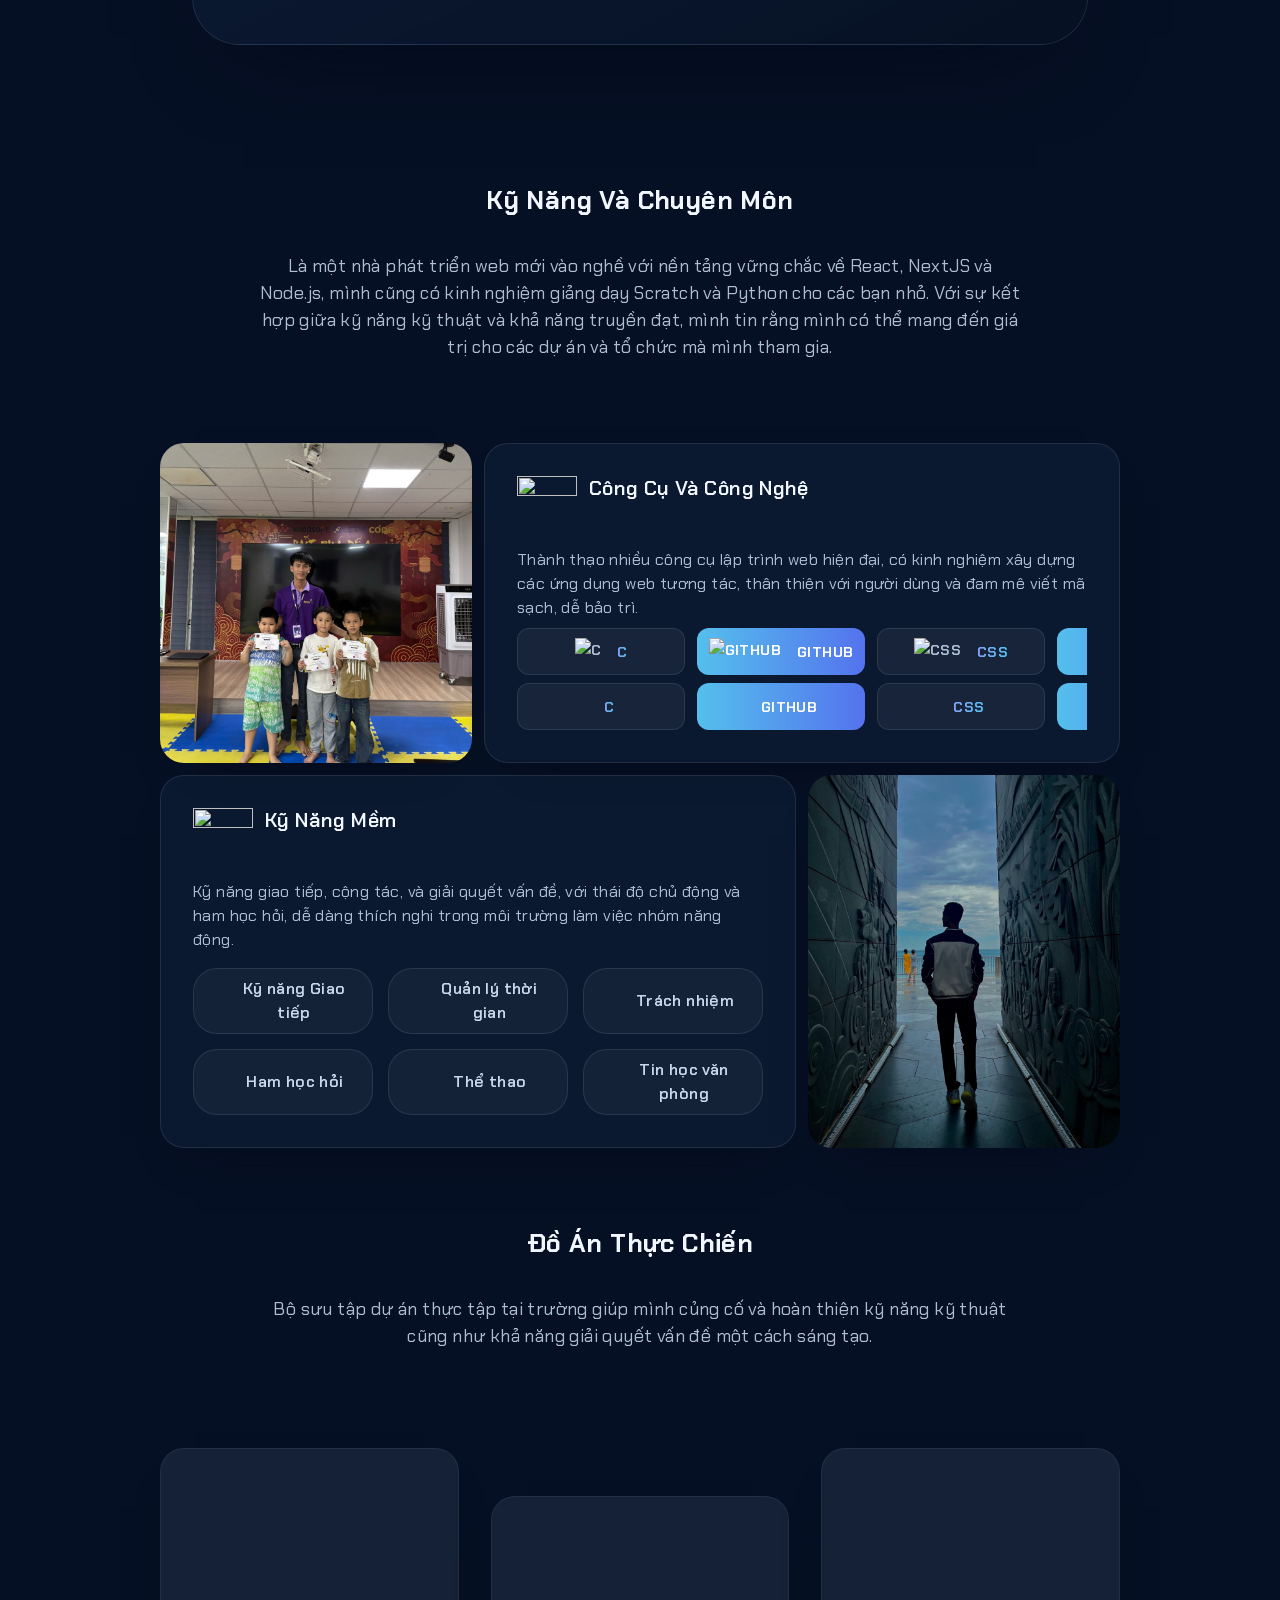
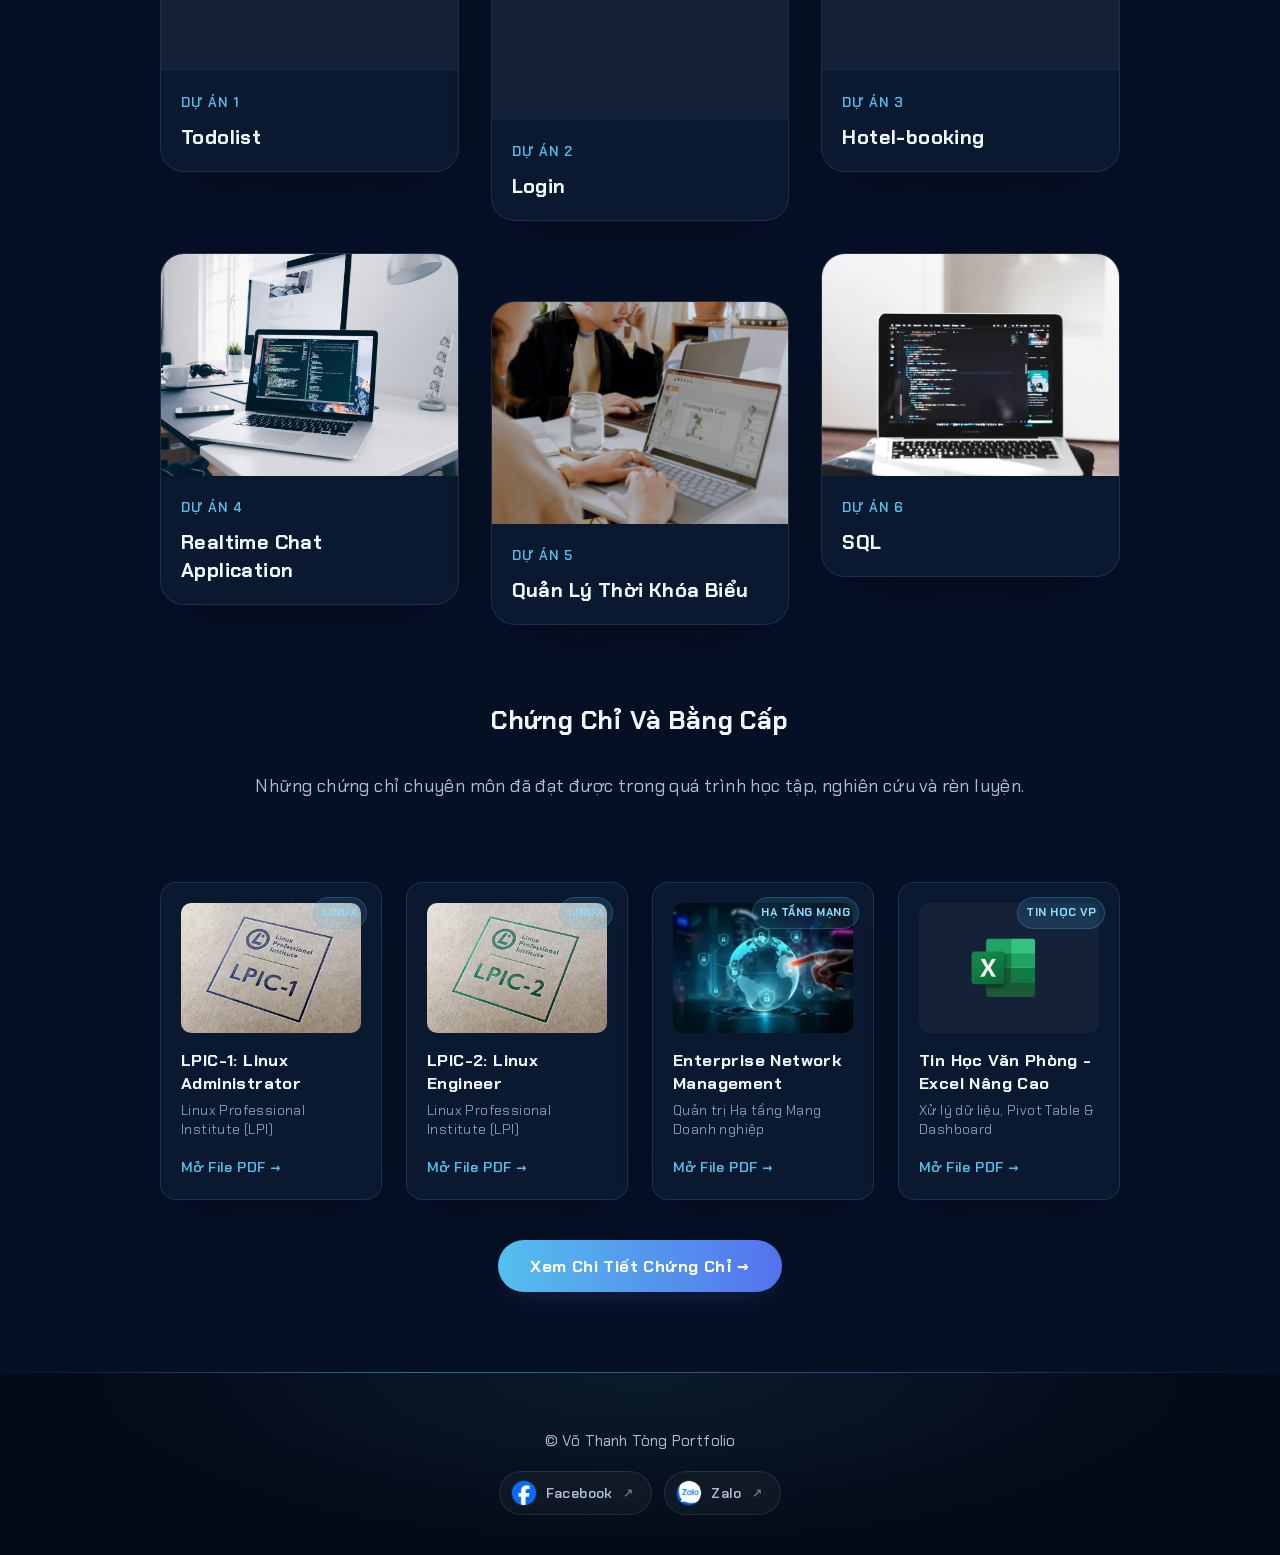
==== commit 4084ce0f: "chore: cache-bust CSS/JS để GitHub Pages cập nhật ngay Thêm ?v=20261112 cho CSS/JS và các @import để" ====
--- a/index.html
+++ b/index.html
@@ -22,8 +22,8 @@
     <link rel="icon" href="./assets/rocket-icon.ico" />
 
     <!-- ✅ CSS -->
-    <link rel="stylesheet" href="css/main.css" />
-    <link rel="stylesheet" href="css/responsive.css" />
+    <link rel="stylesheet" href="css/main.css?v=20261112" />
+    <link rel="stylesheet" href="css/responsive.css?v=20261112" />
 
     <!-- ✅ Fonts — preconnect trước, load sau -->
     <link rel="preconnect" href="https://fonts.googleapis.com" />
@@ -752,6 +752,6 @@
     </script>
 
     <!-- Navbar, hero parallax & custom cursor -->
-    <script src="js/main.js"></script>
+    <script src="js/main.js?v=20261112"></script>
   </body>
 </html>
--- a/css/main.css
+++ b/css/main.css
@@ -1,12 +1,12 @@
-@import "theme.css";
-@import "./sections/nav.css";
-@import "./sections/hero.css";
-@import "./sections/about-me.css";
-@import "./sections/skills.css";
-@import "./sections/projects.css";
-@import "./sections/footer.css";
-@import "./effects.css";
-@import "./animation.css";
+@import "theme.css?v=20261112";
+@import "./sections/nav.css?v=20261112";
+@import "./sections/hero.css?v=20261112";
+@import "./sections/about-me.css?v=20261112";
+@import "./sections/skills.css?v=20261112";
+@import "./sections/projects.css?v=20261112";
+@import "./sections/footer.css?v=20261112";
+@import "./effects.css?v=20261112";
+@import "./animation.css?v=20261112";
 
 * {
 	box-sizing: border-box;
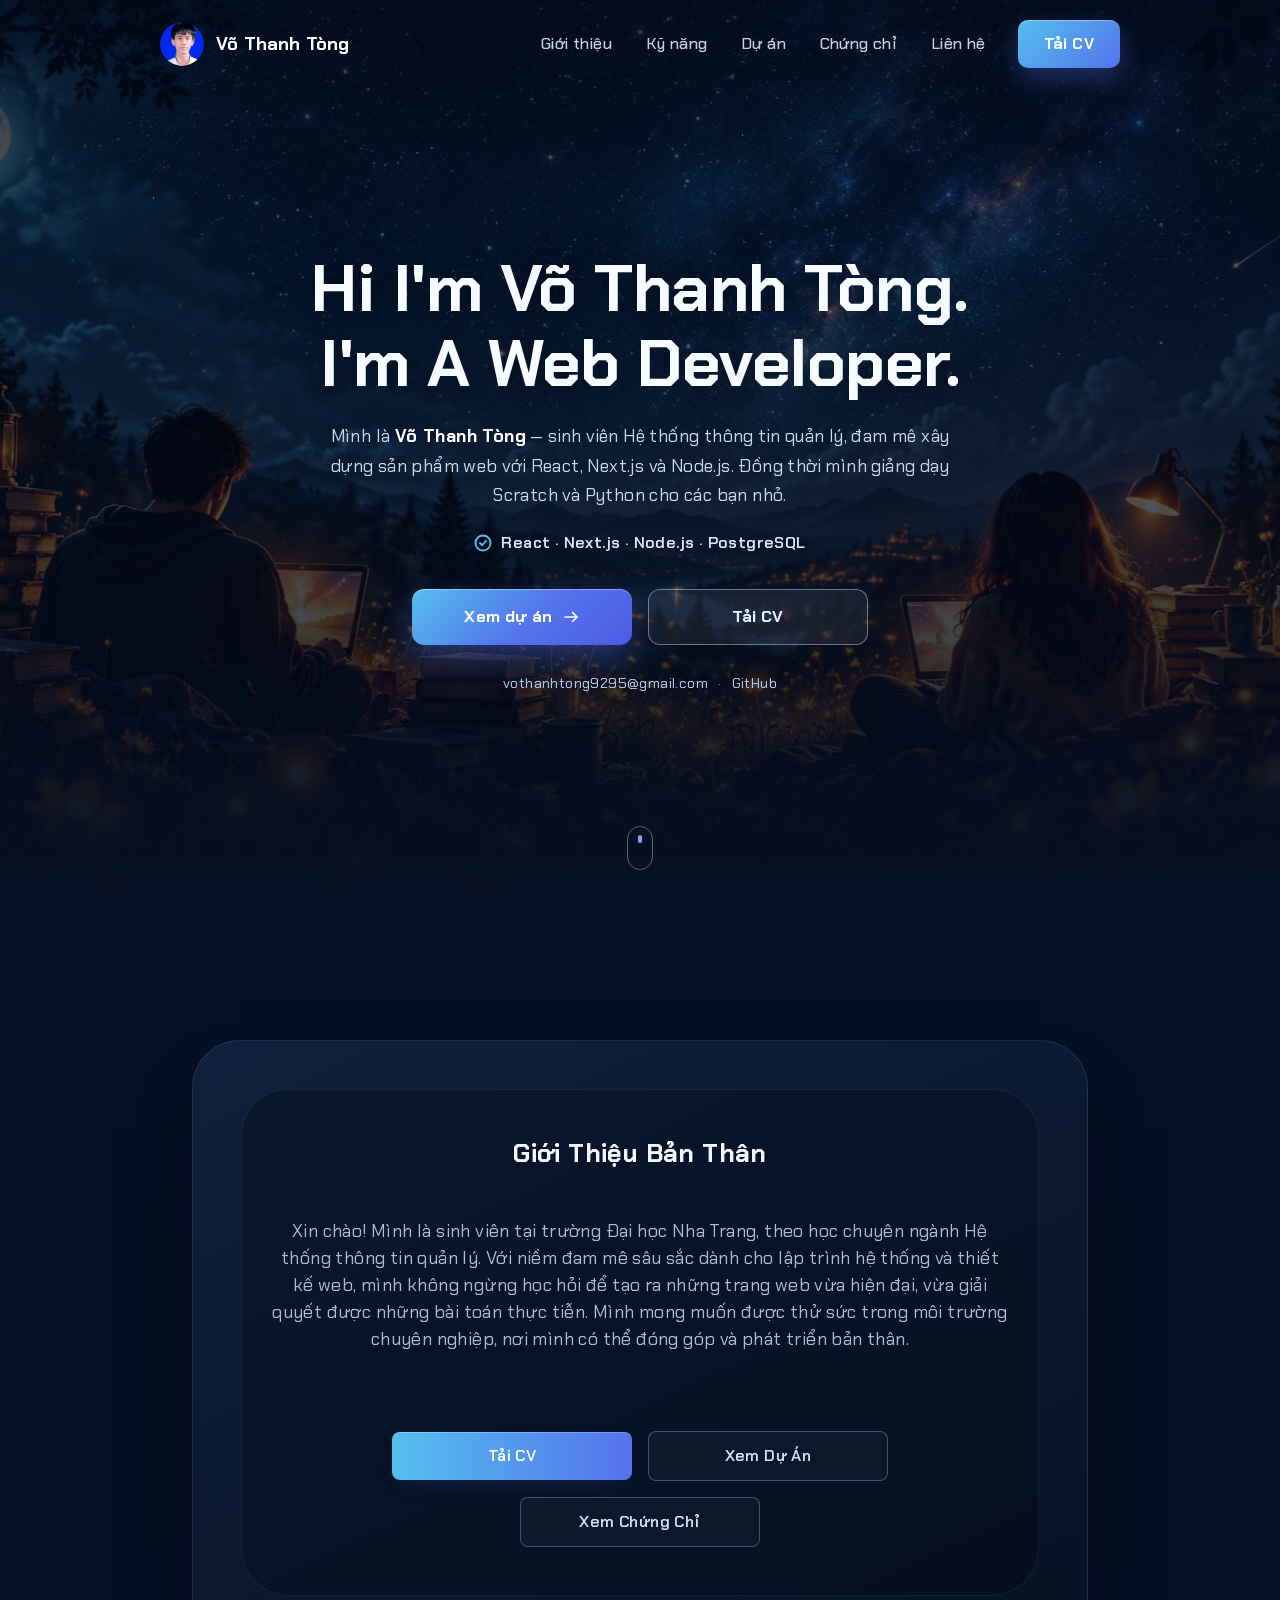
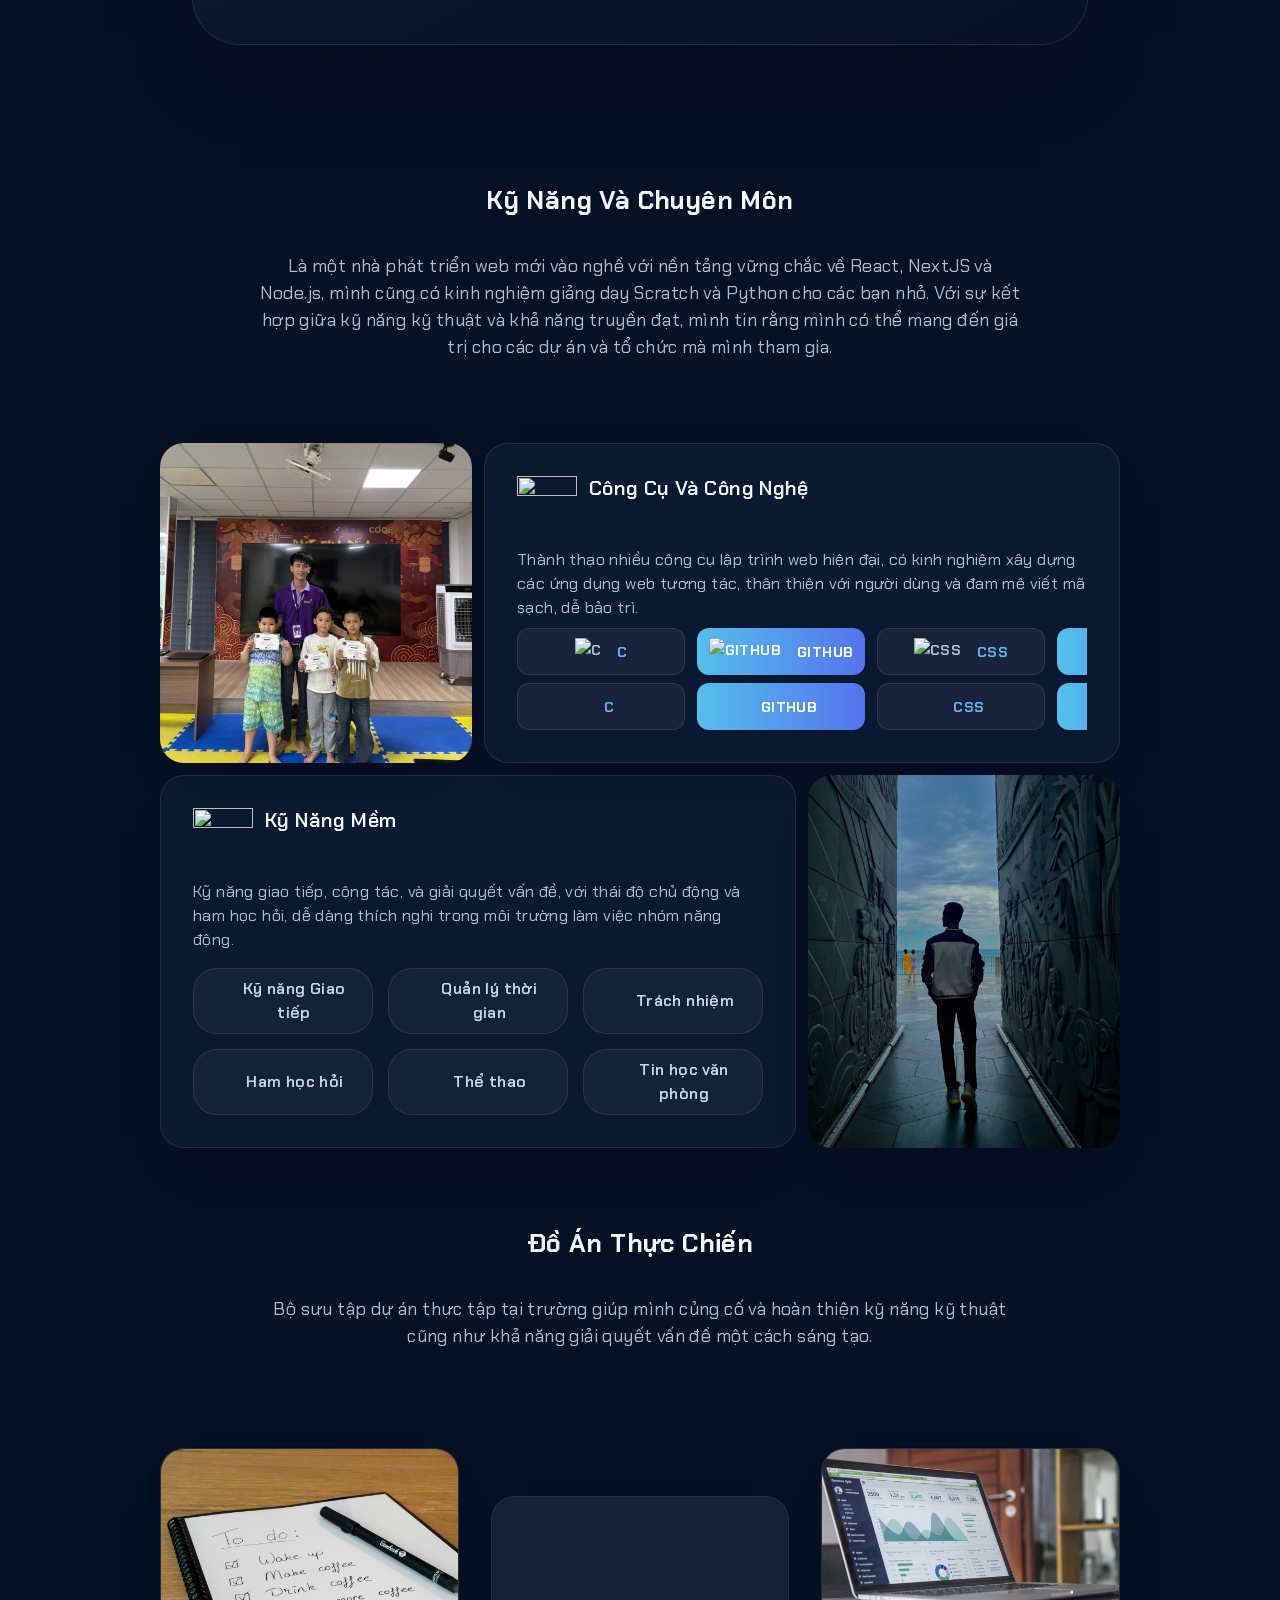
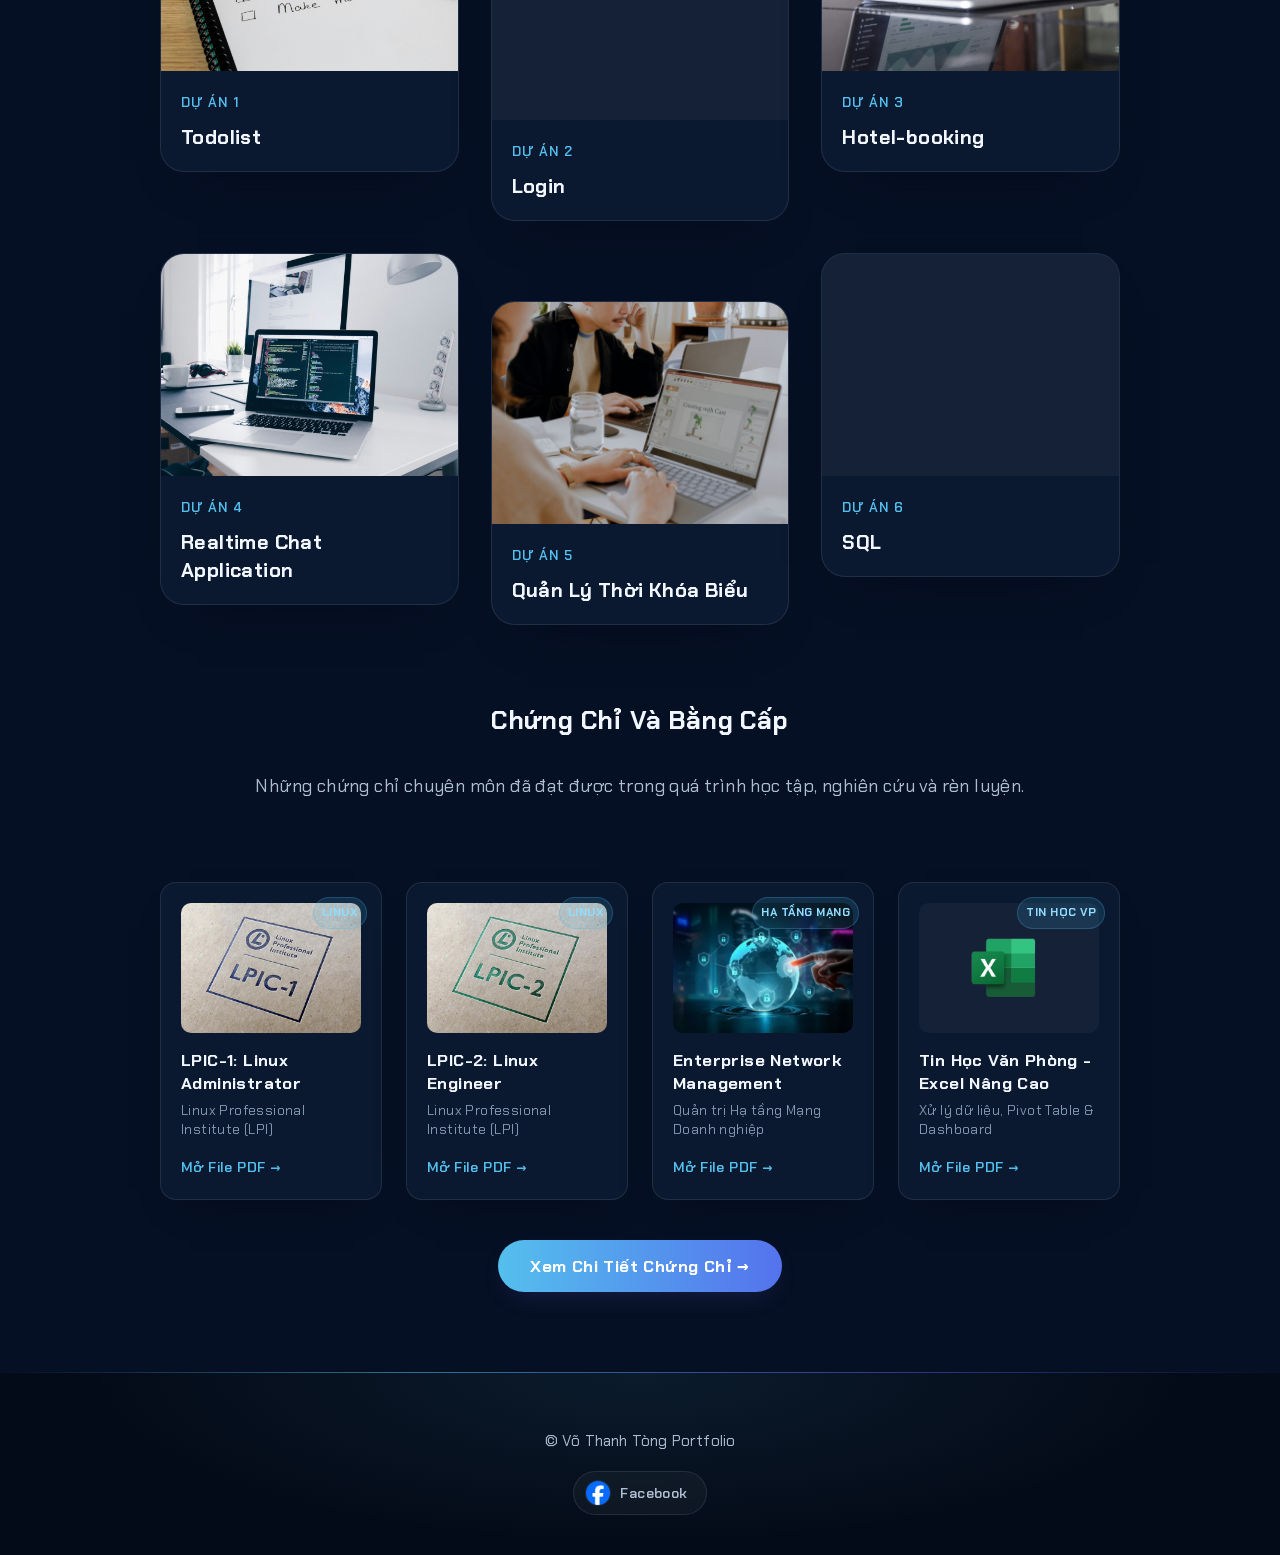
==== commit b62e9507: "fix: ẩn số điện thoại, sửa tên lửa bị navbar che, bỏ mũi tên mạng xã hội - Xoá số điện thoại ở phần " ====
--- a/index.html
+++ b/index.html
@@ -22,7 +22,7 @@
     <link rel="icon" href="./assets/rocket-icon.ico" />
 
     <!-- ✅ CSS -->
-    <link rel="stylesheet" href="css/main.css?v=20261112" />
+    <link rel="stylesheet" href="css/main.css?v=20261118" />
     <link rel="stylesheet" href="css/responsive.css?v=20261112" />
 
     <!-- ✅ Fonts — preconnect trước, load sau -->
@@ -126,8 +126,6 @@
 
         <div class="hero__contact">
           <a href="mailto:vothanhtong9295@gmail.com">vothanhtong9295@gmail.com</a>
-          <span aria-hidden="true">·</span>
-          <a href="tel:+84917772494">0917772494</a>
           <span aria-hidden="true">·</span>
           <a href="https://github.com/vothanhtong" target="_blank" rel="noopener noreferrer">GitHub</a>
         </div>
@@ -591,16 +589,6 @@
               <img src="./assets/facebook.png" alt="" role="presentation" loading="lazy" />
               <span>Facebook</span>
             </a>
-            <a
-              href="https://zalo.me/0917772494"
-              target="_blank"
-              rel="noopener noreferrer"
-              class="social-link"
-              aria-label="Zalo của Võ Thanh Tòng"
-            >
-              <img src="./assets/zalo.png" alt="" role="presentation" loading="lazy" />
-              <span>Zalo</span>
-            </a>
           </nav>
         </div>
       </div>
--- a/css/main.css
+++ b/css/main.css
@@ -1,10 +1,10 @@
 @import "theme.css?v=20261112";
 @import "./sections/nav.css?v=20261112";
 @import "./sections/hero.css?v=20261112";
-@import "./sections/about-me.css?v=20261112";
+@import "./sections/about-me.css?v=20261118";
 @import "./sections/skills.css?v=20261112";
 @import "./sections/projects.css?v=20261112";
-@import "./sections/footer.css?v=20261112";
+@import "./sections/footer.css?v=20261118";
 @import "./effects.css?v=20261112";
 @import "./animation.css?v=20261112";
 
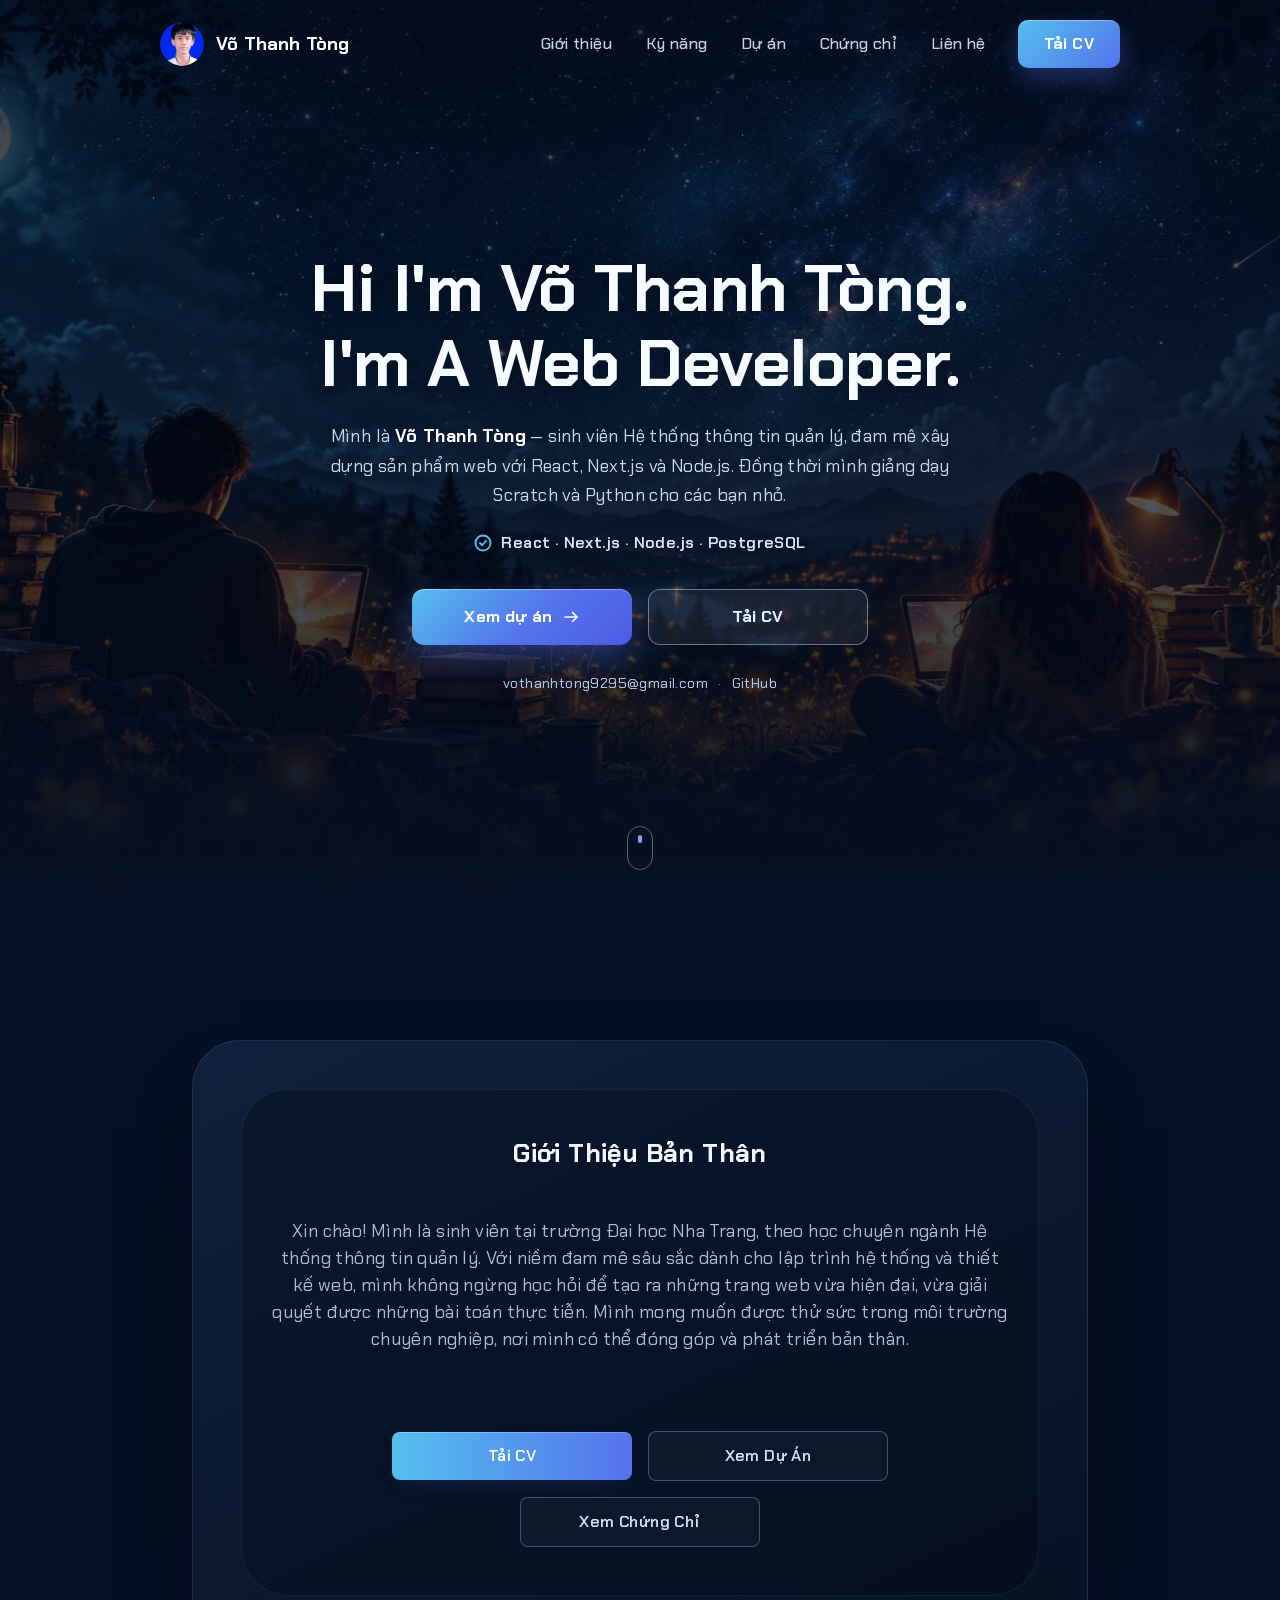
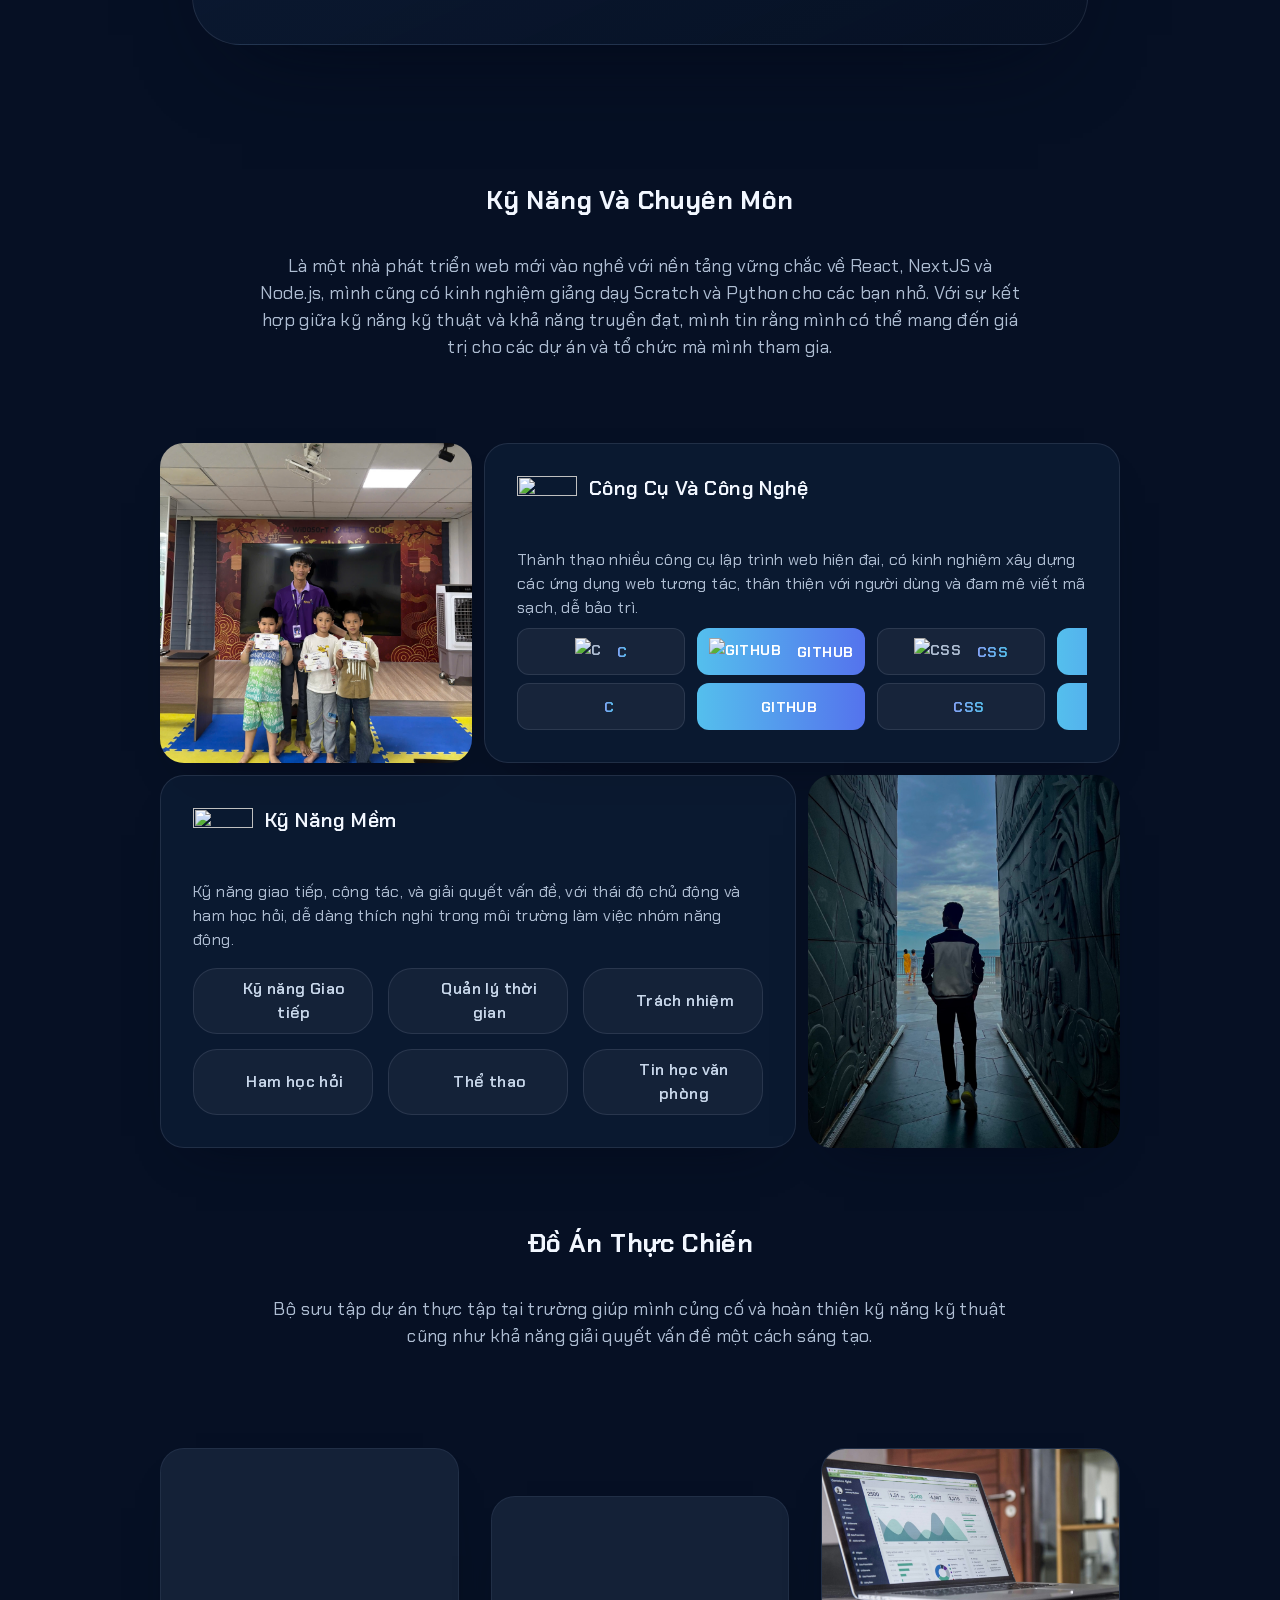
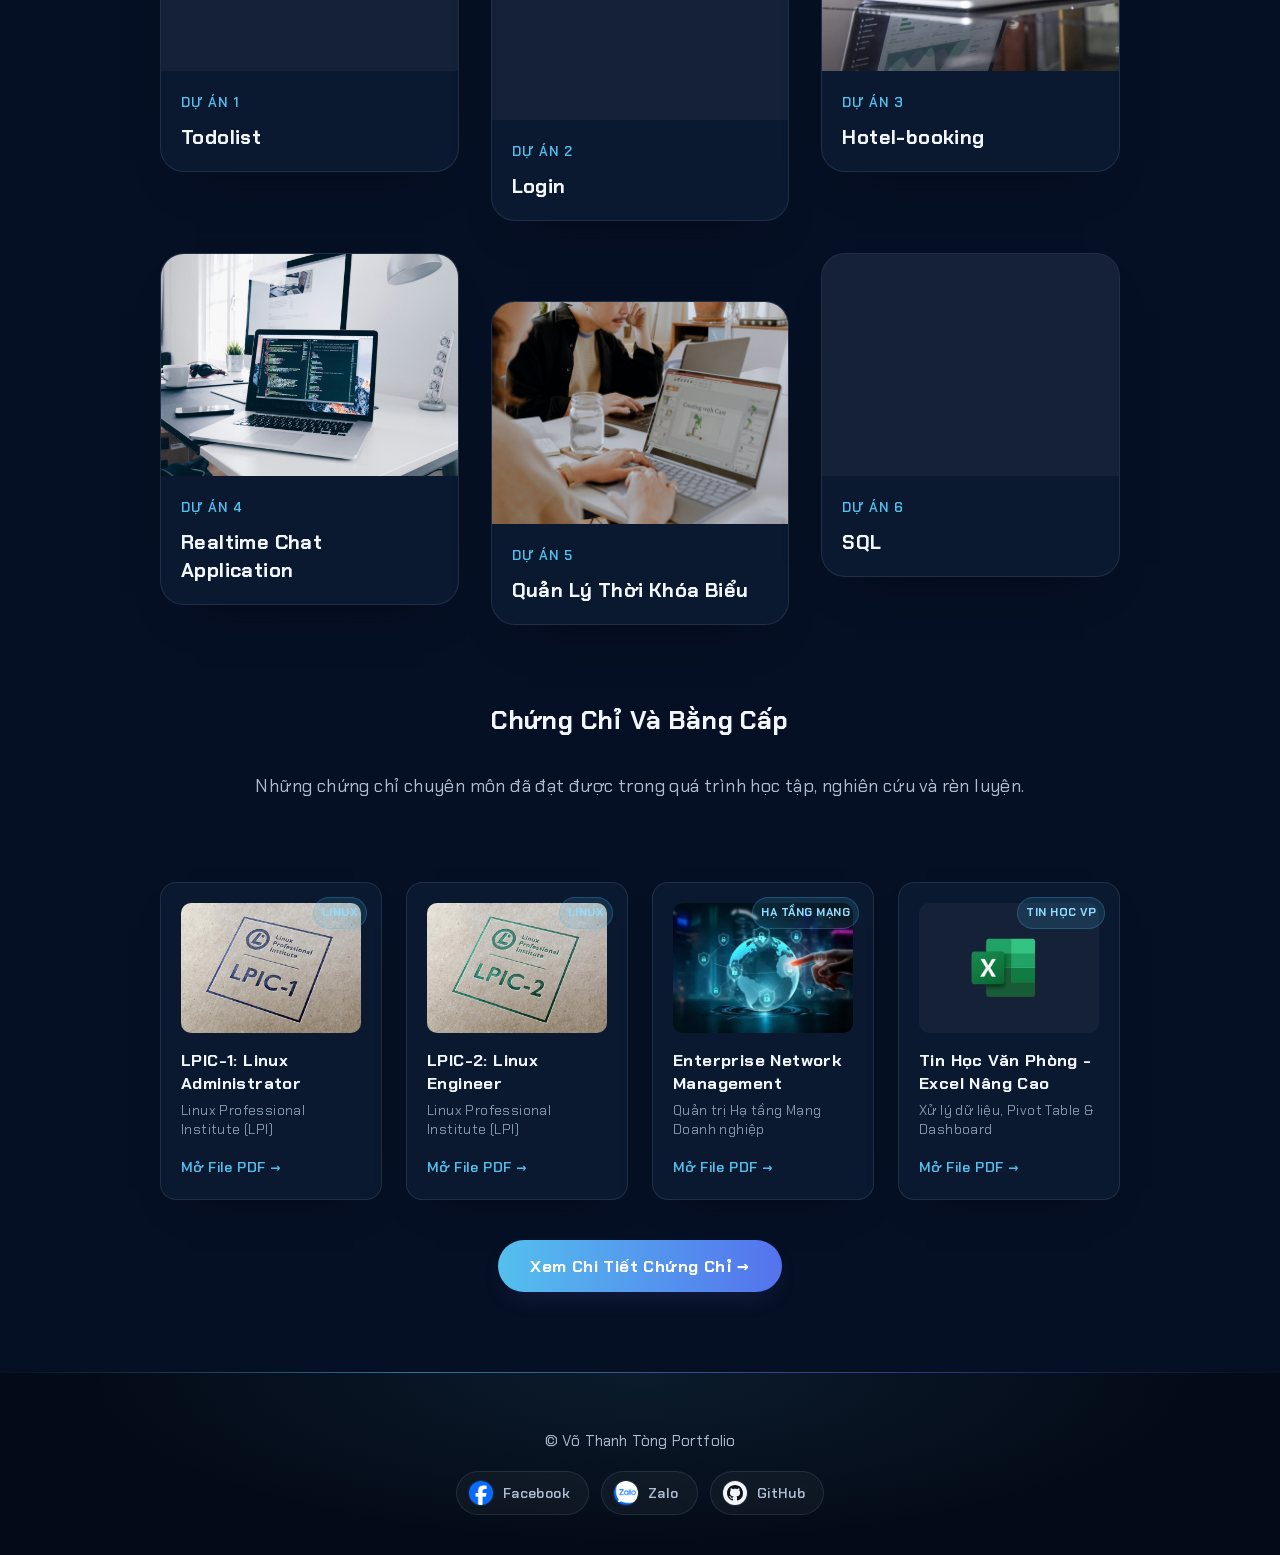
==== commit 377e2d77: "feat: thêm lại nút Zalo và thêm nút GitHub ở footer - Zalo: số được lưu ngược trong data-zalo và ghé" ====
--- a/index.html
+++ b/index.html
@@ -22,7 +22,7 @@
     <link rel="icon" href="./assets/rocket-icon.ico" />
 
     <!-- ✅ CSS -->
-    <link rel="stylesheet" href="css/main.css?v=20261118" />
+    <link rel="stylesheet" href="css/main.css?v=20261118b" />
     <link rel="stylesheet" href="css/responsive.css?v=20261112" />
 
     <!-- ✅ Fonts — preconnect trước, load sau -->
@@ -589,6 +589,30 @@
               <img src="./assets/facebook.png" alt="" role="presentation" loading="lazy" />
               <span>Facebook</span>
             </a>
+            <!-- Số Zalo được ghép bằng JS (data-zalo là số viết ngược) để tránh bot quét số điện thoại -->
+            <a
+              href="#"
+              data-zalo="4942777190"
+              target="_blank"
+              rel="noopener noreferrer"
+              class="social-link"
+              aria-label="Zalo của Võ Thanh Tòng"
+            >
+              <img src="./assets/zalo.png" alt="" role="presentation" loading="lazy" />
+              <span>Zalo</span>
+            </a>
+            <a
+              href="https://github.com/vothanhtong"
+              target="_blank"
+              rel="noopener noreferrer"
+              class="social-link"
+              aria-label="GitHub của Võ Thanh Tòng"
+            >
+              <span class="social-link__icon social-link__icon--github" aria-hidden="true">
+                <svg viewBox="0 0 16 16" width="16" height="16" fill="currentColor"><path d="M8 0C3.58 0 0 3.58 0 8c0 3.54 2.29 6.53 5.47 7.59.4.07.55-.17.55-.38 0-.19-.01-.82-.01-1.49-2.01.37-2.53-.49-2.69-.94-.09-.23-.48-.94-.82-1.13-.28-.15-.68-.52-.01-.53.63-.01 1.08.58 1.23.82.72 1.21 1.87.87 2.33.66.07-.52.28-.87.51-1.07-1.78-.2-3.64-.89-3.64-3.95 0-.87.31-1.59.82-2.15-.08-.2-.36-1.02.08-2.12 0 0 .67-.21 2.2.82.64-.18 1.32-.27 2-.27.68 0 1.36.09 2 .27 1.53-1.04 2.2-.82 2.2-.82.44 1.1.16 1.92.08 2.12.51.56.82 1.27.82 2.15 0 3.07-1.87 3.75-3.65 3.95.29.25.54.73.54 1.48 0 1.07-.01 1.93-.01 2.2 0 .21.15.46.55.38A8.013 8.013 0 0016 8c0-4.42-3.58-8-8-8z"/></svg>
+              </span>
+              <span>GitHub</span>
+            </a>
           </nav>
         </div>
       </div>
@@ -740,6 +764,6 @@
     </script>
 
     <!-- Navbar, hero parallax & custom cursor -->
-    <script src="js/main.js?v=20261112"></script>
+    <script src="js/main.js?v=20261118"></script>
   </body>
 </html>
--- a/css/main.css
+++ b/css/main.css
@@ -4,7 +4,7 @@
 @import "./sections/about-me.css?v=20261118";
 @import "./sections/skills.css?v=20261112";
 @import "./sections/projects.css?v=20261112";
-@import "./sections/footer.css?v=20261118";
+@import "./sections/footer.css?v=20261118b";
 @import "./effects.css?v=20261112";
 @import "./animation.css?v=20261112";
 
